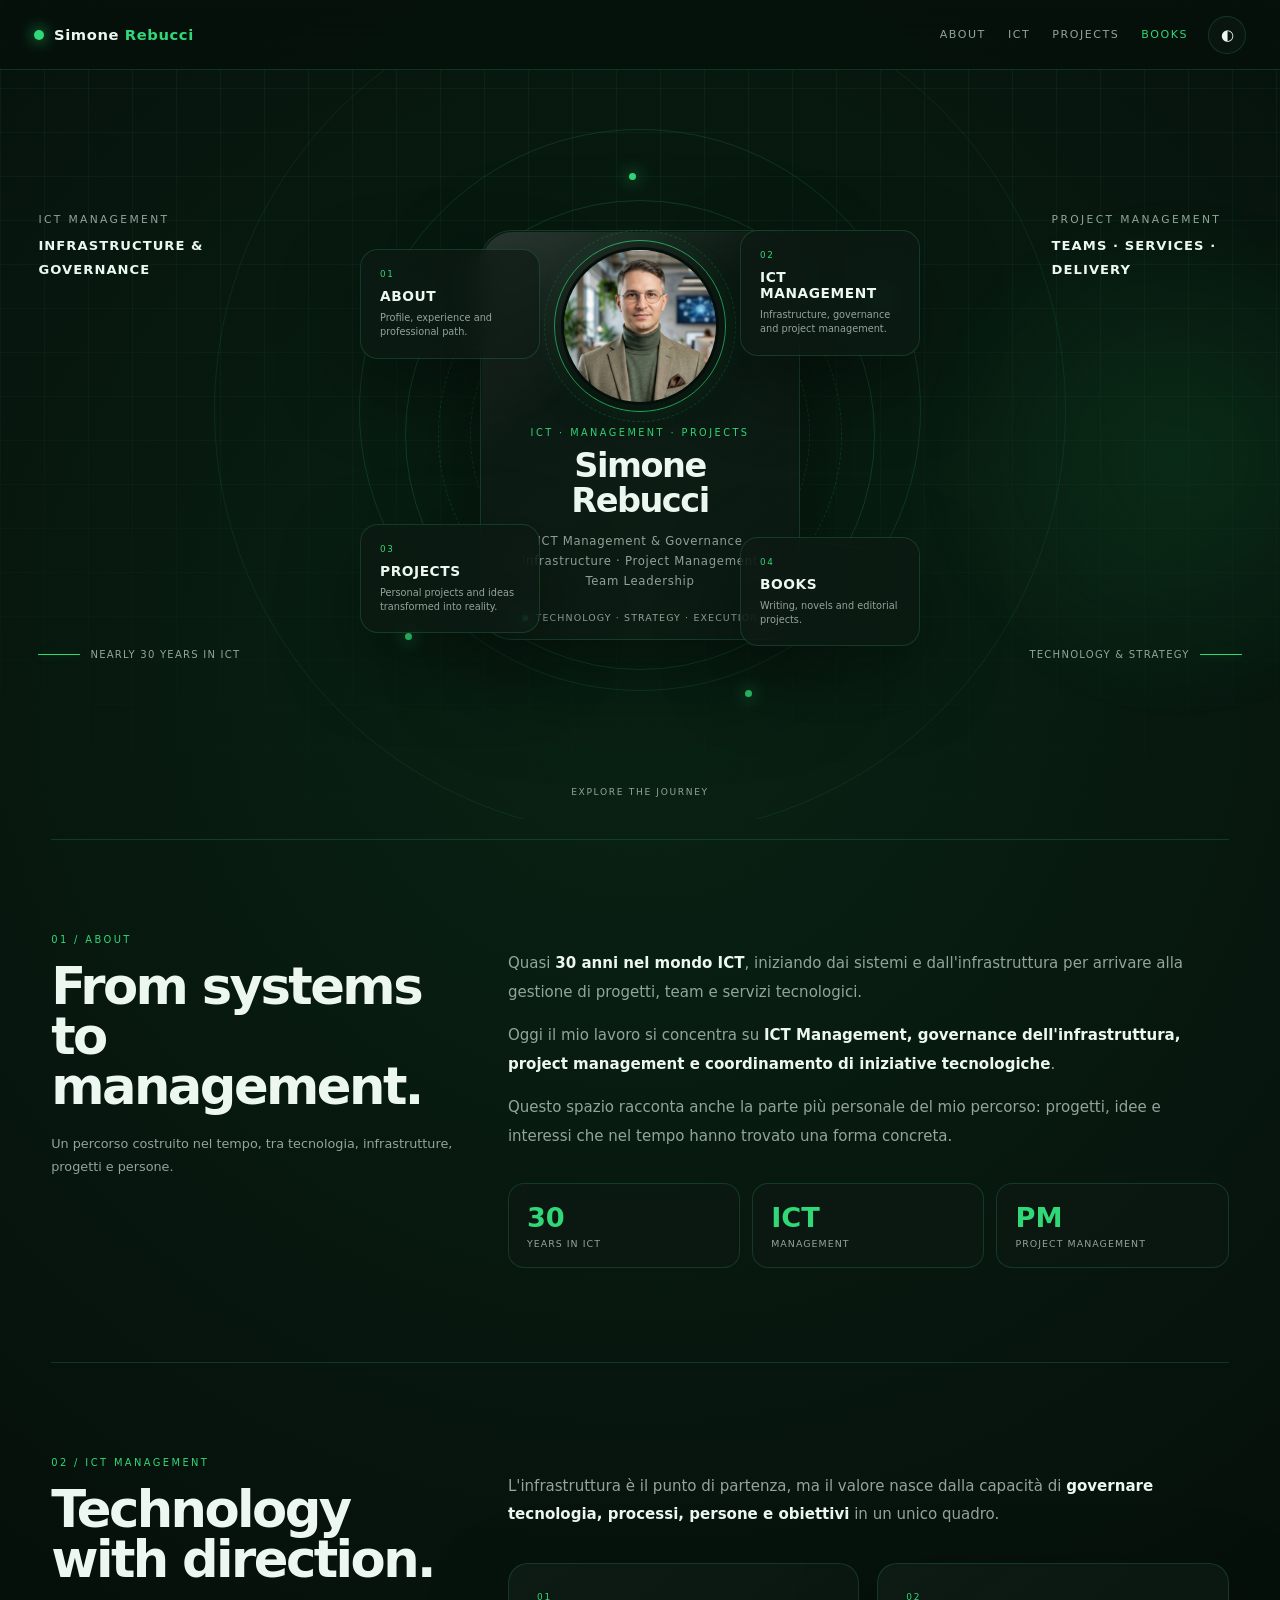
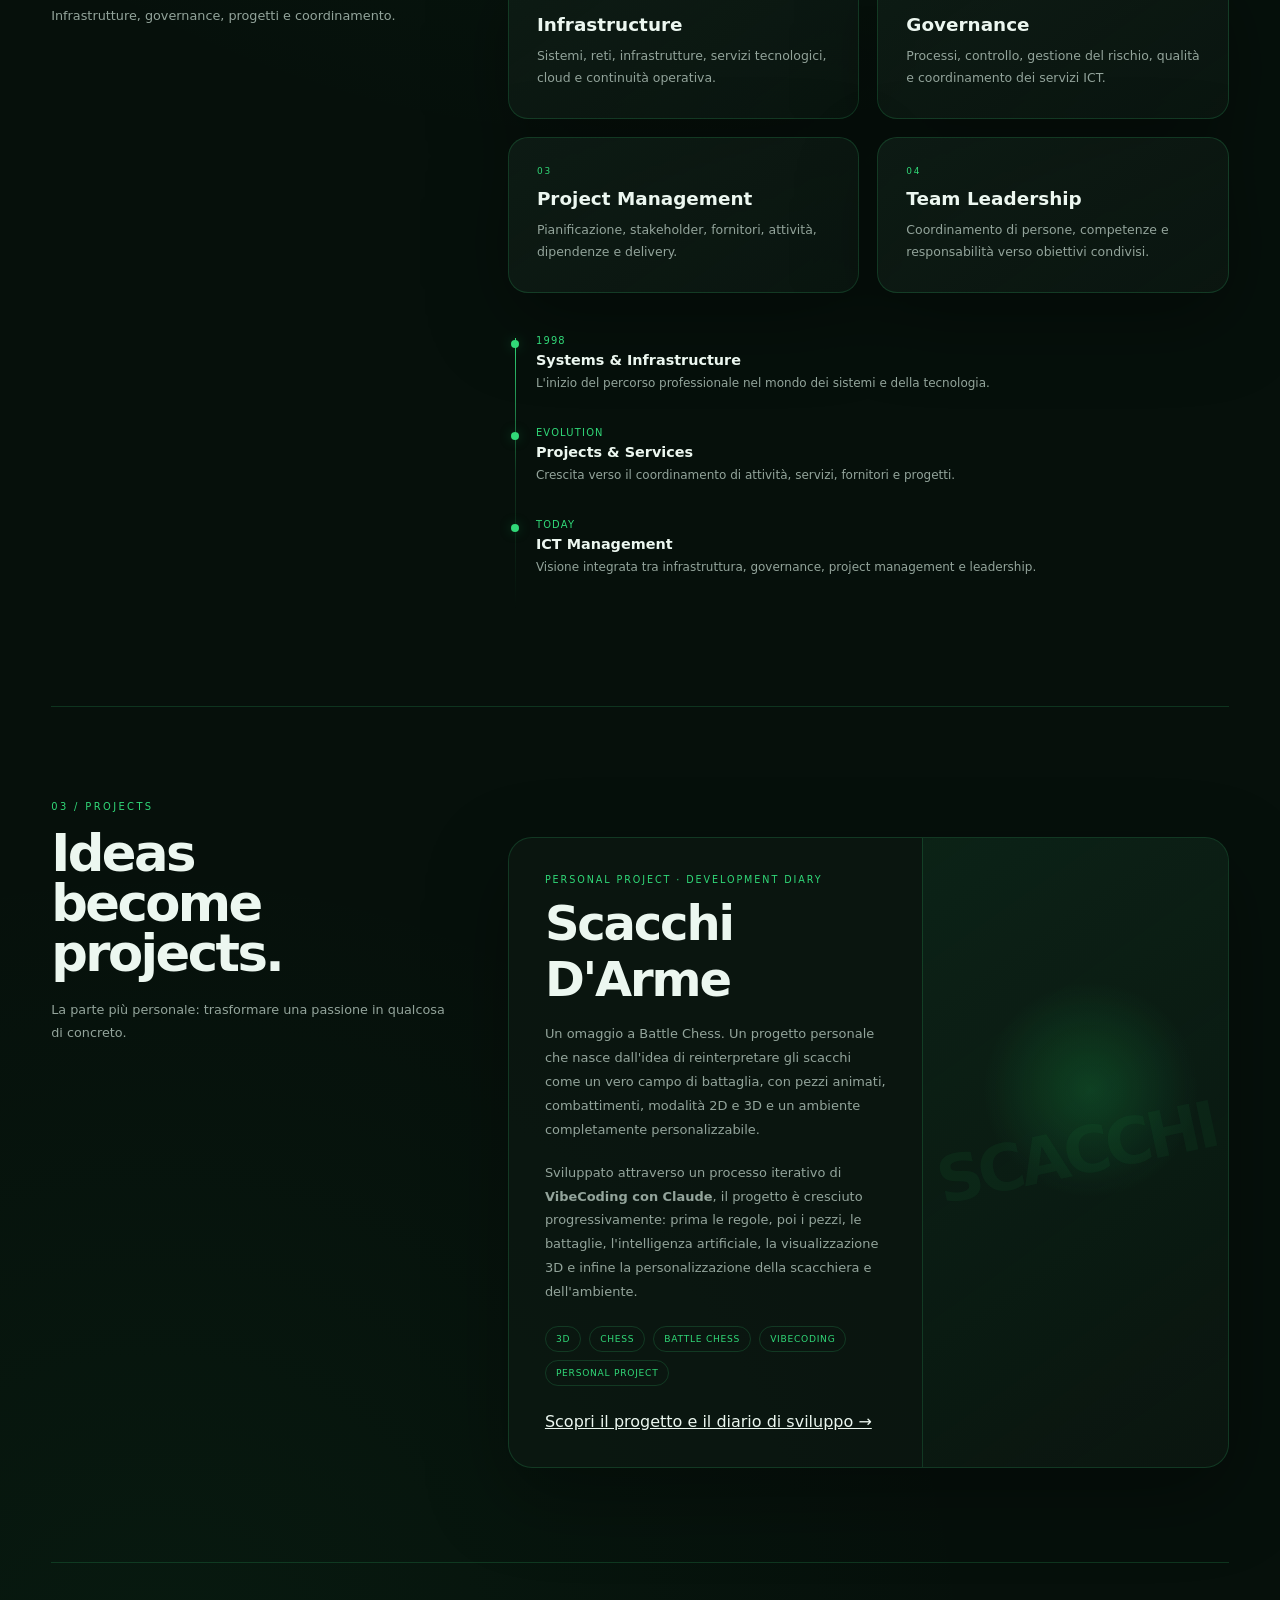
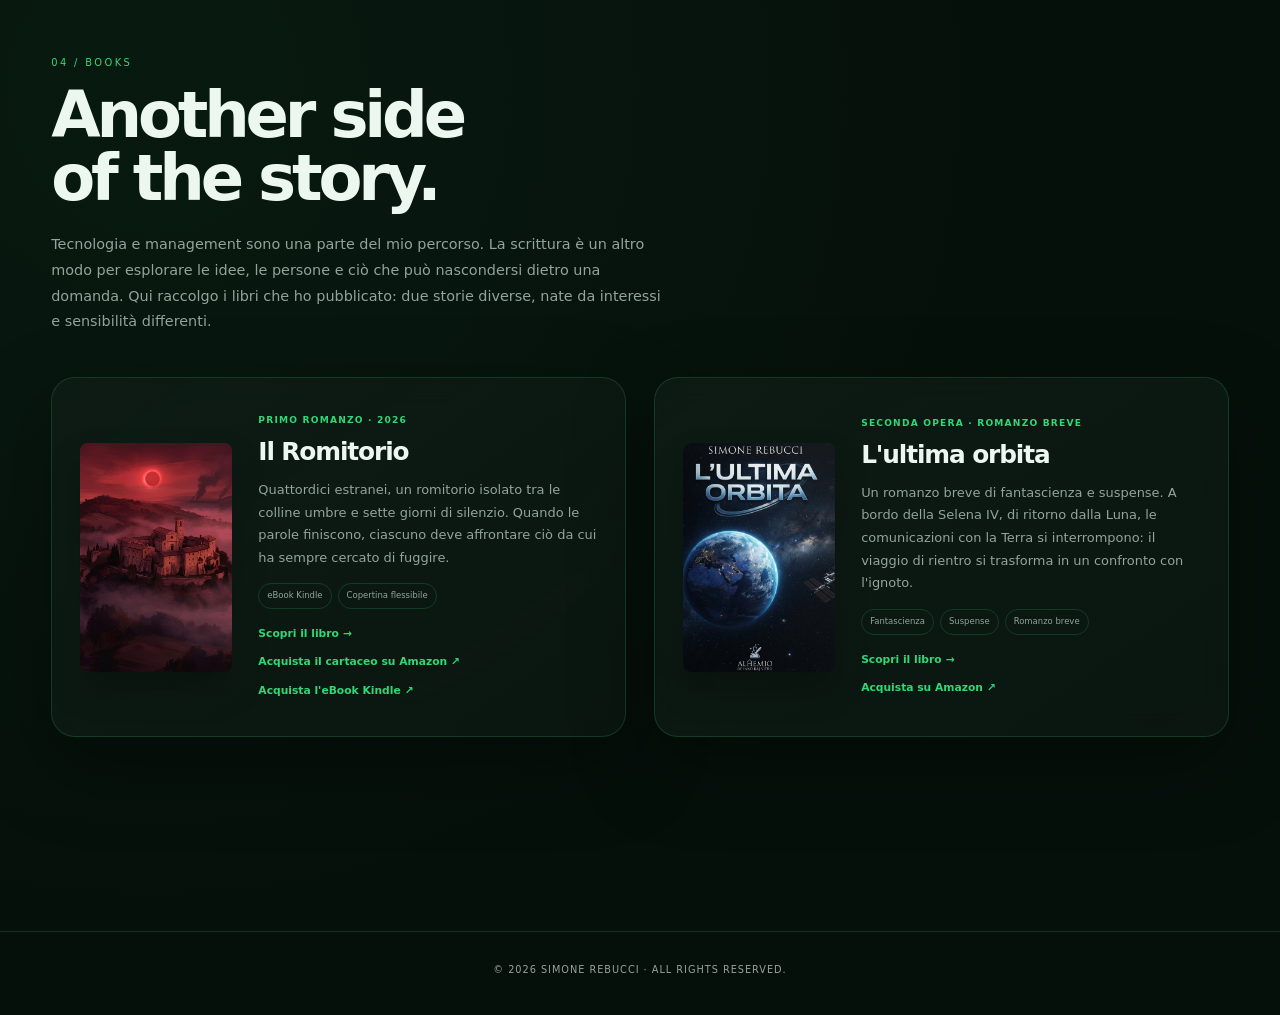
==== index.html @ fe566b76 "Sito Responsive" ====
<!DOCTYPE html>
<html lang="it">
<head>
<meta charset="UTF-8">
<meta name="viewport" content="width=device-width, initial-scale=1.0">

<title>Simone Rebucci | ICT Management · Infrastructure · Project Management</title>

<meta name="description"
      content="Simone Rebucci — ICT Management, Infrastructure, Project Management, Team Leadership e autore di Il Romitorio e L'ultima orbita.">

<style>

/* =========================================================
   ROOT
========================================================= */

:root {
    --bg: #edf3ef;
    --bg-deep: #e3ebe6;
    --surface: rgba(255,255,255,.68);
    --surface-strong: rgba(255,255,255,.88);

    --text: #15201b;
    --muted: #66736d;

    --accent: #19a052;
    --accent-bright: #31c86d;
    --accent-dark: #0d7037;

    --line: rgba(18,120,60,.16);

    --grid: rgba(21,120,66,.075);

    --shadow:
        0 28px 70px rgba(26,48,37,.12);

    --shadow-strong:
        0 35px 90px rgba(22,51,37,.18);
}

body.dark {

    --bg: #06100b;
    --bg-deep: #09150f;

    --surface: rgba(13,25,19,.65);
    --surface-strong: rgba(14,28,21,.90);

    --text: #ecf7f0;
    --muted: #93a49b;

    --accent: #31d878;
    --accent-bright: #55ee94;
    --accent-dark: #17a651;

    --line: rgba(59,217,122,.18);

    --grid: rgba(70,220,130,.065);

    --shadow:
        0 28px 80px rgba(0,0,0,.34);

    --shadow-strong:
        0 35px 100px rgba(0,0,0,.46);
}


/* =========================================================
   GLOBAL
========================================================= */

* {
    box-sizing: border-box;
}

html {
    scroll-behavior: smooth;
}

body {

    margin: 0;

    font-family:
        Inter,
        ui-sans-serif,
        system-ui,
        -apple-system,
        BlinkMacSystemFont,
        "Segoe UI",
        Arial,
        sans-serif;

    color: var(--text);

    background:
        radial-gradient(
            circle at 50% 16%,
            rgba(34,185,91,.11),
            transparent 30%
        ),
        radial-gradient(
            circle at 12% 78%,
            rgba(34,185,91,.06),
            transparent 24%
        ),
        var(--bg);

    transition:
        background .5s ease,
        color .5s ease;

    overflow-x: hidden;
}

body::before {

    content: "";

    position: fixed;

    inset: 0;

    z-index: -2;

    pointer-events: none;

    background-image:
        linear-gradient(
            var(--grid) 1px,
            transparent 1px
        ),
        linear-gradient(
            90deg,
            var(--grid) 1px,
            transparent 1px
        );

    background-size:
        44px 44px;

    mask-image:
        linear-gradient(
            to bottom,
            black 0%,
            rgba(0,0,0,.55) 48%,
            transparent 100%
        );
}

body::after {

    content: "";

    position: fixed;

    width: 520px;
    height: 520px;

    right: -160px;
    top: 22%;

    border-radius: 50%;

    background:
        radial-gradient(
            circle,
            rgba(31,194,93,.11),
            transparent 70%
        );

    filter: blur(12px);

    animation:
        ambientFloat 11s ease-in-out infinite alternate;

    z-index: -1;

    pointer-events: none;
}

@keyframes ambientFloat {

    from {
        transform:
            translate3d(0,0,0)
            scale(1);
    }

    to {
        transform:
            translate3d(-70px,40px,0)
            scale(1.12);
    }
}

a {
    color: inherit;
}


/* =========================================================
   TOP BAR
========================================================= */

.topbar {

    position: fixed;

    top: 0;
    left: 0;
    right: 0;

    z-index: 1000;

    height: 70px;

    display: flex;

    align-items: center;
    justify-content: space-between;

    padding:
        0 34px;

    background:
        color-mix(
            in srgb,
            var(--bg) 78%,
            transparent
        );

    backdrop-filter:
        blur(18px);

    border-bottom:
        1px solid var(--line);
}

.brand {

    display: flex;

    align-items: center;

    gap: 10px;

    font-size: .92rem;

    font-weight: 700;

    letter-spacing: .04em;
}

.brand-mark {

    width: 10px;
    height: 10px;

    border-radius: 50%;

    background:
        var(--accent);

    box-shadow:
        0 0 15px var(--accent);
}

.brand span {

    color:
        var(--accent);
}

.top-actions {

    display: flex;

    align-items: center;

    gap: 20px;
}

.top-nav {

    display: flex;

    gap: 22px;
}

.top-nav a {

    text-decoration: none;

    font-size: .69rem;

    letter-spacing: .14em;

    color: var(--muted);

    transition:
        color .2s ease;
}

.top-nav a:hover {

    color:
        var(--accent);
}

#themeToggle {

    width: 38px;
    height: 38px;

    border:
        1px solid var(--line);

    border-radius: 50%;

    background:
        var(--surface);

    color:
        var(--text);

    cursor: pointer;

    font-size: .95rem;

    transition:
        transform .25s ease,
        background .25s ease,
        border-color .25s ease;
}

#themeToggle:hover {

    transform:
        rotate(18deg);

    background:
        var(--surface-strong);

    border-color:
        var(--accent);
}


/* =========================================================
   HERO
========================================================= */

.hero {

    position: relative;

    min-height: 100vh;

    display: flex;

    align-items: center;

    justify-content: center;

    padding:
        120px 24px 80px;

    overflow: hidden;
}

.hero::before {

    content: "";

    position: absolute;

    width: 850px;
    height: 850px;

    border-radius: 50%;

    border:
        1px solid var(--line);

    top: 50%;
    left: 50%;

    transform:
        translate(-50%,-50%);

    pointer-events: none;

    opacity: .55;
}

.hero::after {

    content: "";

    position: absolute;

    width: 560px;
    height: 560px;

    border-radius: 50%;

    border:
        1px solid var(--line);

    top: 50%;
    left: 50%;

    transform:
        translate(-50%,-50%);

    pointer-events: none;

    opacity: .8;
}


/* =========================================================
   HERO LAYOUT
========================================================= */

.hero-layout {

    position: relative;

    width:
        min(1200px, 94vw);

    min-height: 680px;

    display: grid;

    grid-template-columns:
        1fr
        minmax(360px, 500px)
        1fr;

    align-items: center;

    gap: 30px;
}


/* =========================================================
   SIDE LABELS
========================================================= */

.hero-side {

    position: relative;

    height: 100%;

    display: flex;

    flex-direction: column;

    justify-content: space-between;

    padding:
        95px 0;
}

.hero-side.left {
    align-items: flex-start;
}

.hero-side.right {
    align-items: flex-end;
}

.side-title {

    max-width: 190px;

    font-size: .67rem;

    letter-spacing: .22em;

    color: var(--muted);

    line-height: 1.8;

    text-transform: uppercase;
}

.side-title strong {

    display: block;

    margin-top: 5px;

    color:
        var(--text);

    font-size: .82rem;

    letter-spacing: .08em;
}

.side-line {

    display: flex;

    align-items: center;

    gap: 10px;

    font-size: .63rem;

    color: var(--muted);

    letter-spacing: .12em;

    text-transform: uppercase;
}

.side-line::before {

    content: "";

    width: 42px;

    height: 1px;

    background:
        var(--accent);

    box-shadow:
        0 0 8px rgba(29,193,94,.35);
}

.hero-side.right .side-line::before {

    display: none;
}

.hero-side.right .side-line::after {

    content: "";

    width: 42px;

    height: 1px;

    background:
        var(--accent);

    box-shadow:
        0 0 8px rgba(29,193,94,.35);
}


/* =========================================================
   CENTRAL DISPLAY
========================================================= */

.centerpiece {

    position: relative;

    display: flex;

    align-items: center;

    justify-content: center;

    min-height: 600px;
}

.central-ring {

    position: absolute;

    width: 420px;
    height: 420px;

    border-radius: 50%;

    border:
        1px solid var(--line);

    animation:
        slowRotate 26s linear infinite;
}

.central-ring::before,
.central-ring::after {

    content: "";

    position: absolute;

    border-radius: 50%;

    border:
        1px dashed var(--line);
}

.central-ring::before {

    inset: 32px;
}

.central-ring::after {

    inset: 64px;
}

@keyframes slowRotate {

    to {
        transform:
            rotate(360deg);
    }
}


/* =========================================================
   ORBIT DOTS
========================================================= */

.orbit-dot {

    position: absolute;

    width: 7px;
    height: 7px;

    border-radius: 50%;

    background:
        var(--accent);

    box-shadow:
        0 0 16px var(--accent);
}

.dot-1 {
    top: 9%;
    left: 48%;
}

.dot-2 {
    top: 28%;
    right: 6%;
}

.dot-3 {
    bottom: 18%;
    left: 8%;
}

.dot-4 {
    bottom: 9%;
    right: 30%;
}


/* =========================================================
   PROFILE CARD
========================================================= */

.profile-card {

    position: relative;

    z-index: 10;

    width: 300px;
    height: 390px;

    padding: 28px;

    border-radius: 32px;

    display: flex;

    flex-direction: column;

    align-items: center;

    justify-content: center;

    text-align: center;

    background:
        linear-gradient(
            145deg,
            var(--surface-strong),
            var(--surface)
        );

    border:
        1px solid var(--line);

    backdrop-filter:
        blur(20px);

    box-shadow:
        var(--shadow-strong);
}

.profile-card::before {

    content: "";

    position: absolute;

    inset: 1px;

    border-radius: 31px;

    background:
        linear-gradient(
            145deg,
            rgba(255,255,255,.13),
            transparent 35%
        );

    pointer-events: none;
}


/* =========================================================
   PROFILE IMAGE
========================================================= */

.profile-photo-wrap {

    position: relative;

    width: 150px;
    height: 150px;

    margin-bottom: 22px;
}

.profile-photo-wrap::before {

    content: "";

    position: absolute;

    inset: -7px;

    border-radius: 50%;

    border:
        1px solid var(--accent);

    opacity: .7;

    box-shadow:
        0 0 26px rgba(29,193,94,.14);
}

.profile-photo-wrap::after {

    content: "";

    position: absolute;

    inset: -17px;

    border-radius: 50%;

    border:
        1px dashed var(--line);

    animation:
        slowRotate 18s linear infinite reverse;
}

.profile-photo {

    width: 150px;
    height: 150px;

    object-fit: cover;

    border-radius: 50%;

    display: block;

    border:
        3px solid var(--bg);

    box-shadow:
        0 14px 40px rgba(0,0,0,.16);
}


/* =========================================================
   PROFILE TEXT
========================================================= */

.profile-eyebrow {

    margin-bottom: 10px;

    font-size: .61rem;

    letter-spacing: .25em;

    text-transform: uppercase;

    color:
        var(--accent);
}

.profile-name {

    margin: 0;

    font-size: 2.1rem;

    letter-spacing: -.045em;

    line-height: 1.05;
}

.profile-role {

    margin-top: 14px;

    max-width: 250px;

    color: var(--muted);

    line-height: 1.7;

    font-size: .73rem;

    letter-spacing: .06em;
}

.profile-status {

    display: flex;

    align-items: center;

    gap: 8px;

    margin-top: 20px;

    font-size: .59rem;

    letter-spacing: .12em;

    color: var(--muted);

    text-transform: uppercase;
}

.status-dot {

    width: 6px;
    height: 6px;

    border-radius: 50%;

    background:
        var(--accent);

    box-shadow:
        0 0 12px var(--accent);
}


/* =========================================================
   NAVIGATION NODES
========================================================= */

.portal {

    position: absolute;

    z-index: 20;

    width: 165px;
    min-height: 98px;

    padding: 18px;

    text-decoration: none;

    background:
        var(--surface);

    border:
        1px solid var(--line);

    backdrop-filter:
        blur(14px);

    border-radius:
        18px;

    box-shadow:
        var(--shadow);

    transition:
        transform .3s ease,
        border-color .3s ease,
        box-shadow .3s ease,
        background .3s ease;
}

.portal:hover {

    transform:
        translateY(-7px);

    border-color:
        var(--accent);

    background:
        var(--surface-strong);

    box-shadow:
        0 24px 50px rgba(21,120,66,.14),
        0 0 0 1px rgba(25,160,82,.08);
}

.portal-number {

    display: block;

    font-size: .55rem;

    letter-spacing: .2em;

    color:
        var(--accent);

    margin-bottom: 9px;
}

.portal-title {

    display: block;

    font-size: .86rem;

    font-weight: 700;

    letter-spacing: .04em;
}

.portal-description {

    display: block;

    margin-top: 7px;

    font-size: .61rem;

    line-height: 1.4;

    color:
        var(--muted);
}

.portal.about {

    left: 0;
    top: 21%;
}

.portal.ict {

    right: 0;
    top: 18%;
}

.portal.projects {

    left: 0;
    bottom: 19%;
}

.portal.books {

    right: 0;
    bottom: 17%;
}


/* =========================================================
   CONNECTOR LINES
========================================================= */

.connector {

    position: absolute;

    z-index: 1;

    height: 1px;

    background:
        linear-gradient(
            90deg,
            transparent,
            var(--accent),
            transparent
        );

    opacity: .34;

    transform-origin: left center;

    pointer-events: none;
}

.connector.c1 {

    width: 180px;

    left: 11%;

    top: 35%;

    transform: rotate(9deg);
}

.connector.c2 {

    width: 175px;

    left: 69%;

    top: 34%;

    transform: rotate(-8deg);
}

.connector.c3 {

    width: 178px;

    left: 11%;

    top: 66%;

    transform: rotate(-9deg);
}

.connector.c4 {

    width: 172px;

    left: 69%;

    top: 65%;

    transform: rotate(8deg);
}


/* =========================================================
   HERO FOOTNOTE
========================================================= */

.hero-footnote {

    position: absolute;

    left: 50%;
    bottom: 22px;

    transform:
        translateX(-50%);

    font-size: .57rem;

    letter-spacing: .18em;

    text-transform: uppercase;

    color:
        var(--muted);

    white-space: nowrap;
}


/* =========================================================
   CONTENT
========================================================= */

.content {

    width:
        min(1120px, 92vw);

    margin:
        0 auto;

    padding:
        20px 0 100px;
}

.section {

    position: relative;

    padding:
        115px 0;

    border-top:
        1px solid var(--line);
}

.section-grid {

    display: grid;

    grid-template-columns:
        .72fr
        1.28fr;

    gap: 70px;

    align-items: start;
}

.section-index {

    font-size: .62rem;

    letter-spacing: .24em;

    color:
        var(--accent);

    margin-bottom: 16px;

    text-transform: uppercase;
}

.section h2 {

    margin: 0;

    font-size:
        clamp(2.2rem, 4vw, 3.7rem);

    line-height: .98;

    letter-spacing:
        -.05em;
}

.section-lead {

    margin-top: 20px;

    color:
        var(--muted);

    font-size:
        .8rem;

    line-height:
        1.8;
}

.section-copy {

    color:
        var(--muted);

    font-size:
        .94rem;

    line-height:
        1.9;
}

.section-copy strong {

    color:
        var(--text);
}


/* =========================================================
   METRICS
========================================================= */

.metrics {

    display:
        grid;

    grid-template-columns:
        repeat(3,1fr);

    gap: 12px;

    margin-top: 32px;
}

.metric {

    padding:
        18px;

    background:
        var(--surface);

    border:
        1px solid var(--line);

    border-radius:
        16px;
}

.metric-value {

    font-size:
        1.7rem;

    font-weight:
        800;

    color:
        var(--accent);
}

.metric-label {

    margin-top: 5px;

    font-size:
        .59rem;

    letter-spacing:
        .11em;

    text-transform:
        uppercase;

    color:
        var(--muted);
}


/* =========================================================
   CARDS
========================================================= */

.cards {

    display:
        grid;

    grid-template-columns:
        repeat(2, 1fr);

    gap: 18px;

    margin-top:
        34px;
}

.card {

    position: relative;

    padding:
        28px;

    border-radius:
        20px;

    background:
        linear-gradient(
            145deg,
            var(--surface-strong),
            var(--surface)
        );

    border:
        1px solid var(--line);

    box-shadow:
        var(--shadow);

    transition:
        transform .25s ease,
        border-color .25s ease,
        box-shadow .25s ease;
}

.card:hover {

    transform:
        translateY(-6px);

    border-color:
        var(--accent);

    box-shadow:
        var(--shadow-strong);
}

.card-number {

    font-size: .56rem;

    letter-spacing: .2em;

    color:
        var(--accent);
}

.card h3 {

    margin:
        12px 0 10px;

    font-size:
        1.15rem;
}

.card p {

    margin:
        0;

    color:
        var(--muted);

    font-size:
        .78rem;

    line-height:
        1.8;
}


/* =========================================================
   TIMELINE
========================================================= */

.timeline {

    position: relative;

    margin-top:
        42px;

    padding-left:
        28px;
}

.timeline::before {

    content: "";

    position: absolute;

    left: 7px;

    top: 3px;
    bottom: 3px;

    width: 1px;

    background:
        linear-gradient(
            to bottom,
            var(--accent),
            var(--line),
            transparent
        );
}

.timeline-item {

    position: relative;

    padding:
        0 0 34px;
}

.timeline-item::before {

    content: "";

    position: absolute;

    left: -25px;

    top: 5px;

    width: 8px;
    height: 8px;

    border-radius: 50%;

    background:
        var(--accent);

    box-shadow:
        0 0 12px rgba(25,160,82,.35);
}

.timeline-year {

    font-size:
        .62rem;

    letter-spacing:
        .12em;

    color:
        var(--accent);
}

.timeline-title {

    margin-top:
        6px;

    font-weight:
        700;

    font-size:
        .9rem;
}

.timeline-text {

    margin-top:
        5px;

    color:
        var(--muted);

    font-size:
        .75rem;

    line-height:
        1.7;
}


/* =========================================================
   PROJECT FEATURE
========================================================= */

.project-feature {

    margin-top:
        36px;

    display:
        grid;

    grid-template-columns:
        1.15fr
        .85fr;

    overflow:
        hidden;

    border-radius:
        24px;

    border:
        1px solid var(--line);

    background:
        var(--surface);

    box-shadow:
        var(--shadow);
}

.project-main {

    padding:
        36px;
}

.project-side {

    min-height:
        300px;

    position:
        relative;

    background:
        radial-gradient(
            circle at 55% 40%,
            rgba(24,174,83,.25),
            transparent 26%
        ),
        linear-gradient(
            145deg,
            rgba(20,80,45,.22),
            transparent
        );

    border-left:
        1px solid var(--line);
}

.project-side::before {

    content: "SCACCHI";

    position: absolute;

    left: 50%;
    top: 50%;

    transform:
        translate(-50%,-50%)
        rotate(-12deg);

    font-size:
        clamp(2.7rem,5vw,5rem);

    font-weight:
        900;

    letter-spacing:
        -.07em;

    color:
        rgba(25,160,82,.08);

    white-space:
        nowrap;
}

.project-kicker {

    font-size:
        .6rem;

    letter-spacing:
        .2em;

    text-transform:
        uppercase;

    color:
        var(--accent);
}

.project-main h3 {

    margin:
        10px 0 15px;

    font-size:
        clamp(1.8rem,4vw,3rem);

    letter-spacing:
        -.045em;
}

.project-main p {

    margin:
        0;

    color:
        var(--muted);

    line-height:
        1.85;

    font-size:
        .81rem;
}

.project-tags {

    display:
        flex;

    flex-wrap:
        wrap;

    gap:
        8px;

    margin-top:
        22px;
}

.project-tag {

    padding:
        7px 10px;

    border-radius:
        999px;

    border:
        1px solid var(--line);

    color:
        var(--accent);

    font-size:
        .57rem;

    letter-spacing:
        .08em;

    text-transform:
        uppercase;
}


/* =========================================================
   BOOK
========================================================= */

.book-card {

    position:
        relative;

    padding:
        36px;

    border:
        1px solid var(--line);

    border-radius:
        24px;

    background:
        linear-gradient(
            145deg,
            var(--surface-strong),
            var(--surface)
        );

    box-shadow:
        var(--shadow);

    overflow:
        hidden;
}

.book-card::after {

    content: "ROMANZO";

    position:
        absolute;

    right:
        -24px;

    bottom:
        18px;

    transform:
        rotate(-90deg);

    font-size:
        .52rem;

    letter-spacing:
        .25em;

    color:
        var(--accent);

    opacity:
        .65;
}

.book-kicker {

    font-size:
        .59rem;

    letter-spacing:
        .2em;

    text-transform:
        uppercase;

    color:
        var(--accent);
}

.book-title {

    margin:
        14px 0 10px;

    font-size:
        clamp(2rem,4vw,3.5rem);

    letter-spacing:
        -.055em;
}

.book-description {

    max-width:
        650px;

    color:
        var(--muted);

    font-size:
        .84rem;

    line-height:
        1.85;
}


/* =========================================================
   FOOTER
========================================================= */

footer {

    position:
        relative;

    padding:
        32px 24px 40px;

    border-top:
        1px solid var(--line);

    text-align:
        center;

    color:
        var(--muted);

    font-size:
        .61rem;

    letter-spacing:
        .1em;

    text-transform:
        uppercase;
}


/* =========================================================
   RESPONSIVE
========================================================= */

@media (max-width: 980px) {

    .top-nav {
        display:
            none;
    }

    .hero-layout {

        grid-template-columns:
            1fr;

        max-width:
            760px;
    }

    .hero-side {
        display:
            none;
    }

    .centerpiece {
        min-height:
            650px;
    }

    .portal.about {
        left:
            4%;
        top:
            18%;
    }

    .portal.ict {
        right:
            4%;
        top:
            15%;
    }

    .portal.projects {
        left:
            4%;
        bottom:
            15%;
    }

    .portal.books {
        right:
            4%;
        bottom:
            13%;
    }

    .connector {
        display:
            none;
    }

    .section-grid {

        grid-template-columns:
            1fr;

        gap:
            34px;
    }

    .project-feature {
        grid-template-columns:
            1fr;
    }

    .project-side {

        min-height:
            220px;

        border-left:
            0;

        border-top:
            1px solid var(--line);
    }
}


@media (max-width: 650px) {

    .topbar {

        height:
            62px;

        padding:
            0 18px;
    }

    .hero {

        padding:
            90px 14px 50px;
    }

    .hero-layout {

        width:
            100%;
    }

    .centerpiece {

        min-height:
            650px;
    }

    .central-ring {

        width:
            320px;

        height:
            320px;
    }

    .profile-card {

        width:
            255px;

        height:
            355px;
    }

    .profile-photo-wrap {

        width:
            120px;

        height:
            120px;
    }

    .profile-photo {

        width:
            120px;

        height:
            120px;
    }

    .profile-name {

        font-size:
            1.8rem;
    }

    .profile-role {

        font-size:
            .64rem;
    }

    .portal {

        width:
            135px;

        min-height:
            86px;

        padding:
            14px;
    }

    .portal-title {

        font-size:
            .72rem;
    }

    .portal-description {

        font-size:
            .56rem;
    }

    .portal.about {

        left:
            0;

        top:
            14%;
    }

    .portal.ict {

        right:
            0;

        top:
            11%;
    }

    .portal.projects {

        left:
            0;

        bottom:
            12%;
    }

    .portal.books {

        right:
            0;

        bottom:
            10%;
    }

    .hero-footnote {

        bottom:
            6px;

        font-size:
            .45rem;
    }

    .cards {

        grid-template-columns:
            1fr;
    }

    .metrics {

        grid-template-columns:
            1fr;
    }

    .section {

        padding:
            82px 0;
    }

    .section h2 {

        font-size:
            2.5rem;
    }

    .project-main,
    .book-card {

        padding:
            26px;
    }

    body::before {
        background-size:
            34px 34px;
    }
}



/* =========================================================
   BOOKS SHOWCASE — catalogo editoriale in crescita
========================================================= */
.books-showcase {
    padding: 115px 0 118px;
}
.books-showcase .books-wrap {
    width: 100%;
    margin: 0 auto;
}
.books-showcase .books-head {
    max-width: 720px;
    margin-bottom: 42px;
}
.books-showcase .books-head h2 {
    margin: 0;
    font-size: clamp(2.5rem, 5vw, 4.7rem);
    line-height: .98;
    letter-spacing: -.065em;
    font-weight: 650;
}
.books-showcase .books-intro {
    margin: 22px 0 0;
    max-width: 620px;
    color: var(--muted);
    line-height: 1.8;
    font-size: .9rem;
}
.books-showcase .books-grid {
    display: grid;
    grid-template-columns: repeat(2, minmax(0, 1fr));
    gap: 22px;
}
.books-showcase .book-card {
    min-width: 0;
    display: grid;
    grid-template-columns: minmax(105px, .68fr) minmax(0, 1.32fr);
    gap: 22px;
    align-items: center;
    padding: 24px;
    border: 1px solid var(--line);
    border-radius: 24px;
    background: linear-gradient(145deg, var(--surface-strong), var(--surface));
    box-shadow: var(--shadow);
    backdrop-filter: blur(14px);
    transition: transform .25s ease, border-color .25s ease, box-shadow .25s ease;
}
.books-showcase .book-card::after {
    content: none;
}
.books-showcase .book-card:hover {
    transform: translateY(-4px);
    border-color: var(--accent);
    box-shadow: var(--shadow-strong);
}
.books-showcase .book-cover {
    display: block;
    position: relative;
    overflow: hidden;
    aspect-ratio: 2 / 3;
    min-width: 0;
    border-radius: 8px;
    background: linear-gradient(145deg, #26372e, #0d1711);
    box-shadow: 0 18px 35px rgba(0,0,0,.2);
    text-decoration: none;
}
.books-showcase .book-cover img {
    position: absolute;
    inset: 0;
    display: block;
    width: 100%;
    height: 100%;
    object-fit: cover;
}
.books-showcase .cover-fallback {
    position: absolute;
    inset: 0;
    display: flex;
    flex-direction: column;
    justify-content: flex-end;
    padding: 14px;
    color: #f2f6f1;
    background:
        radial-gradient(circle at 70% 20%, rgba(104,180,128,.34), transparent 36%),
        linear-gradient(155deg, #293c31, #0a120d 76%);
}
.books-showcase .cover-fallback .cover-small {
    font-size: .48rem;
    letter-spacing: .15em;
    text-transform: uppercase;
    opacity: .72;
    margin-bottom: 9px;
}
.books-showcase .cover-fallback strong {
    font-family: Georgia, serif;
    font-size: clamp(.95rem, 1.6vw, 1.4rem);
    line-height: .98;
    overflow-wrap: anywhere;
}
.books-showcase .book-kicker {
    color: var(--accent);
    font-size: .57rem;
    font-weight: 700;
    letter-spacing: .13em;
    text-transform: uppercase;
    line-height: 1.6;
    margin-bottom: 11px;
}
.books-showcase .book-copy h3 {
    margin: 0;
    font-size: clamp(1.35rem, 2vw, 1.85rem);
    line-height: 1.05;
    letter-spacing: -.045em;
}
.books-showcase .book-copy p {
    color: var(--muted);
    font-size: .76rem;
    line-height: 1.75;
    margin: 14px 0;
}
.books-showcase .format-tags {
    display: flex;
    flex-wrap: wrap;
    gap: 6px;
    margin: 0 0 17px;
}
.books-showcase .format-tag {
    padding: 6px 8px;
    border: 1px solid var(--line);
    border-radius: 999px;
    font-size: .53rem;
    line-height: 1.4;
    color: var(--muted);
}
.books-showcase .book-links {
    display: flex;
    flex-direction: column;
    align-items: flex-start;
    gap: 9px;
}
.books-showcase .book-link {
    display: inline-block;
    color: var(--accent);
    font-size: .67rem;
    line-height: 1.5;
    font-weight: 750;
    text-decoration: none;
    border-bottom: 1px solid transparent;
    padding-bottom: 2px;
}
.books-showcase .book-link:hover {
    border-bottom-color: currentColor;
}







@media (max-width: 980px) {
    .books-showcase .books-grid {
        grid-template-columns: 1fr;
    }
    .books-showcase .book-card {
        grid-template-columns: minmax(140px, .38fr) minmax(0, 1fr);
    }
    .books-showcase .cover-fallback strong {
        font-size: clamp(1.1rem, 3vw, 1.75rem);
    }
}
@media (max-width: 650px) {
    .books-showcase {
        padding: 82px 0 88px;
    }
    .books-showcase .books-head {
        margin-bottom: 28px;
    }
    .books-showcase .book-card {
        grid-template-columns: 105px minmax(0, 1fr);
        gap: 16px;
        padding: 16px;
        border-radius: 18px;
    }
    .books-showcase .book-copy p {
        font-size: .73rem;
        margin: 11px 0;
    }
    .books-showcase .cover-fallback {
        padding: 10px;
    }
    .books-showcase .cover-fallback .cover-small {
        font-size: .39rem;
        letter-spacing: .09em;
    }
    .books-showcase .cover-fallback strong {
        font-size: 1rem;
    }
}



/* =========================================================
   RESPONSIVE REFINEMENTS — desktop composition and book catalog
========================================================= */
@media (min-width: 1200px) {
    .hero {
        min-height: 91vh;
        padding: 105px clamp(32px, 3vw, 64px) 54px;
    }
    .hero-layout {
        width: min(1540px, 96vw);
        min-height: 640px;
        grid-template-columns: minmax(250px, 1fr) minmax(450px, 560px) minmax(250px, 1fr);
        gap: clamp(30px, 3vw, 52px);
    }
    .centerpiece { min-height: 640px; }
    .central-ring { width: 470px; height: 470px; }
    .profile-card { width: 320px; height: 410px; }
    .profile-photo-wrap { width: 158px; height: 158px; }
    .profile-photo { width: 158px; height: 158px; }
    .portal { width: 180px; min-height: 104px; padding: 19px; }
    .content { width: min(1360px, 92vw); }
    .section { padding: 94px 0; }
    .section-grid {
        grid-template-columns: minmax(280px, .72fr) minmax(0, 1.28fr);
        gap: clamp(48px, 4vw, 76px);
    }
    .project-feature { grid-template-columns: minmax(0, 1.15fr) minmax(300px, .85fr); }
    .books-showcase .books-grid { grid-template-columns: repeat(2, minmax(0, 1fr)); gap: 28px; }
    .books-showcase .book-card {
        grid-template-columns: minmax(150px, .62fr) minmax(0, 1.38fr);
        gap: 26px;
        padding: 28px;
        min-height: 360px;
    }
    .books-showcase .book-copy p { font-size: .81rem; }
    .books-showcase .book-copy h3 { font-size: clamp(1.55rem, 1.7vw, 2rem); }
}

@media (min-width: 1600px) {
    .hero-layout { width: min(1660px, 96vw); }
    .content { width: min(1450px, 92vw); }
    .section { padding: 102px 0; }
    .books-showcase .book-card { grid-template-columns: minmax(170px, .65fr) minmax(0, 1.35fr); }
}

@media (min-width: 651px) and (max-width: 1199px) {
    .content { width: min(1120px, 92vw); }
    .section { padding: 90px 0; }
    .section-grid { gap: 44px; }
}

@media (max-width: 650px) {
    .books-showcase .books-wrap { width: 100%; }
    .books-showcase .books-grid { gap: 16px; }
    .books-showcase .book-card {
        grid-template-columns: 100px minmax(0, 1fr);
        gap: 15px;
        padding: 15px;
    }
    .books-showcase .book-copy h3 { font-size: 1.2rem; }
    .books-showcase .book-links { gap: 8px; }
    .books-showcase .book-link { font-size: .65rem; }
}

</style>
</head>


<body>


<!-- =========================================================
     TOP BAR
========================================================== -->

<header class="topbar">

    <div class="brand">

        <div class="brand-mark"></div>

        <div>
            Simone <span>Rebucci</span>
        </div>

    </div>


    <div class="top-actions">

        <nav class="top-nav">

            <a href="#about">ABOUT</a>
            <a href="#ict">ICT</a>
            <a href="#projects">PROJECTS</a>
            <a href="#books">BOOKS</a>

        </nav>


        <button
            id="themeToggle"
            aria-label="Cambia tema">

            ◐

        </button>

    </div>

</header>



<!-- =========================================================
     HERO
========================================================== -->

<main>


<section class="hero">


    <div class="hero-layout">


        <!-- =================================================
             LEFT
        ================================================== -->

        <div class="hero-side left">

            <div class="side-title">

                ICT MANAGEMENT

                <strong>
                    Infrastructure & Governance
                </strong>

            </div>


            <div class="side-line">

                Nearly 30 years in ICT

            </div>

        </div>



        <!-- =================================================
             CENTER
        ================================================== -->

        <div class="centerpiece">


            <div class="central-ring"></div>


            <div class="orbit-dot dot-1"></div>
            <div class="orbit-dot dot-2"></div>
            <div class="orbit-dot dot-3"></div>
            <div class="orbit-dot dot-4"></div>



            <!-- CONNECTORS -->

            <div class="connector c1"></div>
            <div class="connector c2"></div>
            <div class="connector c3"></div>
            <div class="connector c4"></div>



            <!-- PROFILE -->

            <div class="profile-card">


                <div class="profile-photo-wrap">

                    <img
                        src="images/profile.jpg"
                        alt="Simone Rebucci"
                        class="profile-photo">

                </div>


                <div class="profile-eyebrow">

                    ICT · MANAGEMENT · PROJECTS

                </div>


                <h1 class="profile-name">

                    Simone Rebucci

                </h1>


                <div class="profile-role">

                    ICT Management & Governance<br>

                    Infrastructure · Project Management<br>

                    Team Leadership

                </div>


                <div class="profile-status">

                    <span class="status-dot"></span>

                    Technology · Strategy · Execution

                </div>

            </div>



            <!-- =================================================
                 PORTALS
            ================================================== -->

            <a
                href="#about"
                class="portal about">

                <span class="portal-number">
                    01
                </span>

                <span class="portal-title">
                    ABOUT
                </span>

                <span class="portal-description">
                    Profile, experience and professional path.
                </span>

            </a>



            <a
                href="#ict"
                class="portal ict">

                <span class="portal-number">
                    02
                </span>

                <span class="portal-title">
                    ICT MANAGEMENT
                </span>

                <span class="portal-description">
                    Infrastructure, governance and project management.
                </span>

            </a>



            <a
                href="#projects"
                class="portal projects">

                <span class="portal-number">
                    03
                </span>

                <span class="portal-title">
                    PROJECTS
                </span>

                <span class="portal-description">
                    Personal projects and ideas transformed into reality.
                </span>

            </a>



            <a
                href="#books"
                class="portal books">

                <span class="portal-number">
                    04
                </span>

                <span class="portal-title">
                    BOOKS
                </span>

                <span class="portal-description">
                    Writing, novels and editorial projects.
                </span>

            </a>


        </div>



        <!-- =================================================
             RIGHT
        ================================================== -->

        <div class="hero-side right">

            <div class="side-title">

                PROJECT MANAGEMENT

                <strong>
                    Teams · Services · Delivery
                </strong>

            </div>


            <div class="side-line">

                Technology & strategy

            </div>

        </div>


    </div>


    <div class="hero-footnote">

        Explore the journey

    </div>


</section>



<!-- =========================================================
     CONTENT
========================================================== -->

<div class="content">


    <!-- =====================================================
         ABOUT
    ====================================================== -->

    <section
        class="section"
        id="about">


        <div class="section-grid">


            <div>

                <div class="section-index">
                    01 / ABOUT
                </div>

                <h2>
                    From systems<br>
                    to management.
                </h2>

                <p class="section-lead">
                    Un percorso costruito nel tempo,
                    tra tecnologia, infrastrutture,
                    progetti e persone.
                </p>

            </div>


            <div>


                <p class="section-copy">

                    Quasi <strong>30 anni nel mondo ICT</strong>,
                    iniziando dai sistemi e dall'infrastruttura
                    per arrivare alla gestione di progetti,
                    team e servizi tecnologici.

                </p>


                <p class="section-copy">

                    Oggi il mio lavoro si concentra su
                    <strong>ICT Management, governance
                    dell'infrastruttura, project management
                    e coordinamento di iniziative
                    tecnologiche</strong>.

                </p>


                <p class="section-copy">

                    Questo spazio racconta anche la parte
                    più personale del mio percorso:
                    progetti, idee e interessi che nel tempo
                    hanno trovato una forma concreta.

                </p>


                <div class="metrics">


                    <div class="metric">

                        <div class="metric-value">
                            30
                        </div>

                        <div class="metric-label">
                            Years in ICT
                        </div>

                    </div>


                    <div class="metric">

                        <div class="metric-value">
                            ICT
                        </div>

                        <div class="metric-label">
                            Management
                        </div>

                    </div>


                    <div class="metric">

                        <div class="metric-value">
                            PM
                        </div>

                        <div class="metric-label">
                            Project Management
                        </div>

                    </div>


                </div>

            </div>

        </div>


    </section>



    <!-- =====================================================
         ICT MANAGEMENT
    ====================================================== -->

    <section
        class="section"
        id="ict">


        <div class="section-grid">


            <div>

                <div class="section-index">
                    02 / ICT MANAGEMENT
                </div>

                <h2>
                    Technology<br>
                    with direction.
                </h2>

                <p class="section-lead">
                    Infrastrutture, governance,
                    progetti e coordinamento.
                </p>

            </div>


            <div>


                <p class="section-copy">

                    L'infrastruttura è il punto di partenza,
                    ma il valore nasce dalla capacità di
                    <strong>governare tecnologia, processi,
                    persone e obiettivi</strong> in un unico
                    quadro.

                </p>


                <div class="cards">


                    <div class="card">

                        <div class="card-number">
                            01
                        </div>

                        <h3>
                            Infrastructure
                        </h3>

                        <p>

                            Sistemi, reti, infrastrutture,
                            servizi tecnologici, cloud e
                            continuità operativa.

                        </p>

                    </div>


                    <div class="card">

                        <div class="card-number">
                            02
                        </div>

                        <h3>
                            Governance
                        </h3>

                        <p>

                            Processi, controllo, gestione
                            del rischio, qualità e
                            coordinamento dei servizi ICT.

                        </p>

                    </div>


                    <div class="card">

                        <div class="card-number">
                            03
                        </div>

                        <h3>
                            Project Management
                        </h3>

                        <p>

                            Pianificazione, stakeholder,
                            fornitori, attività, dipendenze
                            e delivery.

                        </p>

                    </div>


                    <div class="card">

                        <div class="card-number">
                            04
                        </div>

                        <h3>
                            Team Leadership
                        </h3>

                        <p>

                            Coordinamento di persone,
                            competenze e responsabilità
                            verso obiettivi condivisi.

                        </p>

                    </div>


                </div>


                <div class="timeline">


                    <div class="timeline-item">

                        <div class="timeline-year">
                            1998
                        </div>

                        <div class="timeline-title">
                            Systems & Infrastructure
                        </div>

                        <div class="timeline-text">

                            L'inizio del percorso professionale
                            nel mondo dei sistemi e della
                            tecnologia.

                        </div>

                    </div>


                    <div class="timeline-item">

                        <div class="timeline-year">
                            EVOLUTION
                        </div>

                        <div class="timeline-title">
                            Projects & Services
                        </div>

                        <div class="timeline-text">

                            Crescita verso il coordinamento
                            di attività, servizi, fornitori
                            e progetti.

                        </div>

                    </div>


                    <div class="timeline-item">

                        <div class="timeline-year">
                            TODAY
                        </div>

                        <div class="timeline-title">
                            ICT Management
                        </div>

                        <div class="timeline-text">

                            Visione integrata tra infrastruttura,
                            governance, project management
                            e leadership.

                        </div>

                    </div>


                </div>

            </div>

        </div>


    </section>



   <!-- =====================================================
     PROJECTS
====================================================== -->

<section
    class="section"
    id="projects">

    <div class="section-grid">

        <div>

            <div class="section-index">
                03 / PROJECTS
            </div>

            <h2>
                Ideas<br>
                become projects.
            </h2>

            <p class="section-lead">
                La parte più personale:
                trasformare una passione in qualcosa
                di concreto.
            </p>

        </div>


        <div>

            <div class="project-feature">


                <div class="project-main">

                    <div class="project-kicker">
                        Personal Project · Development Diary
                    </div>


                    <h3>
                        Scacchi D'Arme
                    </h3>


                    <p>

                        Un omaggio a Battle Chess.

                        Un progetto personale che nasce
                        dall'idea di reinterpretare gli
                        scacchi come un vero campo di battaglia,
                        con pezzi animati, combattimenti,
                        modalità 2D e 3D e un ambiente
                        completamente personalizzabile.

                    </p>


                    <br>


                    <p>

                        Sviluppato attraverso un processo
                        iterativo di <strong>VibeCoding con Claude</strong>,
                        il progetto è cresciuto progressivamente:
                        prima le regole, poi i pezzi, le battaglie,
                        l'intelligenza artificiale, la visualizzazione
                        3D e infine la personalizzazione della
                        scacchiera e dell'ambiente.

                    </p>


                    <div class="project-tags">

                        <span class="project-tag">
                            3D
                        </span>

                        <span class="project-tag">
                            Chess
                        </span>

                        <span class="project-tag">
                            Battle Chess
                        </span>

                        <span class="project-tag">
                            VibeCoding
                        </span>

                        <span class="project-tag">
                            Personal Project
                        </span>

                    </div>


                    <a
                        href="scacchi-darme.html"
                        class="card-link"
                        style="display:inline-block;
                               margin-top:26px;">

                        Scopri il progetto e il diario di sviluppo →

                    </a>

                </div>


                <div class="project-side"></div>


            </div>

        </div>

    </div>

</section>


    <!-- =====================================================
     BOOKS — Il Romitorio e L'ultima orbita
====================================================== -->
<section class="section books-showcase" id="books">
    <div class="books-wrap">
        <div class="books-head">
            <div class="section-index">04 / BOOKS</div>
            <h2>Another side<br>of the story.</h2>
            <p class="books-intro">
                Tecnologia e management sono una parte del mio percorso.
                La scrittura è un altro modo per esplorare le idee, le persone
                e ciò che può nascondersi dietro una domanda.
                Qui raccolgo i libri che ho pubblicato: due storie diverse,
                nate da interessi e sensibilità differenti.
            </p>
        </div>

        <div class="books-grid">
            <article class="book-card">
                <a class="book-cover" href="romitorio.html" aria-label="Scopri Il Romitorio">
                    <img src="romitorio-cover.jpg" alt="Copertina de Il Romitorio di Simone Rebucci"
                         onerror="this.style.display='none'; this.nextElementSibling.style.display='flex';">
                    <span class="cover-fallback" style="display:none;">
                        <span class="cover-small">Simone Rebucci</span>
                        <strong>Il<br>Romitorio</strong>
                    </span>
                </a>
                <div class="book-copy">
                    <div class="book-kicker">Primo romanzo · 2026</div>
                    <h3>Il Romitorio</h3>
                    <p>
                        Quattordici estranei, un romitorio isolato tra le colline umbre
                        e sette giorni di silenzio. Quando le parole finiscono, ciascuno
                        deve affrontare ciò da cui ha sempre cercato di fuggire.
                    </p>
                    <div class="format-tags">
                        <span class="format-tag">eBook Kindle</span>
                        <span class="format-tag">Copertina flessibile</span>
                    </div>
                    <div class="book-links">
                        <a class="book-link" href="romitorio.html">Scopri il libro →</a>
                        <a class="book-link" href="https://www.amazon.it/dp/B0HN1KLKY4/ref=tmm_pap_swatch_0"
                           target="_blank" rel="noopener noreferrer">Acquista il cartaceo su Amazon ↗</a>
                        <a class="book-link" href="https://www.amazon.it/Romitorio-Simone-Rebucci-ebook/dp/B0H6LN3X8B"
                           target="_blank" rel="noopener noreferrer">Acquista l'eBook Kindle ↗</a>
                    </div>
                </div>
            </article>

            <article class="book-card">
                <a class="book-cover" href="ultima-orbita.html" aria-label="Scopri L'ultima orbita">
                    <img src="ultima-orbita-cover.jpg" alt="Copertina de L'ultima orbita di Simone Rebucci"
                         onerror="this.style.display='none'; this.nextElementSibling.style.display='flex';">
                    <span class="cover-fallback" style="display:none;">
                        <span class="cover-small">Simone Rebucci</span>
                        <strong>L'ultima<br>orbita</strong>
                    </span>
                </a>
                <div class="book-copy">
                    <div class="book-kicker">Seconda opera · Romanzo breve</div>
                    <h3>L'ultima orbita</h3>
                    <p>
                        Un romanzo breve di fantascienza e suspense. A bordo della Selena IV,
                        di ritorno dalla Luna, le comunicazioni con la Terra si interrompono:
                        il viaggio di rientro si trasforma in un confronto con l'ignoto.
                    </p>
                    <div class="format-tags">
                        <span class="format-tag">Fantascienza</span>
                        <span class="format-tag">Suspense</span>
                        <span class="format-tag">Romanzo breve</span>
                    </div>
                    <div class="book-links">
                        <a class="book-link" href="ultima-orbita.html">Scopri il libro →</a>
                        <a class="book-link" href="https://www.amazon.it/Lultima-orbita-Simone-Rebucci/dp/B0HLY843RQ"
                           target="_blank" rel="noopener noreferrer">Acquista su Amazon ↗</a>
                    </div>
                </div>
            </article>
        </div>
    </div>
</section>
</div>


</main>



<!-- =========================================================
     FOOTER
========================================================== -->

<footer>

    © 2026 Simone Rebucci · All rights reserved.

</footer>



<script>

/* =========================================================
   THEME
========================================================= */

const themeToggle =
    document.getElementById("themeToggle");


function applyAutomaticTheme() {

    const hour =
        new Date().getHours();

    if (hour >= 7 && hour < 19) {

        document.body.classList.remove("dark");

    } else {

        document.body.classList.add("dark");

    }
}


const savedTheme =
    localStorage.getItem("theme");


if (savedTheme === "dark") {

    document.body.classList.add("dark");

} else if (savedTheme === "light") {

    document.body.classList.remove("dark");

} else {

    applyAutomaticTheme();

}


themeToggle.addEventListener("click", () => {

    document.body.classList.toggle("dark");

    const dark =
        document.body.classList.contains("dark");

    localStorage.setItem(
        "theme",
        dark ? "dark" : "light"
    );

});


/* =========================================================
   SUBTLE MOUSE MOVEMENT
========================================================= */

const centerpiece =
    document.querySelector(".centerpiece");

document.addEventListener("mousemove", (event) => {

    if (window.innerWidth < 1000) {
        return;
    }

    const x =
        (event.clientX / window.innerWidth - .5);

    const y =
        (event.clientY / window.innerHeight - .5);

    centerpiece.style.transform =
        `translate(${x * 5}px, ${y * 5}px)`;

});


/* =========================================================
   ACTIVE NAV
========================================================= */

const sections =
    document.querySelectorAll(".section");

const navLinks =
    document.querySelectorAll(".top-nav a");


const observer =
    new IntersectionObserver(
        entries => {

            entries.forEach(entry => {

                if (!entry.isIntersecting) {
                    return;
                }

                navLinks.forEach(link => {

                    link.style.color =
                        "var(--muted)";

                });

                const active =
                    document.querySelector(
                        `.top-nav a[href="#${entry.target.id}"]`
                    );

                if (active) {

                    active.style.color =
                        "var(--accent)";

                }

            });

        },
        {
            threshold: .3
        }
    );


sections.forEach(section => {

    observer.observe(section);

});

</script>


</body>
</html>
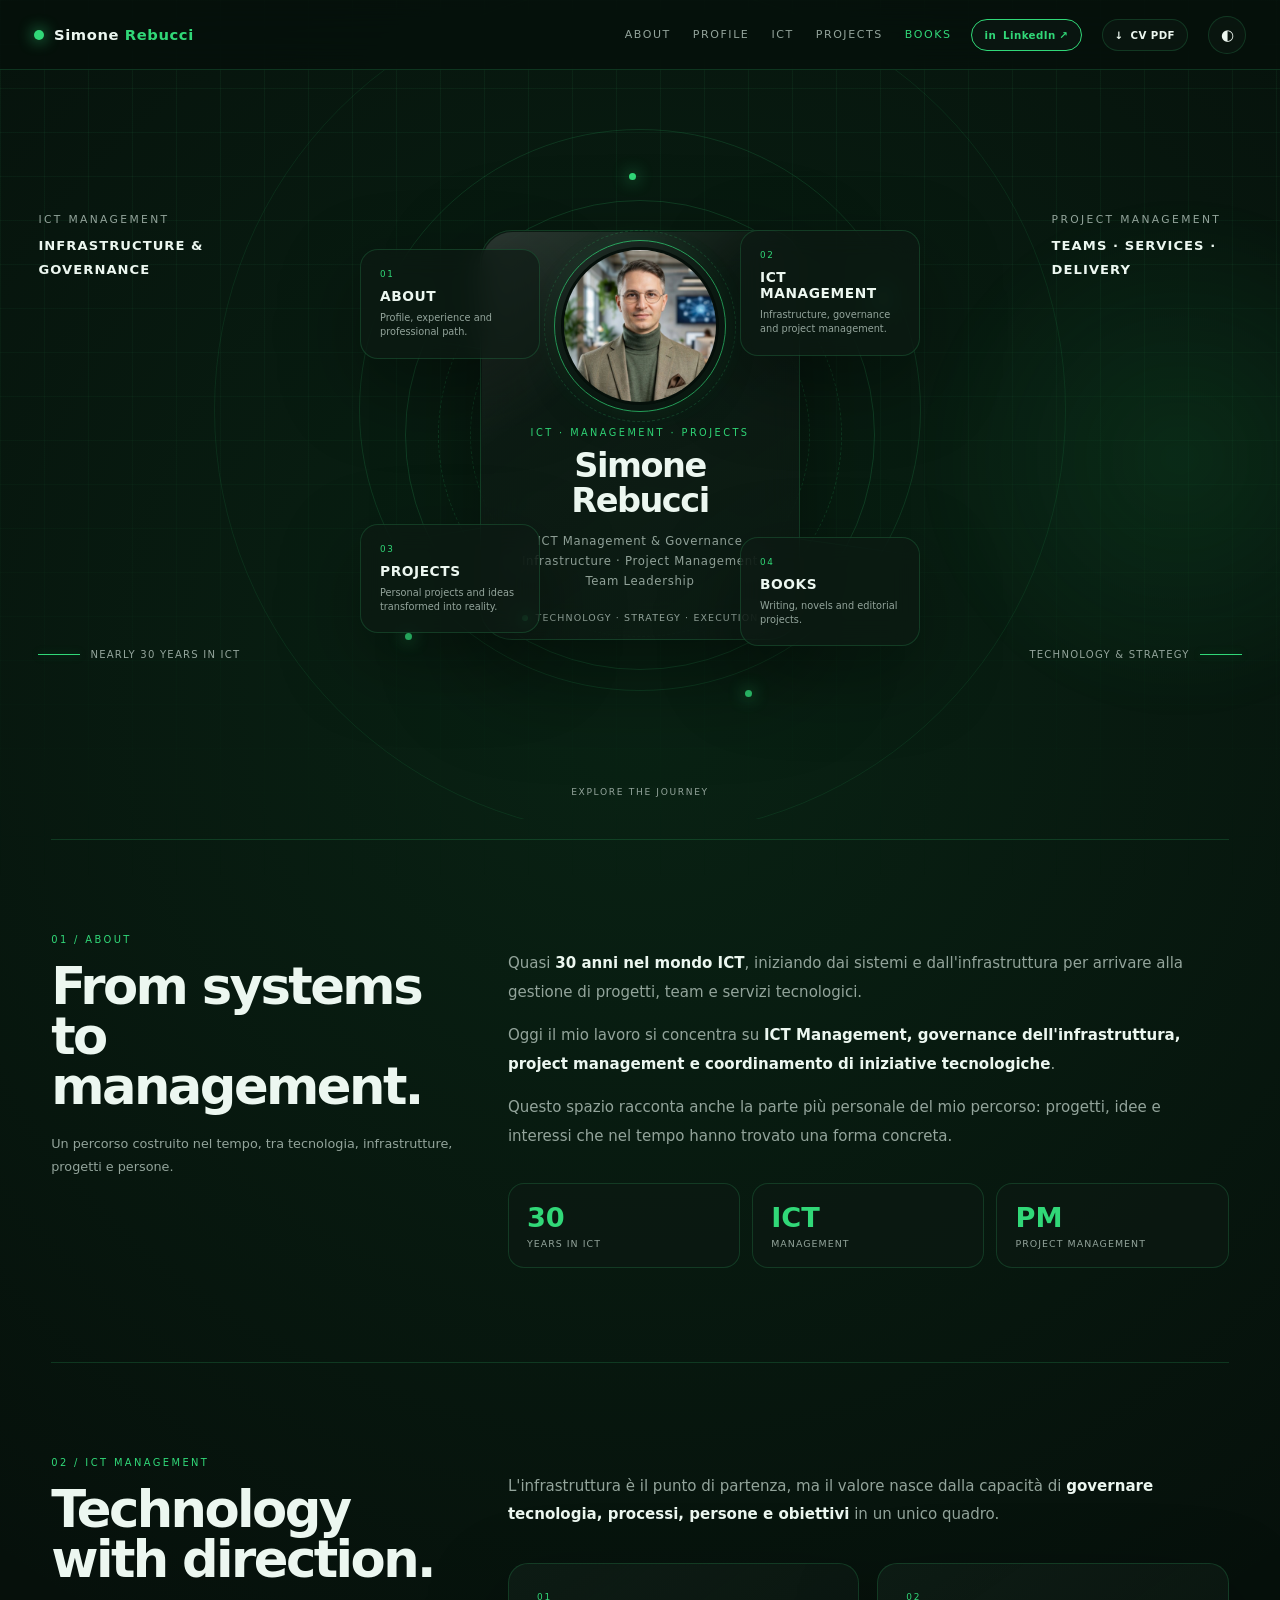
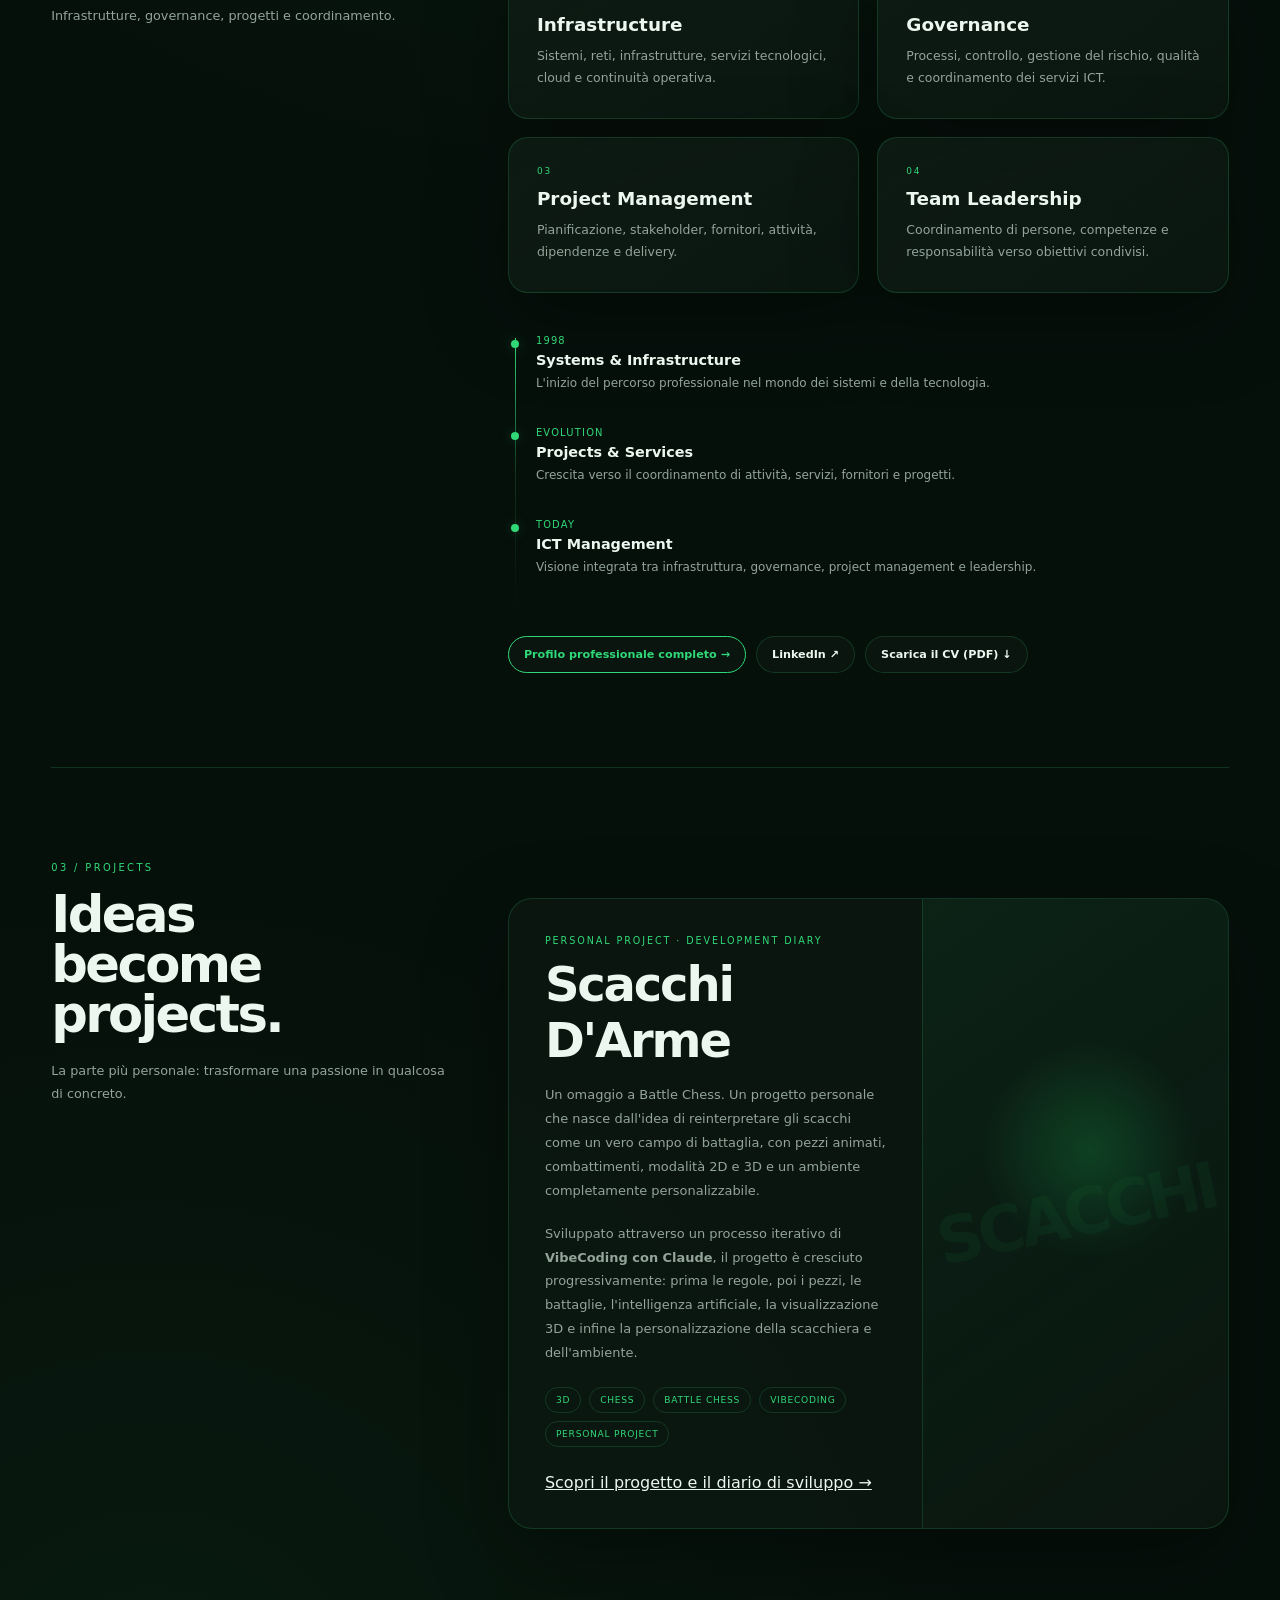
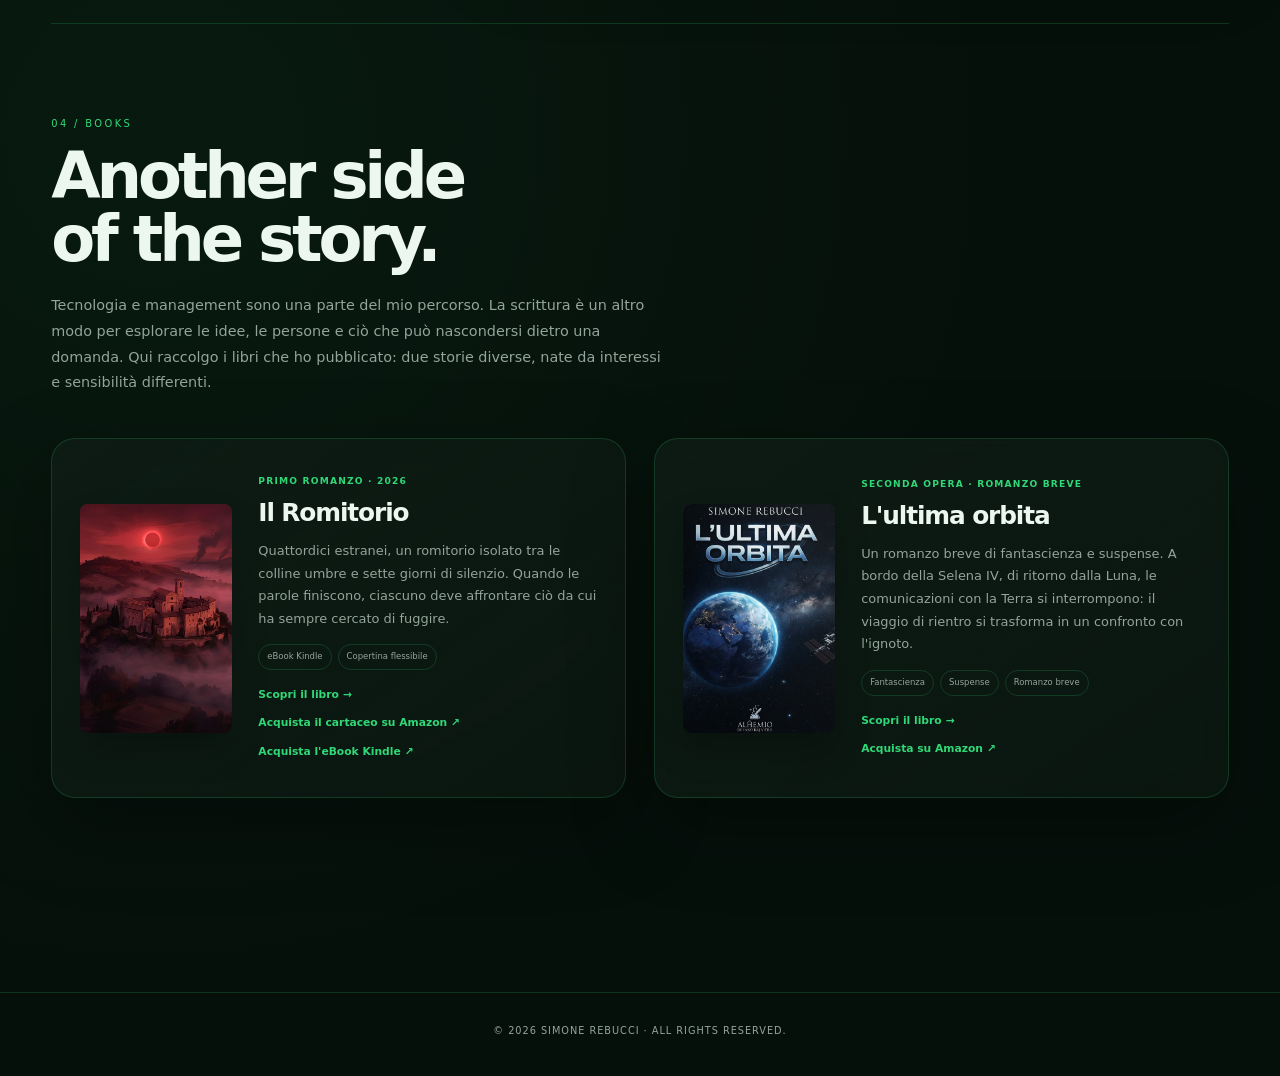
==== commit a935375d: "Riveduta la parte professionale" ====
--- a/index.html
+++ b/index.html
@@ -309,6 +309,90 @@
         var(--accent);
 }
 
+.linkedin-button {
+    display: inline-flex;
+    align-items: center;
+    justify-content: center;
+    gap: 7px;
+    padding: 9px 12px;
+    border: 1px solid var(--accent);
+    border-radius: 999px;
+    background: var(--surface);
+    color: var(--accent);
+    text-decoration: none;
+    font-size: .64rem;
+    font-weight: 800;
+    letter-spacing: .04em;
+    white-space: nowrap;
+    transition: background .2s ease, color .2s ease, transform .2s ease;
+}
+
+.linkedin-button > :first-child,
+.linkedin-button:not(span) {
+    font-weight: 800;
+}
+
+.linkedin-button:hover {
+    background: var(--accent);
+    color: #fff;
+    transform: translateY(-1px);
+}
+
+.cv-button {
+    display: inline-flex;
+    align-items: center;
+    justify-content: center;
+    gap: 7px;
+    padding: 9px 12px;
+    border: 1px solid var(--line);
+    border-radius: 999px;
+    background: var(--surface);
+    color: var(--text);
+    text-decoration: none;
+    font-size: .64rem;
+    font-weight: 800;
+    letter-spacing: .04em;
+    white-space: nowrap;
+    transition: background .2s ease, color .2s ease, transform .2s ease, border-color .2s ease;
+}
+.cv-button:hover {
+    border-color: var(--accent);
+    color: var(--accent);
+    transform: translateY(-1px);
+}
+
+.profile-links {
+    display: flex;
+    flex-wrap: wrap;
+    gap: 10px;
+    margin-top: 24px;
+}
+
+.profile-links a {
+    display: inline-flex;
+    align-items: center;
+    gap: 8px;
+    padding: 11px 15px;
+    border: 1px solid var(--line);
+    border-radius: 999px;
+    text-decoration: none;
+    font-size: .7rem;
+    font-weight: 750;
+    color: var(--text);
+    background: var(--surface);
+    transition: border-color .2s ease, transform .2s ease;
+}
+
+.profile-links a:hover {
+    border-color: var(--accent);
+    transform: translateY(-2px);
+}
+
+.profile-links a.primary {
+    border-color: var(--accent);
+    color: var(--accent);
+}
+
 #themeToggle {
 
     width: 38px;
@@ -1865,6 +1949,26 @@
 
         padding:
             0 18px;
+    }
+
+    .linkedin-button {
+        padding: 8px 9px;
+        font-size: .57rem;
+        gap: 5px;
+    }
+
+    .cv-button {
+        padding: 8px 9px;
+        font-size: .57rem;
+        gap: 5px;
+    }
+
+    @media (max-width: 380px) {
+        .topbar { padding: 0 12px; }
+        .top-actions { gap: 6px; }
+        .brand { font-size: .71rem; gap: 6px; }
+        .linkedin-button span { display: none; }
+        .linkedin-button, .cv-button { padding: 8px 9px; }
     }
 
     .hero {
@@ -2336,12 +2440,16 @@
         <nav class="top-nav">
 
             <a href="#about">ABOUT</a>
+            <a href="profilo-professionale.html">PROFILE</a>
             <a href="#ict">ICT</a>
             <a href="#projects">PROJECTS</a>
             <a href="#books">BOOKS</a>
 
         </nav>
 
+        <a class="linkedin-button" href="https://www.linkedin.com/in/simonerebucci/" target="_blank" rel="noopener noreferrer" aria-label="Apri il profilo LinkedIn di Simone Rebucci">in <span>LinkedIn ↗</span></a>
+
+        <a class="cv-button" href="CV_Simone_Rebucci.pdf" download aria-label="Scarica il curriculum di Simone Rebucci in PDF">↓ <span>CV PDF</span></a>
 
         <button
             id="themeToggle"
@@ -2929,6 +3037,12 @@
                     </div>
 
 
+                </div>
+
+                <div class="profile-links">
+                    <a class="primary" href="profilo-professionale.html">Profilo professionale completo →</a>
+                    <a href="https://www.linkedin.com/in/simonerebucci/" target="_blank" rel="noopener noreferrer">LinkedIn ↗</a>
+                    <a href="CV_Simone_Rebucci.pdf" download>Scarica il CV (PDF) ↓</a>
                 </div>
 
             </div>
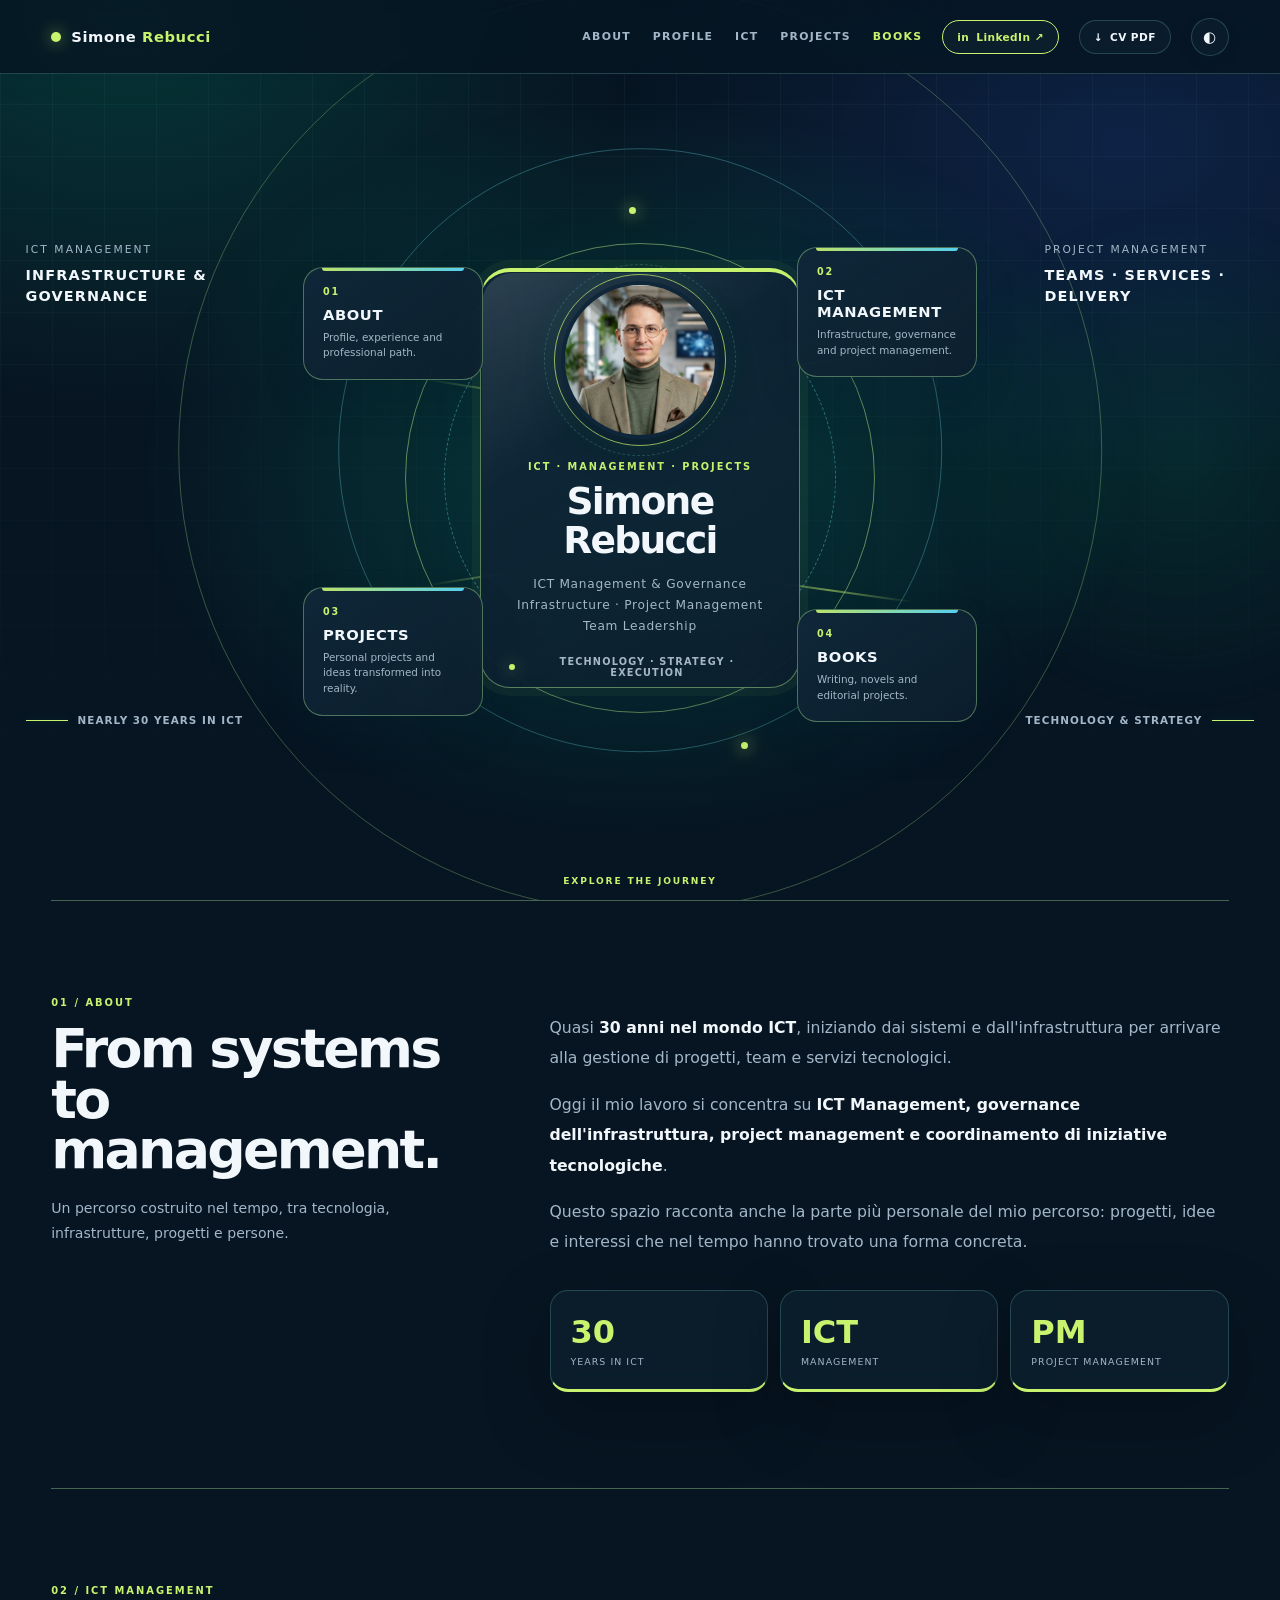
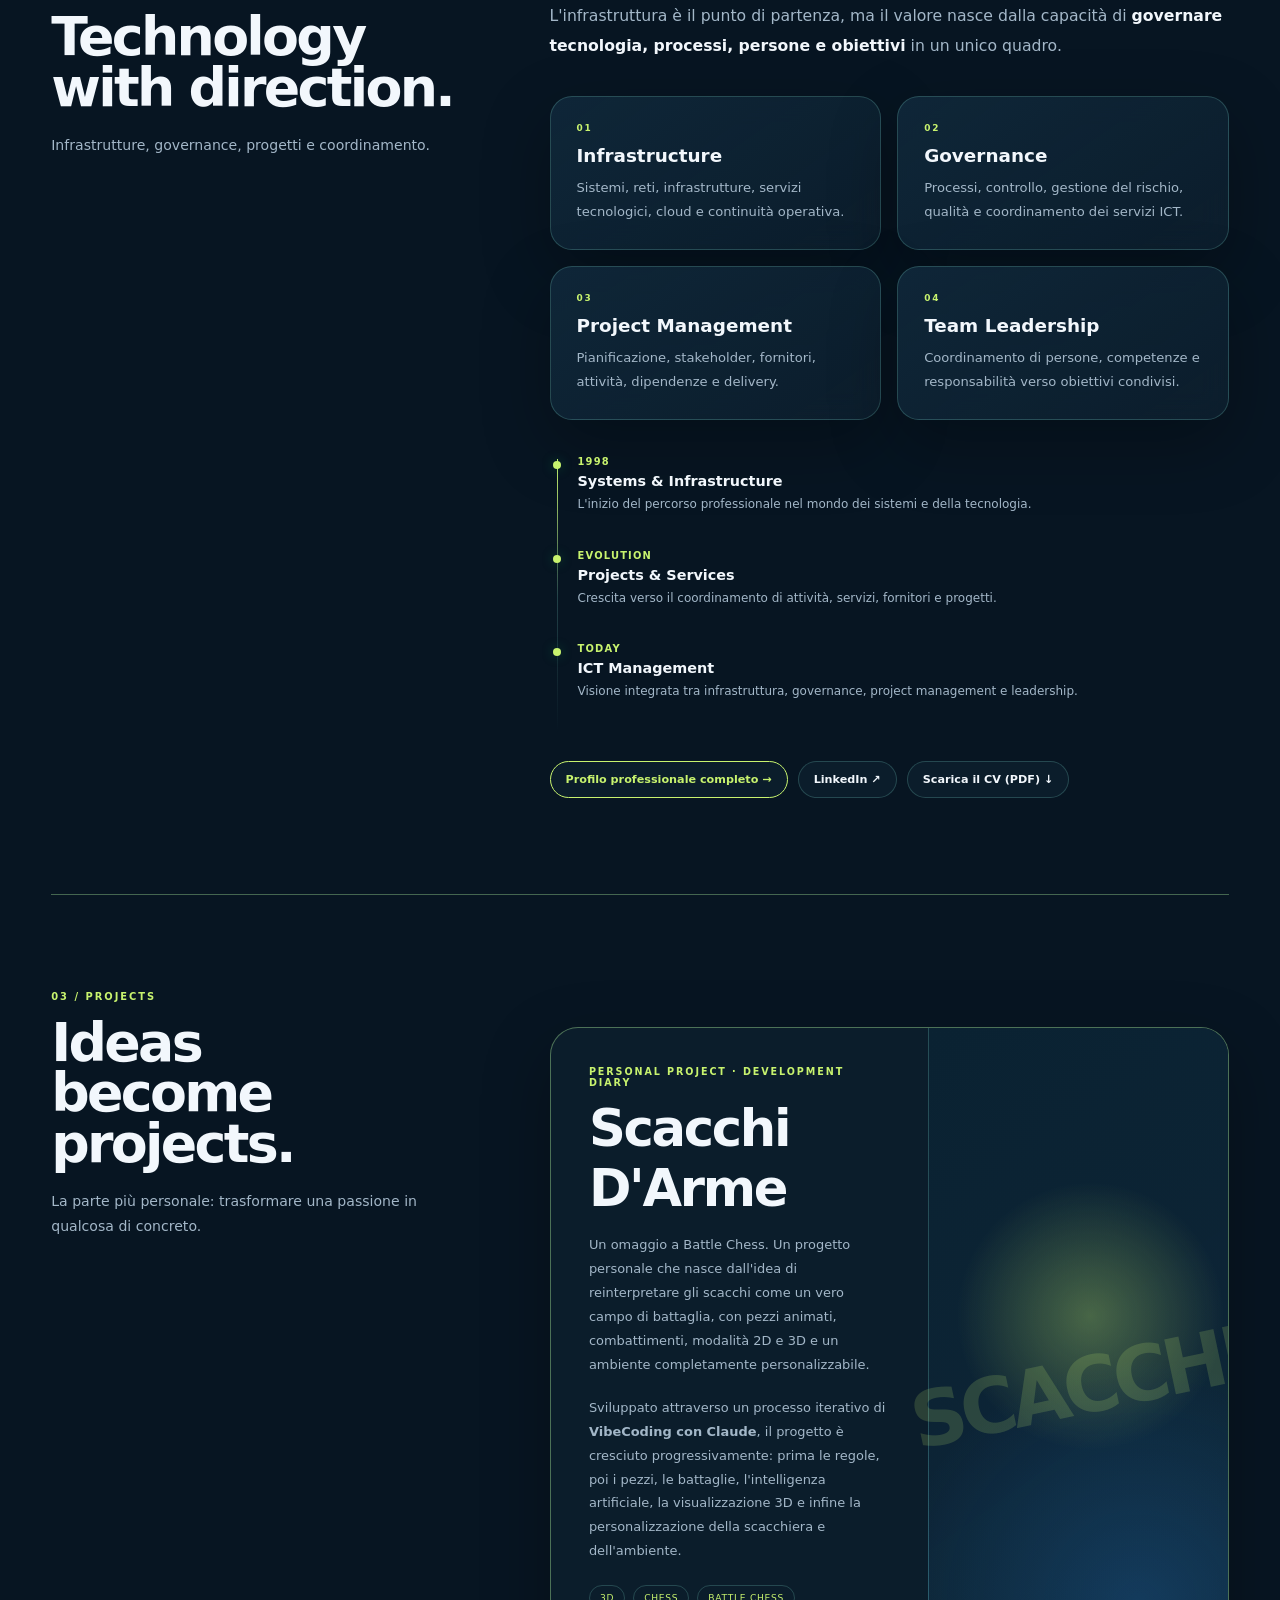
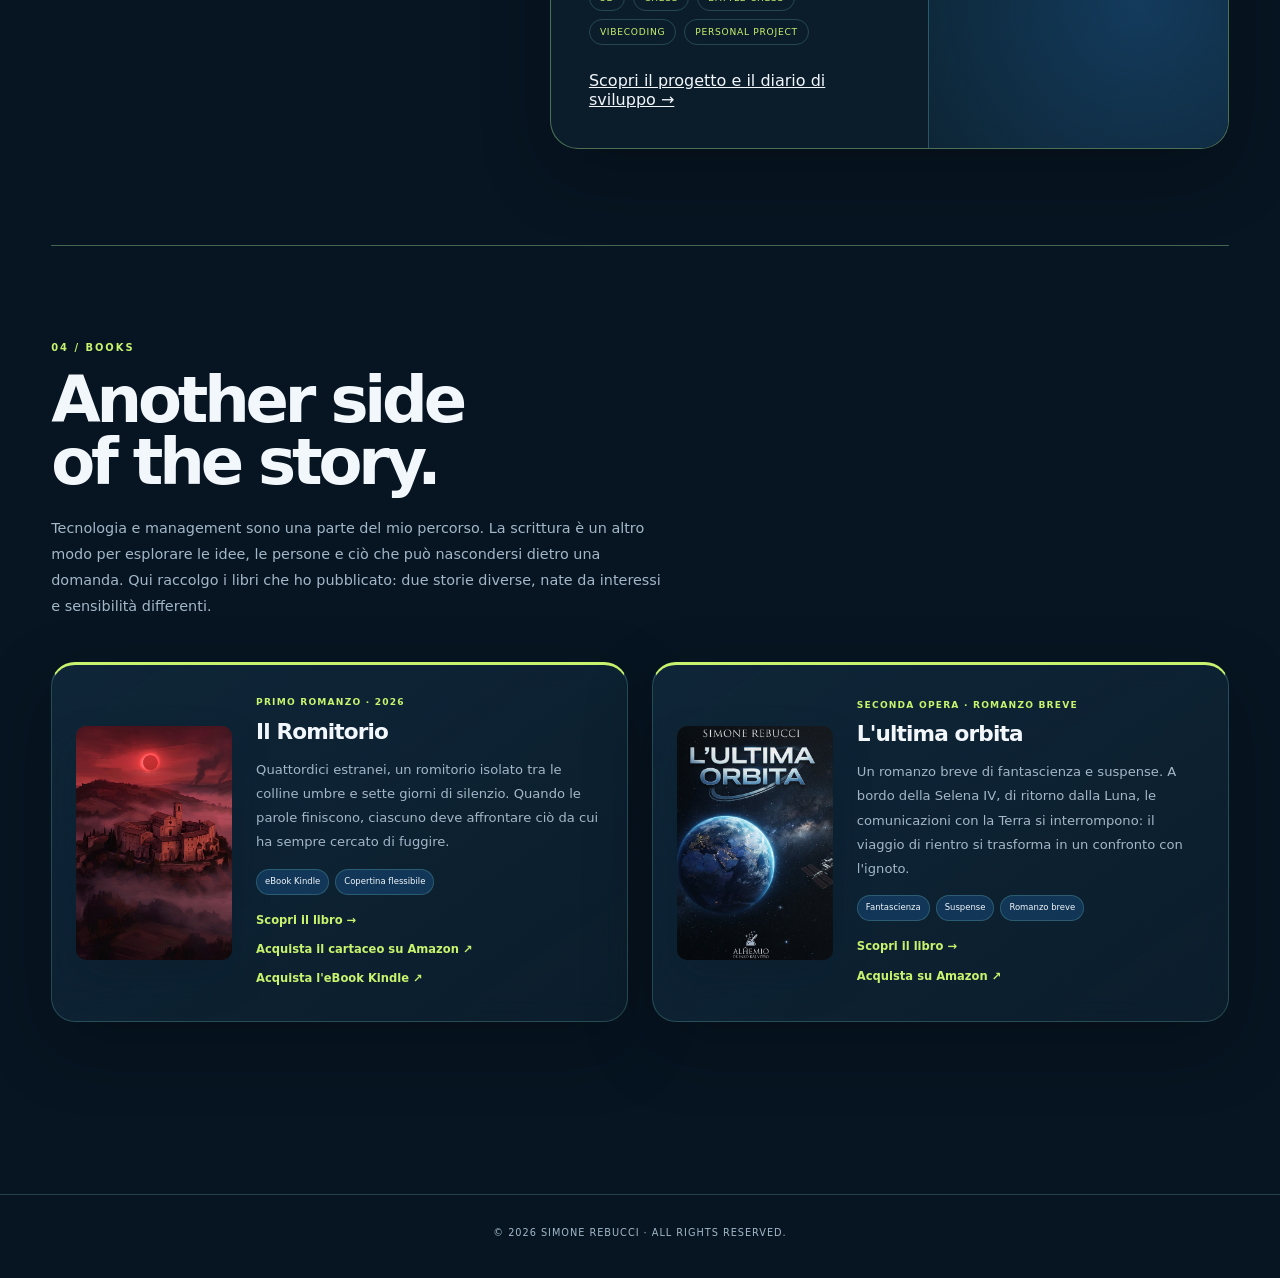
==== commit 684e98d8: "AGGIORNAMENTO STILE SIGNAL / EDITORIAL TECH Contenuto: - index.html: homepage con contrasto maggior" ====
--- a/index.html
+++ b/index.html
@@ -2412,6 +2412,199 @@
 }
 
 </style>
+<style id="signal-design-refresh">
+/* SIGNAL / EDITORIAL TECH: higher contrast, clearer hierarchy, richer color */
+:root {
+  --bg:#f3f6fb; --bg-deep:#e7eef7;
+  --surface:rgba(255,255,255,.84); --surface-strong:rgba(255,255,255,.97);
+  --text:#102033; --muted:#53677b;
+  --accent:#00875f; --accent-bright:#10b981; --accent-dark:#00684a;
+  --line:rgba(0,112,82,.22); --grid:rgba(21,77,118,.075);
+  --shadow:0 22px 60px rgba(15,35,57,.11); --shadow-strong:0 30px 85px rgba(7,27,47,.19);
+  --accent-soft:rgba(0,168,112,.19); --secondary:#356dff; --secondary-soft:rgba(53,109,255,.14);
+}
+body.dark {
+  --bg:#071522; --bg-deep:#0a2232;
+  --surface:rgba(13,31,46,.84); --surface-strong:rgba(15,39,57,.97);
+  --text:#f2f7fc; --muted:#a3b7c8;
+  --accent:#c8f36e; --accent-bright:#e2ff9b; --accent-dark:#91bd42;
+  --line:rgba(133,225,210,.22); --grid:rgba(140,226,224,.07);
+  --shadow:0 24px 68px rgba(0,0,0,.28); --shadow-strong:0 32px 90px rgba(0,0,0,.45);
+  --accent-soft:rgba(0,221,165,.20); --secondary:#5cdeff; --secondary-soft:rgba(44,150,255,.19);
+}
+html { scroll-padding-top:88px; }
+body {
+  background:
+    radial-gradient(ellipse at 12% 3%,var(--accent-soft),transparent 34%),
+    radial-gradient(ellipse at 91% 17%,var(--secondary-soft),transparent 30%),
+    var(--bg);
+  background-attachment:fixed;
+}
+body.dark {
+  background:
+    radial-gradient(ellipse at 10% 2%,rgba(0,218,157,.17),transparent 31%),
+    radial-gradient(ellipse at 88% 16%,rgba(48,105,255,.16),transparent 32%),
+    var(--bg);
+  background-attachment:fixed;
+}
+body::before { background-size:52px 52px; opacity:.72; }
+body::after { background:radial-gradient(circle,rgba(0,168,112,.14),transparent 68%); }
+.topbar {
+  border-bottom:1px solid var(--line);
+  background:color-mix(in srgb,var(--bg) 82%,transparent);
+  backdrop-filter:blur(22px) saturate(1.35);
+  box-shadow:0 8px 30px rgba(7,27,47,.045);
+}
+.brand-dot,.brand-mark,.status-dot { background:var(--accent); box-shadow:0 0 16px color-mix(in srgb,var(--accent) 65%,transparent); }
+.brand span { color:var(--accent); }
+.top-nav a { font-weight:800; transition:color .2s ease,transform .2s ease; }
+.top-nav a:hover { color:var(--accent); transform:translateY(-1px); }
+#themeToggle { border:1px solid var(--line); box-shadow:0 5px 16px rgba(6,25,45,.07); }
+#themeToggle:hover { border-color:var(--accent); color:var(--accent); }
+:where(a,button):focus-visible { outline:3px solid var(--secondary); outline-offset:4px; }
+:where(.card,.metric,.book-card,.hero-panel,.intro-card,.notice,.edition-box,.author-box,.meta,.highlight,.training-box,.footer-cta,.synopsis-panel,.project-feature,.milestone,.roadmap-card) {
+  border-color:var(--line);
+  box-shadow:var(--shadow);
+}
+.card,.metric,.training-box,.meta,.edition-box,.author-box,.highlight,.footer-cta,.synopsis-panel,.intro-card,.hero-panel,.notice,.milestone,.roadmap-card {
+  backdrop-filter:blur(14px);
+}
+.card,.training-box,.meta,.edition-box,.author-box,.highlight,.footer-cta,.synopsis-panel,.intro-card,.hero-panel,.notice,.milestone,.roadmap-card {
+  background:linear-gradient(145deg,var(--surface-strong),var(--surface));
+}
+.card,.training-box,.book-card,.meta,.roadmap-card,.milestone { transition:transform .24s ease,border-color .24s ease,box-shadow .24s ease; }
+.card:hover,.training-box:hover,.book-card:hover,.roadmap-card:hover { transform:translateY(-4px); border-color:var(--accent); box-shadow:var(--shadow-strong); }
+.section-index,.eyebrow,.panel-label,.project-kicker,.book-kicker,.date,.timeline-date,.timeline-year,.card-number {
+  color:var(--accent); font-weight:800;
+}
+.section-index { letter-spacing:.2em; }
+.section h2,h1,h2,h3 { text-wrap:balance; }
+.button,.linkedin-button,.cv-button { transition:transform .2s ease,box-shadow .2s ease,background .2s ease,border-color .2s ease; }
+.button:hover,.linkedin-button:hover,.cv-button:hover { box-shadow:0 10px 24px rgba(0,100,80,.14); }
+.button.primary { background:linear-gradient(115deg,var(--accent),var(--accent-bright)); border-color:transparent; color:#061b20 !important; box-shadow:0 10px 26px color-mix(in srgb,var(--accent) 25%,transparent); }
+.button.primary:hover { filter:saturate(1.12); transform:translateY(-2px); }
+footer { border-color:var(--line); }
+@media (prefers-reduced-motion:reduce) { *,*::before,*::after { animation:none !important; transition:none !important; } }
+</style>
+<style id="signal-home-refresh">
+/* HOME: more purposeful composition on wide screens, orderly cards on phones */
+.topbar { min-height:74px; padding-left:clamp(18px,4vw,58px); padding-right:clamp(18px,4vw,58px); }
+.top-nav { gap:clamp(14px,1.7vw,26px); }
+.top-nav a { font-size:.68rem; letter-spacing:.12em; }
+.linkedin-button,.cv-button { padding:10px 14px !important; border-radius:999px; font-size:.66rem !important; }
+.hero { min-height:min(960px,100svh); padding:104px 24px 48px; background:radial-gradient(ellipse at 50% 52%,var(--accent-soft),transparent 56%); }
+.hero::before { width:min(72vw,1000px); height:min(72vw,1000px); border-color:color-mix(in srgb,var(--accent) 28%,var(--line)); opacity:.68; }
+.hero::after { width:min(47vw,650px); height:min(47vw,650px); border-color:color-mix(in srgb,var(--secondary) 22%,var(--line)); opacity:.8; }
+.hero-layout { width:min(1360px,96vw); min-height:660px; grid-template-columns:minmax(150px,1fr) minmax(420px,540px) minmax(150px,1fr); gap:clamp(18px,2.1vw,38px); }
+.hero-side { padding:92px 0 82px; }
+.side-title { max-width:210px; line-height:1.85; letter-spacing:.19em; }
+.side-title strong { font-size:.9rem; line-height:1.5; }
+.side-line { font-size:.65rem; font-weight:800; letter-spacing:.1em; }
+.centerpiece { min-height:660px; }
+.central-ring { width:470px; height:470px; border-color:color-mix(in srgb,var(--accent) 36%,var(--line)); }
+.central-ring::before { inset:38px; border-color:color-mix(in srgb,var(--secondary) 25%,var(--line)); }
+.central-ring::after { inset:80px; border-color:var(--line); }
+.profile-card { width:320px; height:420px; border-radius:30px; border:1px solid color-mix(in srgb,var(--accent) 32%,var(--line)); border-top:4px solid var(--accent); background:linear-gradient(150deg,var(--surface-strong),var(--surface)); box-shadow:0 28px 80px rgba(8,30,50,.18),0 0 0 8px color-mix(in srgb,var(--accent) 5%,transparent); }
+.profile-photo-wrap { width:158px; height:158px; margin-bottom:22px; }
+.profile-photo { width:158px; height:158px; border:4px solid var(--surface-strong); }
+.profile-initials { display:grid; place-items:center; width:158px; height:158px; border-radius:50%; color:var(--accent); font-size:3rem; font-weight:950; letter-spacing:-.08em; background:radial-gradient(circle at 32% 25%,var(--secondary-soft),transparent 44%),linear-gradient(145deg,var(--surface-strong),var(--bg-deep)); border:4px solid var(--surface-strong); box-shadow:0 14px 40px rgba(0,0,0,.16); }
+.profile-eyebrow { font-weight:850; letter-spacing:.2em; }
+.profile-name { font-size:2.35rem; }
+.profile-role { font-size:.76rem; }
+.profile-status { font-size:.61rem; font-weight:800; }
+.portal { width:180px; min-height:110px; padding:18px 19px; border-radius:20px; border-color:color-mix(in srgb,var(--accent) 24%,var(--line)); background:linear-gradient(145deg,var(--surface-strong),var(--surface)); box-shadow:0 20px 44px rgba(9,28,48,.12); }
+.portal::before { content:""; position:absolute; left:18px; right:18px; top:0; height:3px; border-radius:0 0 4px 4px; background:linear-gradient(90deg,var(--accent),var(--secondary)); opacity:.92; }
+.portal:hover { border-color:var(--accent); box-shadow:0 25px 55px color-mix(in srgb,var(--accent) 18%,transparent); }
+.portal-number { font-size:.6rem; font-weight:900; }
+.portal-title { font-size:.92rem; }
+.portal-description { font-size:.65rem; line-height:1.5; }
+.portal.about { left:-67px; top:18%; }
+.portal.ict { right:-67px; top:15%; }
+.portal.projects { left:-67px; bottom:14%; }
+.portal.books { right:-67px; bottom:13%; }
+.connector { opacity:.55; height:2px; }
+.hero-footnote { font-weight:800; color:var(--accent); letter-spacing:.2em; bottom:14px; }
+.content { width:min(1240px,92vw); padding:0 0 76px; }
+.section { padding:clamp(78px,7.5vw,108px) 0; border-top-color:color-mix(in srgb,var(--accent) 20%,var(--line)); }
+.section-grid { grid-template-columns:minmax(280px,.78fr) minmax(0,1.22fr); gap:clamp(42px,5vw,82px); }
+.section h2 { font-size:clamp(2.6rem,4.2vw,4.2rem); line-height:.94; }
+.section-lead { font-size:.88rem; max-width:380px; }
+.section-copy { font-size:.98rem; line-height:1.95; }
+.metric { padding:22px 20px; border-radius:18px; border-bottom:3px solid var(--accent); }
+.metric-value { font-size:2rem; }
+.cards { gap:16px; }
+.card { padding:26px; border-radius:22px; }
+.card h3 { font-size:1.15rem; }
+.card p { font-size:.82rem; }
+.timeline { margin-top:36px; }
+.timeline-item { padding-bottom:35px; }
+.project-feature { border-radius:28px; border-color:color-mix(in srgb,var(--accent) 24%,var(--line)); }
+.project-main { padding:clamp(28px,3vw,42px); }
+.project-main h3 { font-size:clamp(2.2rem,4vw,3.5rem); }
+.project-side { background:radial-gradient(circle at 54% 40%,color-mix(in srgb,var(--accent) 32%,transparent),transparent 29%),radial-gradient(circle at 70% 80%,var(--secondary-soft),transparent 40%),linear-gradient(145deg,var(--bg-deep),var(--surface-strong)); }
+.project-side::before { color:color-mix(in srgb,var(--accent) 17%,transparent); font-size:clamp(3.5rem,6vw,6rem); }
+.books-showcase .books-grid { gap:24px; }
+.books-showcase .book-card { border-radius:24px; padding:24px; gap:24px; border-top:3px solid var(--accent); background:linear-gradient(145deg,var(--surface-strong),var(--surface)); }
+.books-showcase .book-cover { border-radius:10px; box-shadow:0 18px 38px rgba(7,25,42,.23); overflow:hidden; }
+.books-showcase .book-copy h3 { font-size:1.35rem; letter-spacing:-.04em; }
+.books-showcase .book-description,.books-showcase .book-copy p { font-size:.82rem; line-height:1.85; }
+.books-showcase .book-link { font-size:.72rem; font-weight:850; }
+.books-showcase .format-tag { background:var(--secondary-soft); color:var(--text); border-color:var(--line); }
+@media (max-width:1100px) and (min-width:981px) {
+ .hero-layout { grid-template-columns:minmax(100px,.7fr) minmax(420px,520px) minmax(100px,.7fr); gap:12px; }
+ .hero-side { opacity:.86; }
+ .portal { width:165px; }
+ .portal.about,.portal.projects { left:-42px; }
+ .portal.ict,.portal.books { right:-42px; }
+}
+@media (max-width:980px) and (min-width:651px) {
+ .hero { min-height:auto; padding:110px 24px 56px; }
+ .hero-layout { width:min(840px,96vw); min-height:auto; grid-template-columns:1fr; }
+ .hero-side { display:none; }
+ .centerpiece { min-height:700px; }
+ .portal.about { left:2%; top:12%; }
+ .portal.ict { right:2%; top:12%; }
+ .portal.projects { left:2%; bottom:11%; }
+ .portal.books { right:2%; bottom:11%; }
+ .content { width:min(850px,90vw); }
+ .section-grid { grid-template-columns:1fr; gap:30px; }
+}
+@media (max-width:650px) {
+ .topbar { min-height:62px; padding:9px 14px; }
+ .top-actions { gap:8px; }
+ .top-nav { display:none; }
+ .linkedin-button,.cv-button { padding:8px 9px !important; font-size:.58rem !important; }
+ .hero { display:block; min-height:auto; padding:84px 16px 30px; }
+ .hero-layout { width:100%; min-height:auto; grid-template-columns:1fr; gap:0; }
+ .hero-side { display:none; }
+ .centerpiece { display:grid; grid-template-columns:repeat(2,minmax(0,1fr)); gap:12px; min-height:0; padding:24px 0 14px; }
+ .central-ring,.orbit-dot,.connector { display:none; }
+ .profile-card { position:relative; grid-column:1 / -1; width:min(315px,100%); height:auto; min-height:390px; padding:27px 20px; margin:0 auto 12px; }
+ .profile-photo-wrap,.profile-photo,.profile-initials { width:138px; height:138px; }
+ .profile-name { font-size:2.15rem; }
+ .portal { position:relative !important; inset:auto !important; transform:none !important; width:100%; min-height:102px; padding:16px 13px; border-radius:16px; }
+ .portal::before { left:13px; right:13px; }
+ .portal-title { font-size:.78rem; line-height:1.25; }
+ .portal-description { font-size:.6rem; }
+ .hero-footnote { display:block; position:relative; left:auto; bottom:auto; transform:none; margin:18px auto 0; white-space:normal; text-align:center; font-size:.52rem; }
+ .content { width:calc(100% - 40px); }
+ .section { padding:72px 0; }
+ .section-grid { grid-template-columns:1fr; gap:25px; }
+ .section h2 { font-size:clamp(2.35rem,10vw,3rem); }
+ .metrics { grid-template-columns:repeat(3,minmax(0,1fr)); gap:8px; }
+ .metric { padding:14px 10px; }
+ .metric-value { font-size:1.4rem; }
+ .metric-label { font-size:.5rem; line-height:1.45; }
+ .cards { grid-template-columns:1fr; }
+ .project-main { padding:24px; }
+ .project-side { min-height:190px; }
+ .books-showcase .books-grid { grid-template-columns:1fr; }
+ .books-showcase .book-card { grid-template-columns:105px minmax(0,1fr) !important; padding:16px; gap:16px; }
+ .books-showcase .book-copy h3 { font-size:1.05rem; }
+ .books-showcase .book-copy p { font-size:.74rem; }
+ .books-showcase .book-links { gap:8px; }
+}
+</style>
 </head>
 
 
@@ -2541,7 +2734,7 @@
                     <img
                         src="images/profile.jpg"
                         alt="Simone Rebucci"
-                        class="profile-photo">
+                        class="profile-photo" onerror="this.style.display='none'; const fallback=document.createElement('span'); fallback.className='profile-initials'; fallback.textContent='SR'; this.parentElement.appendChild(fallback);">
 
                 </div>
 
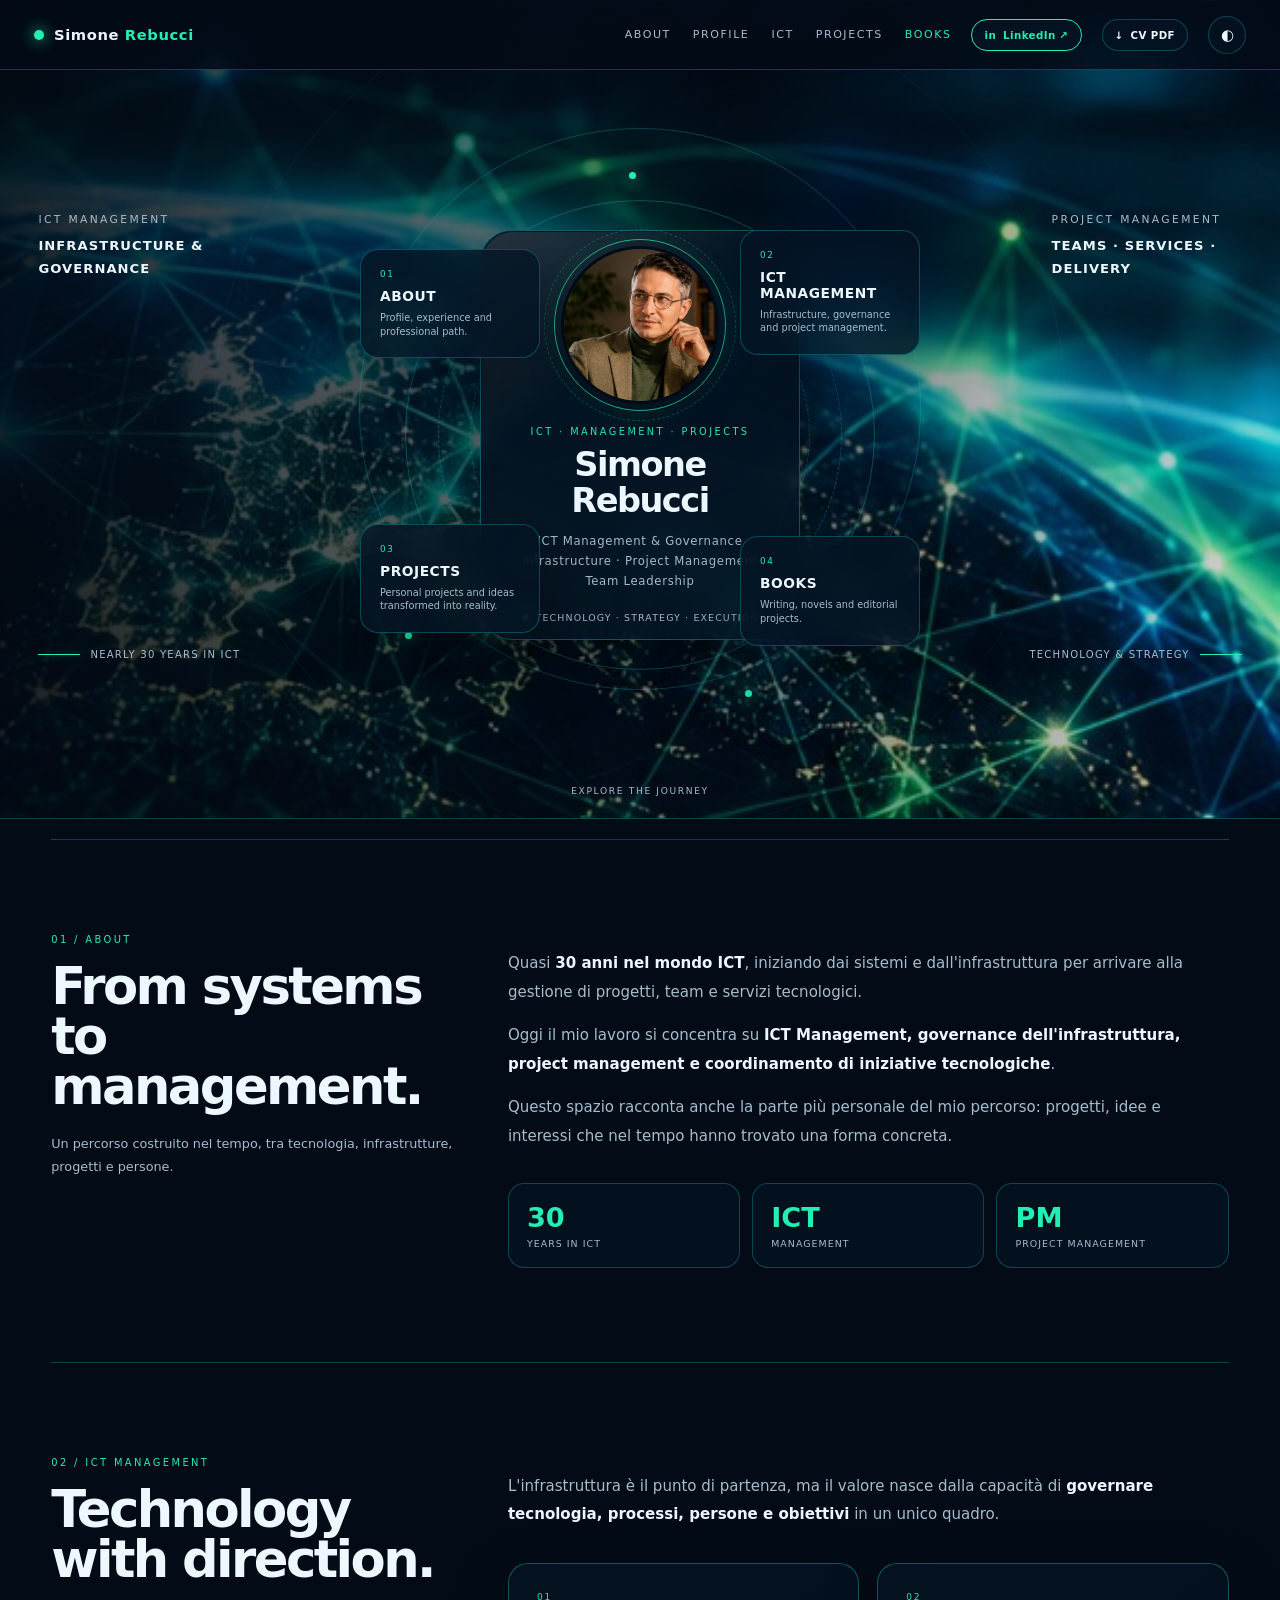
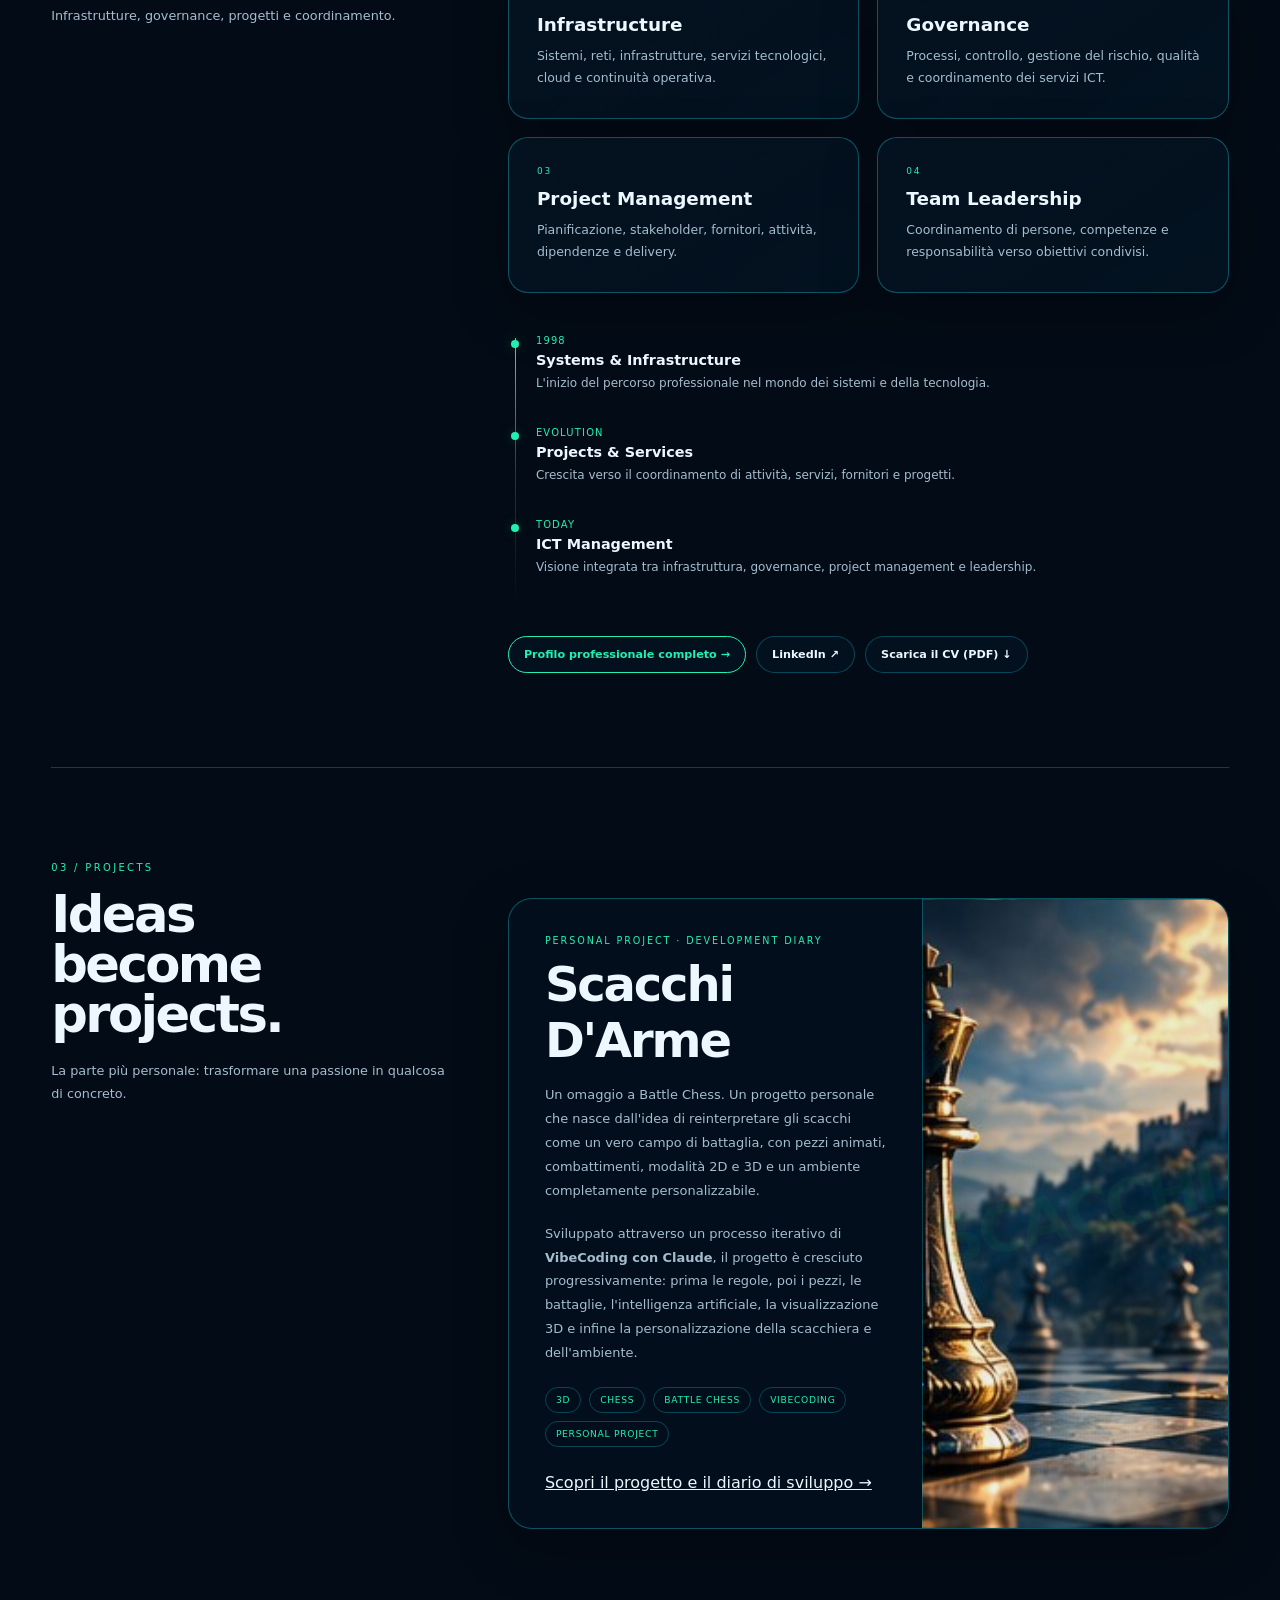
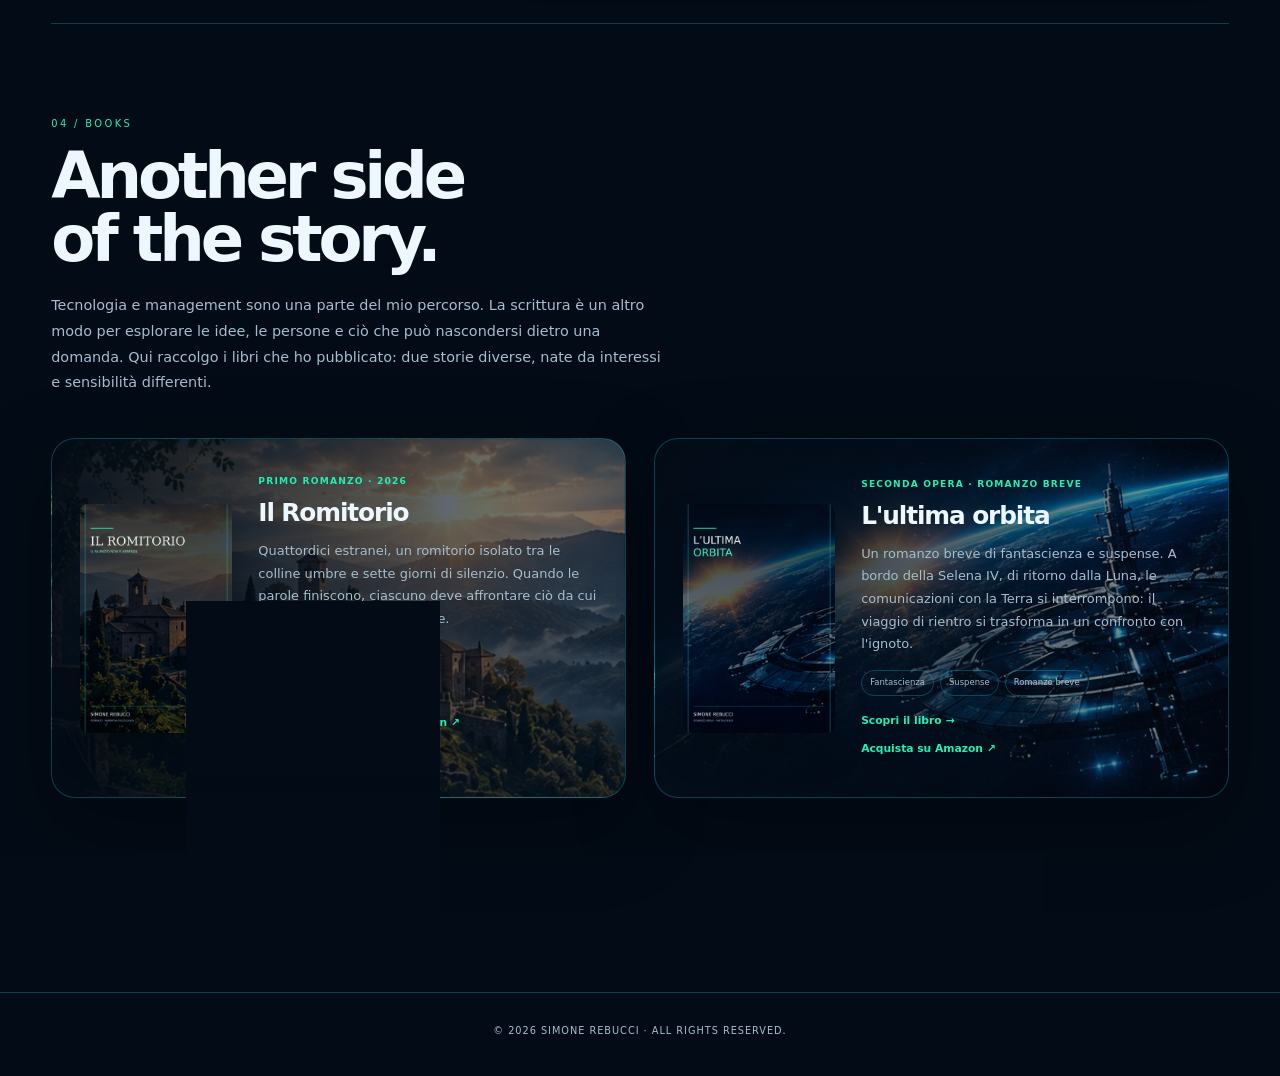
==== commit 3171e812: "Cinematic Edition 20261017 REBUCCI.IT — CINEMATIC EDITION  Contenuto del pacchetto: - index.html: ho" ====
--- a/index.html
+++ b/index.html
@@ -2411,199 +2411,24 @@
     .books-showcase .book-link { font-size: .65rem; }
 }
 
-</style>
-<style id="signal-design-refresh">
-/* SIGNAL / EDITORIAL TECH: higher contrast, clearer hierarchy, richer color */
-:root {
-  --bg:#f3f6fb; --bg-deep:#e7eef7;
-  --surface:rgba(255,255,255,.84); --surface-strong:rgba(255,255,255,.97);
-  --text:#102033; --muted:#53677b;
-  --accent:#00875f; --accent-bright:#10b981; --accent-dark:#00684a;
-  --line:rgba(0,112,82,.22); --grid:rgba(21,77,118,.075);
-  --shadow:0 22px 60px rgba(15,35,57,.11); --shadow-strong:0 30px 85px rgba(7,27,47,.19);
-  --accent-soft:rgba(0,168,112,.19); --secondary:#356dff; --secondary-soft:rgba(53,109,255,.14);
-}
-body.dark {
-  --bg:#071522; --bg-deep:#0a2232;
-  --surface:rgba(13,31,46,.84); --surface-strong:rgba(15,39,57,.97);
-  --text:#f2f7fc; --muted:#a3b7c8;
-  --accent:#c8f36e; --accent-bright:#e2ff9b; --accent-dark:#91bd42;
-  --line:rgba(133,225,210,.22); --grid:rgba(140,226,224,.07);
-  --shadow:0 24px 68px rgba(0,0,0,.28); --shadow-strong:0 32px 90px rgba(0,0,0,.45);
-  --accent-soft:rgba(0,221,165,.20); --secondary:#5cdeff; --secondary-soft:rgba(44,150,255,.19);
-}
-html { scroll-padding-top:88px; }
-body {
-  background:
-    radial-gradient(ellipse at 12% 3%,var(--accent-soft),transparent 34%),
-    radial-gradient(ellipse at 91% 17%,var(--secondary-soft),transparent 30%),
-    var(--bg);
-  background-attachment:fixed;
-}
-body.dark {
-  background:
-    radial-gradient(ellipse at 10% 2%,rgba(0,218,157,.17),transparent 31%),
-    radial-gradient(ellipse at 88% 16%,rgba(48,105,255,.16),transparent 32%),
-    var(--bg);
-  background-attachment:fixed;
-}
-body::before { background-size:52px 52px; opacity:.72; }
-body::after { background:radial-gradient(circle,rgba(0,168,112,.14),transparent 68%); }
-.topbar {
-  border-bottom:1px solid var(--line);
-  background:color-mix(in srgb,var(--bg) 82%,transparent);
-  backdrop-filter:blur(22px) saturate(1.35);
-  box-shadow:0 8px 30px rgba(7,27,47,.045);
-}
-.brand-dot,.brand-mark,.status-dot { background:var(--accent); box-shadow:0 0 16px color-mix(in srgb,var(--accent) 65%,transparent); }
-.brand span { color:var(--accent); }
-.top-nav a { font-weight:800; transition:color .2s ease,transform .2s ease; }
-.top-nav a:hover { color:var(--accent); transform:translateY(-1px); }
-#themeToggle { border:1px solid var(--line); box-shadow:0 5px 16px rgba(6,25,45,.07); }
-#themeToggle:hover { border-color:var(--accent); color:var(--accent); }
-:where(a,button):focus-visible { outline:3px solid var(--secondary); outline-offset:4px; }
-:where(.card,.metric,.book-card,.hero-panel,.intro-card,.notice,.edition-box,.author-box,.meta,.highlight,.training-box,.footer-cta,.synopsis-panel,.project-feature,.milestone,.roadmap-card) {
-  border-color:var(--line);
-  box-shadow:var(--shadow);
-}
-.card,.metric,.training-box,.meta,.edition-box,.author-box,.highlight,.footer-cta,.synopsis-panel,.intro-card,.hero-panel,.notice,.milestone,.roadmap-card {
-  backdrop-filter:blur(14px);
-}
-.card,.training-box,.meta,.edition-box,.author-box,.highlight,.footer-cta,.synopsis-panel,.intro-card,.hero-panel,.notice,.milestone,.roadmap-card {
-  background:linear-gradient(145deg,var(--surface-strong),var(--surface));
-}
-.card,.training-box,.book-card,.meta,.roadmap-card,.milestone { transition:transform .24s ease,border-color .24s ease,box-shadow .24s ease; }
-.card:hover,.training-box:hover,.book-card:hover,.roadmap-card:hover { transform:translateY(-4px); border-color:var(--accent); box-shadow:var(--shadow-strong); }
-.section-index,.eyebrow,.panel-label,.project-kicker,.book-kicker,.date,.timeline-date,.timeline-year,.card-number {
-  color:var(--accent); font-weight:800;
-}
-.section-index { letter-spacing:.2em; }
-.section h2,h1,h2,h3 { text-wrap:balance; }
-.button,.linkedin-button,.cv-button { transition:transform .2s ease,box-shadow .2s ease,background .2s ease,border-color .2s ease; }
-.button:hover,.linkedin-button:hover,.cv-button:hover { box-shadow:0 10px 24px rgba(0,100,80,.14); }
-.button.primary { background:linear-gradient(115deg,var(--accent),var(--accent-bright)); border-color:transparent; color:#061b20 !important; box-shadow:0 10px 26px color-mix(in srgb,var(--accent) 25%,transparent); }
-.button.primary:hover { filter:saturate(1.12); transform:translateY(-2px); }
-footer { border-color:var(--line); }
-@media (prefers-reduced-motion:reduce) { *,*::before,*::after { animation:none !important; transition:none !important; } }
-</style>
-<style id="signal-home-refresh">
-/* HOME: more purposeful composition on wide screens, orderly cards on phones */
-.topbar { min-height:74px; padding-left:clamp(18px,4vw,58px); padding-right:clamp(18px,4vw,58px); }
-.top-nav { gap:clamp(14px,1.7vw,26px); }
-.top-nav a { font-size:.68rem; letter-spacing:.12em; }
-.linkedin-button,.cv-button { padding:10px 14px !important; border-radius:999px; font-size:.66rem !important; }
-.hero { min-height:min(960px,100svh); padding:104px 24px 48px; background:radial-gradient(ellipse at 50% 52%,var(--accent-soft),transparent 56%); }
-.hero::before { width:min(72vw,1000px); height:min(72vw,1000px); border-color:color-mix(in srgb,var(--accent) 28%,var(--line)); opacity:.68; }
-.hero::after { width:min(47vw,650px); height:min(47vw,650px); border-color:color-mix(in srgb,var(--secondary) 22%,var(--line)); opacity:.8; }
-.hero-layout { width:min(1360px,96vw); min-height:660px; grid-template-columns:minmax(150px,1fr) minmax(420px,540px) minmax(150px,1fr); gap:clamp(18px,2.1vw,38px); }
-.hero-side { padding:92px 0 82px; }
-.side-title { max-width:210px; line-height:1.85; letter-spacing:.19em; }
-.side-title strong { font-size:.9rem; line-height:1.5; }
-.side-line { font-size:.65rem; font-weight:800; letter-spacing:.1em; }
-.centerpiece { min-height:660px; }
-.central-ring { width:470px; height:470px; border-color:color-mix(in srgb,var(--accent) 36%,var(--line)); }
-.central-ring::before { inset:38px; border-color:color-mix(in srgb,var(--secondary) 25%,var(--line)); }
-.central-ring::after { inset:80px; border-color:var(--line); }
-.profile-card { width:320px; height:420px; border-radius:30px; border:1px solid color-mix(in srgb,var(--accent) 32%,var(--line)); border-top:4px solid var(--accent); background:linear-gradient(150deg,var(--surface-strong),var(--surface)); box-shadow:0 28px 80px rgba(8,30,50,.18),0 0 0 8px color-mix(in srgb,var(--accent) 5%,transparent); }
-.profile-photo-wrap { width:158px; height:158px; margin-bottom:22px; }
-.profile-photo { width:158px; height:158px; border:4px solid var(--surface-strong); }
-.profile-initials { display:grid; place-items:center; width:158px; height:158px; border-radius:50%; color:var(--accent); font-size:3rem; font-weight:950; letter-spacing:-.08em; background:radial-gradient(circle at 32% 25%,var(--secondary-soft),transparent 44%),linear-gradient(145deg,var(--surface-strong),var(--bg-deep)); border:4px solid var(--surface-strong); box-shadow:0 14px 40px rgba(0,0,0,.16); }
-.profile-eyebrow { font-weight:850; letter-spacing:.2em; }
-.profile-name { font-size:2.35rem; }
-.profile-role { font-size:.76rem; }
-.profile-status { font-size:.61rem; font-weight:800; }
-.portal { width:180px; min-height:110px; padding:18px 19px; border-radius:20px; border-color:color-mix(in srgb,var(--accent) 24%,var(--line)); background:linear-gradient(145deg,var(--surface-strong),var(--surface)); box-shadow:0 20px 44px rgba(9,28,48,.12); }
-.portal::before { content:""; position:absolute; left:18px; right:18px; top:0; height:3px; border-radius:0 0 4px 4px; background:linear-gradient(90deg,var(--accent),var(--secondary)); opacity:.92; }
-.portal:hover { border-color:var(--accent); box-shadow:0 25px 55px color-mix(in srgb,var(--accent) 18%,transparent); }
-.portal-number { font-size:.6rem; font-weight:900; }
-.portal-title { font-size:.92rem; }
-.portal-description { font-size:.65rem; line-height:1.5; }
-.portal.about { left:-67px; top:18%; }
-.portal.ict { right:-67px; top:15%; }
-.portal.projects { left:-67px; bottom:14%; }
-.portal.books { right:-67px; bottom:13%; }
-.connector { opacity:.55; height:2px; }
-.hero-footnote { font-weight:800; color:var(--accent); letter-spacing:.2em; bottom:14px; }
-.content { width:min(1240px,92vw); padding:0 0 76px; }
-.section { padding:clamp(78px,7.5vw,108px) 0; border-top-color:color-mix(in srgb,var(--accent) 20%,var(--line)); }
-.section-grid { grid-template-columns:minmax(280px,.78fr) minmax(0,1.22fr); gap:clamp(42px,5vw,82px); }
-.section h2 { font-size:clamp(2.6rem,4.2vw,4.2rem); line-height:.94; }
-.section-lead { font-size:.88rem; max-width:380px; }
-.section-copy { font-size:.98rem; line-height:1.95; }
-.metric { padding:22px 20px; border-radius:18px; border-bottom:3px solid var(--accent); }
-.metric-value { font-size:2rem; }
-.cards { gap:16px; }
-.card { padding:26px; border-radius:22px; }
-.card h3 { font-size:1.15rem; }
-.card p { font-size:.82rem; }
-.timeline { margin-top:36px; }
-.timeline-item { padding-bottom:35px; }
-.project-feature { border-radius:28px; border-color:color-mix(in srgb,var(--accent) 24%,var(--line)); }
-.project-main { padding:clamp(28px,3vw,42px); }
-.project-main h3 { font-size:clamp(2.2rem,4vw,3.5rem); }
-.project-side { background:radial-gradient(circle at 54% 40%,color-mix(in srgb,var(--accent) 32%,transparent),transparent 29%),radial-gradient(circle at 70% 80%,var(--secondary-soft),transparent 40%),linear-gradient(145deg,var(--bg-deep),var(--surface-strong)); }
-.project-side::before { color:color-mix(in srgb,var(--accent) 17%,transparent); font-size:clamp(3.5rem,6vw,6rem); }
-.books-showcase .books-grid { gap:24px; }
-.books-showcase .book-card { border-radius:24px; padding:24px; gap:24px; border-top:3px solid var(--accent); background:linear-gradient(145deg,var(--surface-strong),var(--surface)); }
-.books-showcase .book-cover { border-radius:10px; box-shadow:0 18px 38px rgba(7,25,42,.23); overflow:hidden; }
-.books-showcase .book-copy h3 { font-size:1.35rem; letter-spacing:-.04em; }
-.books-showcase .book-description,.books-showcase .book-copy p { font-size:.82rem; line-height:1.85; }
-.books-showcase .book-link { font-size:.72rem; font-weight:850; }
-.books-showcase .format-tag { background:var(--secondary-soft); color:var(--text); border-color:var(--line); }
-@media (max-width:1100px) and (min-width:981px) {
- .hero-layout { grid-template-columns:minmax(100px,.7fr) minmax(420px,520px) minmax(100px,.7fr); gap:12px; }
- .hero-side { opacity:.86; }
- .portal { width:165px; }
- .portal.about,.portal.projects { left:-42px; }
- .portal.ict,.portal.books { right:-42px; }
-}
-@media (max-width:980px) and (min-width:651px) {
- .hero { min-height:auto; padding:110px 24px 56px; }
- .hero-layout { width:min(840px,96vw); min-height:auto; grid-template-columns:1fr; }
- .hero-side { display:none; }
- .centerpiece { min-height:700px; }
- .portal.about { left:2%; top:12%; }
- .portal.ict { right:2%; top:12%; }
- .portal.projects { left:2%; bottom:11%; }
- .portal.books { right:2%; bottom:11%; }
- .content { width:min(850px,90vw); }
- .section-grid { grid-template-columns:1fr; gap:30px; }
-}
-@media (max-width:650px) {
- .topbar { min-height:62px; padding:9px 14px; }
- .top-actions { gap:8px; }
- .top-nav { display:none; }
- .linkedin-button,.cv-button { padding:8px 9px !important; font-size:.58rem !important; }
- .hero { display:block; min-height:auto; padding:84px 16px 30px; }
- .hero-layout { width:100%; min-height:auto; grid-template-columns:1fr; gap:0; }
- .hero-side { display:none; }
- .centerpiece { display:grid; grid-template-columns:repeat(2,minmax(0,1fr)); gap:12px; min-height:0; padding:24px 0 14px; }
- .central-ring,.orbit-dot,.connector { display:none; }
- .profile-card { position:relative; grid-column:1 / -1; width:min(315px,100%); height:auto; min-height:390px; padding:27px 20px; margin:0 auto 12px; }
- .profile-photo-wrap,.profile-photo,.profile-initials { width:138px; height:138px; }
- .profile-name { font-size:2.15rem; }
- .portal { position:relative !important; inset:auto !important; transform:none !important; width:100%; min-height:102px; padding:16px 13px; border-radius:16px; }
- .portal::before { left:13px; right:13px; }
- .portal-title { font-size:.78rem; line-height:1.25; }
- .portal-description { font-size:.6rem; }
- .hero-footnote { display:block; position:relative; left:auto; bottom:auto; transform:none; margin:18px auto 0; white-space:normal; text-align:center; font-size:.52rem; }
- .content { width:calc(100% - 40px); }
- .section { padding:72px 0; }
- .section-grid { grid-template-columns:1fr; gap:25px; }
- .section h2 { font-size:clamp(2.35rem,10vw,3rem); }
- .metrics { grid-template-columns:repeat(3,minmax(0,1fr)); gap:8px; }
- .metric { padding:14px 10px; }
- .metric-value { font-size:1.4rem; }
- .metric-label { font-size:.5rem; line-height:1.45; }
- .cards { grid-template-columns:1fr; }
- .project-main { padding:24px; }
- .project-side { min-height:190px; }
- .books-showcase .books-grid { grid-template-columns:1fr; }
- .books-showcase .book-card { grid-template-columns:105px minmax(0,1fr) !important; padding:16px; gap:16px; }
- .books-showcase .book-copy h3 { font-size:1.05rem; }
- .books-showcase .book-copy p { font-size:.74rem; }
- .books-showcase .book-links { gap:8px; }
-}
+
+/* CINEMATIC VISUAL REFRESH — Signal / Editorial Tech */
+:root { --accent:#21f0b2; --accent-bright:#46ffd1; --accent-dark:#00a98a; --line:rgba(20,210,230,.28); --shadow:0 28px 80px rgba(0,0,0,.24); --shadow-strong:0 35px 100px rgba(0,0,0,.42); }
+body { background:#030b16; color:#edf7ff; }
+body:not(.dark) { --bg:#06111f; --bg-deep:#081a2b; --surface:rgba(4,20,35,.78); --surface-strong:rgba(4,18,32,.94); --text:#edf7ff; --muted:#a5bdce; --grid:rgba(40,205,225,.06); }
+body.dark { --bg:#030b16; --bg-deep:#061424; --surface:rgba(4,20,35,.78); --surface-strong:rgba(4,18,32,.94); --text:#edf7ff; --muted:#a5bdce; --accent:#21f0b2; --accent-bright:#46ffd1; --accent-dark:#00a98a; --line:rgba(20,210,230,.28); --grid:rgba(40,205,225,.06); }
+.hero { position:relative; isolation:isolate; background-color:#03101d; background-image:linear-gradient(90deg,rgba(2,9,18,.90) 0%,rgba(2,9,18,.56) 42%,rgba(2,9,18,.18) 100%),url('images/hero-network.jpg'); background-position:center,right center; background-size:cover; border-bottom:1px solid rgba(28,220,230,.25); }
+.hero::before { opacity:.22; }
+.profile-card, .project-feature, .book-card, .section-card, .card { border-color:rgba(31,214,230,.34); box-shadow:0 18px 55px rgba(0,0,0,.28); }
+.project-feature, .book-card { background-color:rgba(3,16,29,.84); }
+.books-showcase .book-card { background-image:linear-gradient(90deg,rgba(3,12,23,.95),rgba(3,12,23,.48)),url('images/romitorio-ambientazione.jpg'); background-size:cover; background-position:center; }
+.books-showcase .book-card:nth-child(2) { background-image:linear-gradient(90deg,rgba(3,12,23,.95),rgba(3,12,23,.38)),url('images/ultima-orbita-spazio.jpg'); }
+.project-feature .project-side { background-image:linear-gradient(90deg,rgba(3,12,23,.05),rgba(3,12,23,.08)),url('images/scacchi-darme-battlefield.jpg'); background-size:cover; background-position:center; }
+button, .button, a.button, .card-link { transition:transform .2s ease, box-shadow .2s ease, border-color .2s ease; }
+.button.primary, .cv-button.primary { background:linear-gradient(110deg,#21f0b2,#16c7e8); color:#03111a; border:0; font-weight:750; }
+.button:hover, .card-link:hover { transform:translateY(-2px); }
+@media (max-width:760px) { .hero { background-position:58% center; } .hero::before { opacity:.12; } }
+
 </style>
 </head>
 
@@ -2734,7 +2559,7 @@
                     <img
                         src="images/profile.jpg"
                         alt="Simone Rebucci"
-                        class="profile-photo" onerror="this.style.display='none'; const fallback=document.createElement('span'); fallback.className='profile-initials'; fallback.textContent='SR'; this.parentElement.appendChild(fallback);">
+                        class="profile-photo">
 
                 </div>
 
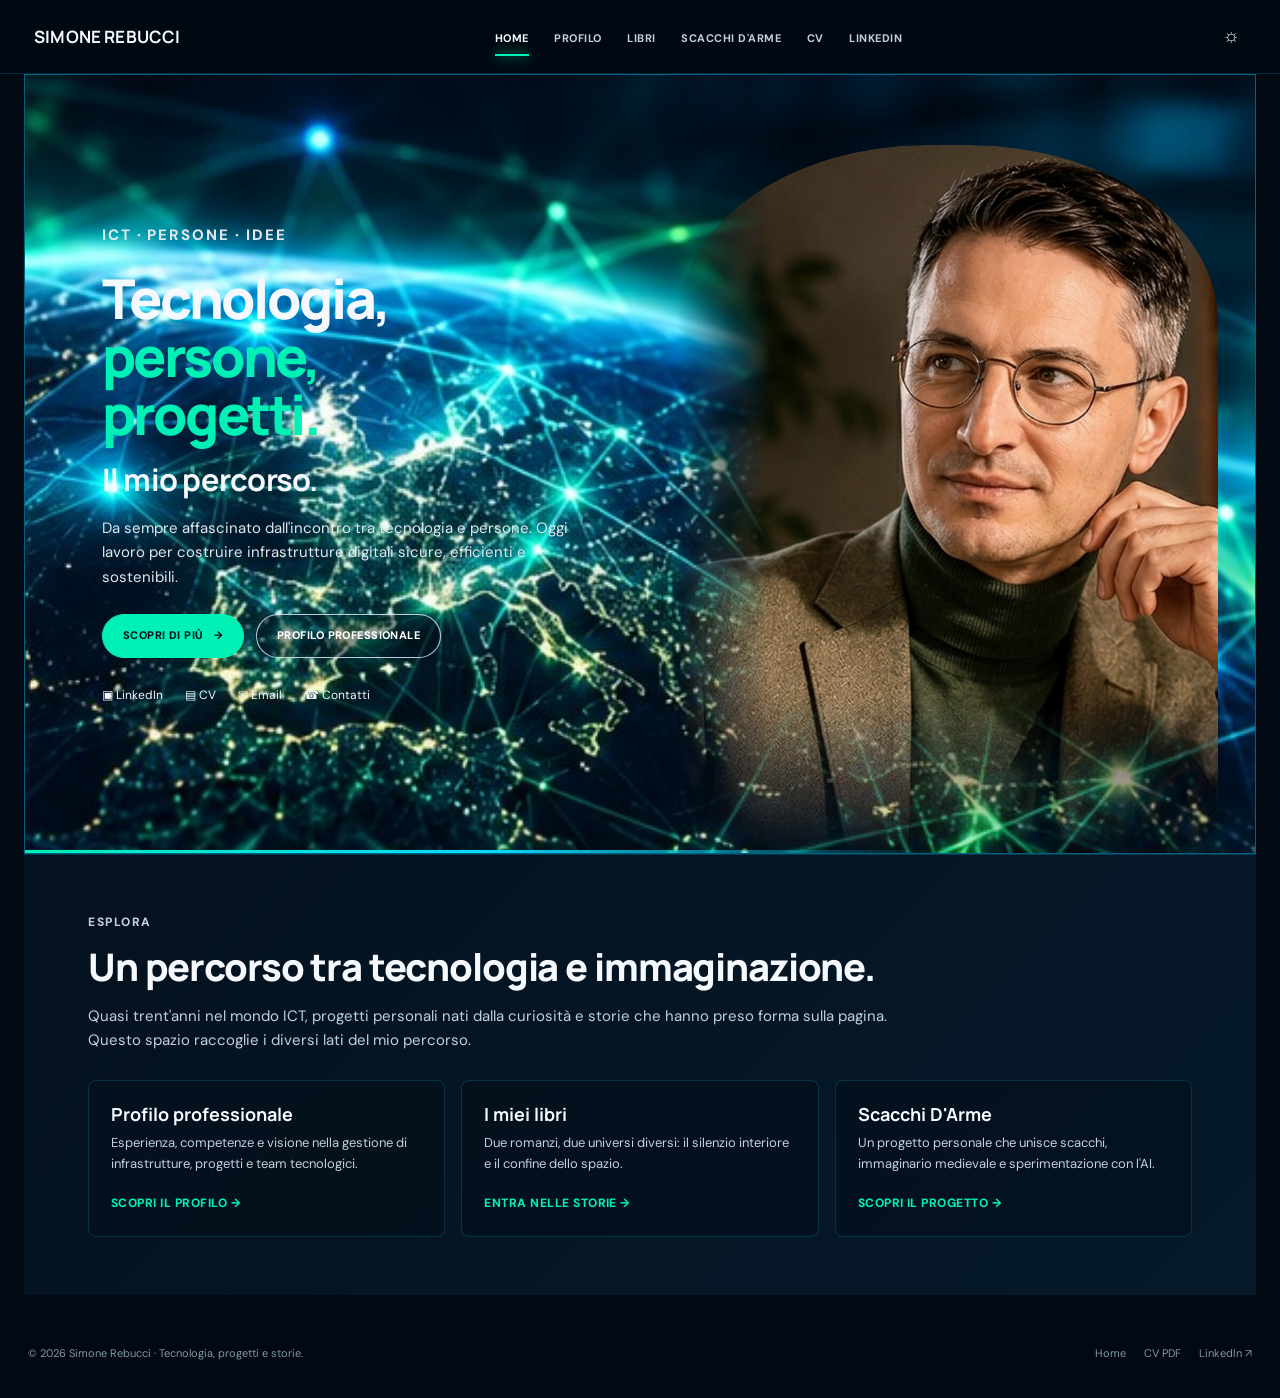
==== commit 840a4c5c: "Cinematica 2 20201017" ====
--- a/index.html
+++ b/index.html
@@ -1,3447 +1,2 @@
-<!DOCTYPE html>
-<html lang="it">
-<head>
-<meta charset="UTF-8">
-<meta name="viewport" content="width=device-width, initial-scale=1.0">
-
-<title>Simone Rebucci | ICT Management · Infrastructure · Project Management</title>
-
-<meta name="description"
-      content="Simone Rebucci — ICT Management, Infrastructure, Project Management, Team Leadership e autore di Il Romitorio e L'ultima orbita.">
-
-<style>
-
-/* =========================================================
-   ROOT
-========================================================= */
-
-:root {
-    --bg: #edf3ef;
-    --bg-deep: #e3ebe6;
-    --surface: rgba(255,255,255,.68);
-    --surface-strong: rgba(255,255,255,.88);
-
-    --text: #15201b;
-    --muted: #66736d;
-
-    --accent: #19a052;
-    --accent-bright: #31c86d;
-    --accent-dark: #0d7037;
-
-    --line: rgba(18,120,60,.16);
-
-    --grid: rgba(21,120,66,.075);
-
-    --shadow:
-        0 28px 70px rgba(26,48,37,.12);
-
-    --shadow-strong:
-        0 35px 90px rgba(22,51,37,.18);
-}
-
-body.dark {
-
-    --bg: #06100b;
-    --bg-deep: #09150f;
-
-    --surface: rgba(13,25,19,.65);
-    --surface-strong: rgba(14,28,21,.90);
-
-    --text: #ecf7f0;
-    --muted: #93a49b;
-
-    --accent: #31d878;
-    --accent-bright: #55ee94;
-    --accent-dark: #17a651;
-
-    --line: rgba(59,217,122,.18);
-
-    --grid: rgba(70,220,130,.065);
-
-    --shadow:
-        0 28px 80px rgba(0,0,0,.34);
-
-    --shadow-strong:
-        0 35px 100px rgba(0,0,0,.46);
-}
-
-
-/* =========================================================
-   GLOBAL
-========================================================= */
-
-* {
-    box-sizing: border-box;
-}
-
-html {
-    scroll-behavior: smooth;
-}
-
-body {
-
-    margin: 0;
-
-    font-family:
-        Inter,
-        ui-sans-serif,
-        system-ui,
-        -apple-system,
-        BlinkMacSystemFont,
-        "Segoe UI",
-        Arial,
-        sans-serif;
-
-    color: var(--text);
-
-    background:
-        radial-gradient(
-            circle at 50% 16%,
-            rgba(34,185,91,.11),
-            transparent 30%
-        ),
-        radial-gradient(
-            circle at 12% 78%,
-            rgba(34,185,91,.06),
-            transparent 24%
-        ),
-        var(--bg);
-
-    transition:
-        background .5s ease,
-        color .5s ease;
-
-    overflow-x: hidden;
-}
-
-body::before {
-
-    content: "";
-
-    position: fixed;
-
-    inset: 0;
-
-    z-index: -2;
-
-    pointer-events: none;
-
-    background-image:
-        linear-gradient(
-            var(--grid) 1px,
-            transparent 1px
-        ),
-        linear-gradient(
-            90deg,
-            var(--grid) 1px,
-            transparent 1px
-        );
-
-    background-size:
-        44px 44px;
-
-    mask-image:
-        linear-gradient(
-            to bottom,
-            black 0%,
-            rgba(0,0,0,.55) 48%,
-            transparent 100%
-        );
-}
-
-body::after {
-
-    content: "";
-
-    position: fixed;
-
-    width: 520px;
-    height: 520px;
-
-    right: -160px;
-    top: 22%;
-
-    border-radius: 50%;
-
-    background:
-        radial-gradient(
-            circle,
-            rgba(31,194,93,.11),
-            transparent 70%
-        );
-
-    filter: blur(12px);
-
-    animation:
-        ambientFloat 11s ease-in-out infinite alternate;
-
-    z-index: -1;
-
-    pointer-events: none;
-}
-
-@keyframes ambientFloat {
-
-    from {
-        transform:
-            translate3d(0,0,0)
-            scale(1);
-    }
-
-    to {
-        transform:
-            translate3d(-70px,40px,0)
-            scale(1.12);
-    }
-}
-
-a {
-    color: inherit;
-}
-
-
-/* =========================================================
-   TOP BAR
-========================================================= */
-
-.topbar {
-
-    position: fixed;
-
-    top: 0;
-    left: 0;
-    right: 0;
-
-    z-index: 1000;
-
-    height: 70px;
-
-    display: flex;
-
-    align-items: center;
-    justify-content: space-between;
-
-    padding:
-        0 34px;
-
-    background:
-        color-mix(
-            in srgb,
-            var(--bg) 78%,
-            transparent
-        );
-
-    backdrop-filter:
-        blur(18px);
-
-    border-bottom:
-        1px solid var(--line);
-}
-
-.brand {
-
-    display: flex;
-
-    align-items: center;
-
-    gap: 10px;
-
-    font-size: .92rem;
-
-    font-weight: 700;
-
-    letter-spacing: .04em;
-}
-
-.brand-mark {
-
-    width: 10px;
-    height: 10px;
-
-    border-radius: 50%;
-
-    background:
-        var(--accent);
-
-    box-shadow:
-        0 0 15px var(--accent);
-}
-
-.brand span {
-
-    color:
-        var(--accent);
-}
-
-.top-actions {
-
-    display: flex;
-
-    align-items: center;
-
-    gap: 20px;
-}
-
-.top-nav {
-
-    display: flex;
-
-    gap: 22px;
-}
-
-.top-nav a {
-
-    text-decoration: none;
-
-    font-size: .69rem;
-
-    letter-spacing: .14em;
-
-    color: var(--muted);
-
-    transition:
-        color .2s ease;
-}
-
-.top-nav a:hover {
-
-    color:
-        var(--accent);
-}
-
-.linkedin-button {
-    display: inline-flex;
-    align-items: center;
-    justify-content: center;
-    gap: 7px;
-    padding: 9px 12px;
-    border: 1px solid var(--accent);
-    border-radius: 999px;
-    background: var(--surface);
-    color: var(--accent);
-    text-decoration: none;
-    font-size: .64rem;
-    font-weight: 800;
-    letter-spacing: .04em;
-    white-space: nowrap;
-    transition: background .2s ease, color .2s ease, transform .2s ease;
-}
-
-.linkedin-button > :first-child,
-.linkedin-button:not(span) {
-    font-weight: 800;
-}
-
-.linkedin-button:hover {
-    background: var(--accent);
-    color: #fff;
-    transform: translateY(-1px);
-}
-
-.cv-button {
-    display: inline-flex;
-    align-items: center;
-    justify-content: center;
-    gap: 7px;
-    padding: 9px 12px;
-    border: 1px solid var(--line);
-    border-radius: 999px;
-    background: var(--surface);
-    color: var(--text);
-    text-decoration: none;
-    font-size: .64rem;
-    font-weight: 800;
-    letter-spacing: .04em;
-    white-space: nowrap;
-    transition: background .2s ease, color .2s ease, transform .2s ease, border-color .2s ease;
-}
-.cv-button:hover {
-    border-color: var(--accent);
-    color: var(--accent);
-    transform: translateY(-1px);
-}
-
-.profile-links {
-    display: flex;
-    flex-wrap: wrap;
-    gap: 10px;
-    margin-top: 24px;
-}
-
-.profile-links a {
-    display: inline-flex;
-    align-items: center;
-    gap: 8px;
-    padding: 11px 15px;
-    border: 1px solid var(--line);
-    border-radius: 999px;
-    text-decoration: none;
-    font-size: .7rem;
-    font-weight: 750;
-    color: var(--text);
-    background: var(--surface);
-    transition: border-color .2s ease, transform .2s ease;
-}
-
-.profile-links a:hover {
-    border-color: var(--accent);
-    transform: translateY(-2px);
-}
-
-.profile-links a.primary {
-    border-color: var(--accent);
-    color: var(--accent);
-}
-
-#themeToggle {
-
-    width: 38px;
-    height: 38px;
-
-    border:
-        1px solid var(--line);
-
-    border-radius: 50%;
-
-    background:
-        var(--surface);
-
-    color:
-        var(--text);
-
-    cursor: pointer;
-
-    font-size: .95rem;
-
-    transition:
-        transform .25s ease,
-        background .25s ease,
-        border-color .25s ease;
-}
-
-#themeToggle:hover {
-
-    transform:
-        rotate(18deg);
-
-    background:
-        var(--surface-strong);
-
-    border-color:
-        var(--accent);
-}
-
-
-/* =========================================================
-   HERO
-========================================================= */
-
-.hero {
-
-    position: relative;
-
-    min-height: 100vh;
-
-    display: flex;
-
-    align-items: center;
-
-    justify-content: center;
-
-    padding:
-        120px 24px 80px;
-
-    overflow: hidden;
-}
-
-.hero::before {
-
-    content: "";
-
-    position: absolute;
-
-    width: 850px;
-    height: 850px;
-
-    border-radius: 50%;
-
-    border:
-        1px solid var(--line);
-
-    top: 50%;
-    left: 50%;
-
-    transform:
-        translate(-50%,-50%);
-
-    pointer-events: none;
-
-    opacity: .55;
-}
-
-.hero::after {
-
-    content: "";
-
-    position: absolute;
-
-    width: 560px;
-    height: 560px;
-
-    border-radius: 50%;
-
-    border:
-        1px solid var(--line);
-
-    top: 50%;
-    left: 50%;
-
-    transform:
-        translate(-50%,-50%);
-
-    pointer-events: none;
-
-    opacity: .8;
-}
-
-
-/* =========================================================
-   HERO LAYOUT
-========================================================= */
-
-.hero-layout {
-
-    position: relative;
-
-    width:
-        min(1200px, 94vw);
-
-    min-height: 680px;
-
-    display: grid;
-
-    grid-template-columns:
-        1fr
-        minmax(360px, 500px)
-        1fr;
-
-    align-items: center;
-
-    gap: 30px;
-}
-
-
-/* =========================================================
-   SIDE LABELS
-========================================================= */
-
-.hero-side {
-
-    position: relative;
-
-    height: 100%;
-
-    display: flex;
-
-    flex-direction: column;
-
-    justify-content: space-between;
-
-    padding:
-        95px 0;
-}
-
-.hero-side.left {
-    align-items: flex-start;
-}
-
-.hero-side.right {
-    align-items: flex-end;
-}
-
-.side-title {
-
-    max-width: 190px;
-
-    font-size: .67rem;
-
-    letter-spacing: .22em;
-
-    color: var(--muted);
-
-    line-height: 1.8;
-
-    text-transform: uppercase;
-}
-
-.side-title strong {
-
-    display: block;
-
-    margin-top: 5px;
-
-    color:
-        var(--text);
-
-    font-size: .82rem;
-
-    letter-spacing: .08em;
-}
-
-.side-line {
-
-    display: flex;
-
-    align-items: center;
-
-    gap: 10px;
-
-    font-size: .63rem;
-
-    color: var(--muted);
-
-    letter-spacing: .12em;
-
-    text-transform: uppercase;
-}
-
-.side-line::before {
-
-    content: "";
-
-    width: 42px;
-
-    height: 1px;
-
-    background:
-        var(--accent);
-
-    box-shadow:
-        0 0 8px rgba(29,193,94,.35);
-}
-
-.hero-side.right .side-line::before {
-
-    display: none;
-}
-
-.hero-side.right .side-line::after {
-
-    content: "";
-
-    width: 42px;
-
-    height: 1px;
-
-    background:
-        var(--accent);
-
-    box-shadow:
-        0 0 8px rgba(29,193,94,.35);
-}
-
-
-/* =========================================================
-   CENTRAL DISPLAY
-========================================================= */
-
-.centerpiece {
-
-    position: relative;
-
-    display: flex;
-
-    align-items: center;
-
-    justify-content: center;
-
-    min-height: 600px;
-}
-
-.central-ring {
-
-    position: absolute;
-
-    width: 420px;
-    height: 420px;
-
-    border-radius: 50%;
-
-    border:
-        1px solid var(--line);
-
-    animation:
-        slowRotate 26s linear infinite;
-}
-
-.central-ring::before,
-.central-ring::after {
-
-    content: "";
-
-    position: absolute;
-
-    border-radius: 50%;
-
-    border:
-        1px dashed var(--line);
-}
-
-.central-ring::before {
-
-    inset: 32px;
-}
-
-.central-ring::after {
-
-    inset: 64px;
-}
-
-@keyframes slowRotate {
-
-    to {
-        transform:
-            rotate(360deg);
-    }
-}
-
-
-/* =========================================================
-   ORBIT DOTS
-========================================================= */
-
-.orbit-dot {
-
-    position: absolute;
-
-    width: 7px;
-    height: 7px;
-
-    border-radius: 50%;
-
-    background:
-        var(--accent);
-
-    box-shadow:
-        0 0 16px var(--accent);
-}
-
-.dot-1 {
-    top: 9%;
-    left: 48%;
-}
-
-.dot-2 {
-    top: 28%;
-    right: 6%;
-}
-
-.dot-3 {
-    bottom: 18%;
-    left: 8%;
-}
-
-.dot-4 {
-    bottom: 9%;
-    right: 30%;
-}
-
-
-/* =========================================================
-   PROFILE CARD
-========================================================= */
-
-.profile-card {
-
-    position: relative;
-
-    z-index: 10;
-
-    width: 300px;
-    height: 390px;
-
-    padding: 28px;
-
-    border-radius: 32px;
-
-    display: flex;
-
-    flex-direction: column;
-
-    align-items: center;
-
-    justify-content: center;
-
-    text-align: center;
-
-    background:
-        linear-gradient(
-            145deg,
-            var(--surface-strong),
-            var(--surface)
-        );
-
-    border:
-        1px solid var(--line);
-
-    backdrop-filter:
-        blur(20px);
-
-    box-shadow:
-        var(--shadow-strong);
-}
-
-.profile-card::before {
-
-    content: "";
-
-    position: absolute;
-
-    inset: 1px;
-
-    border-radius: 31px;
-
-    background:
-        linear-gradient(
-            145deg,
-            rgba(255,255,255,.13),
-            transparent 35%
-        );
-
-    pointer-events: none;
-}
-
-
-/* =========================================================
-   PROFILE IMAGE
-========================================================= */
-
-.profile-photo-wrap {
-
-    position: relative;
-
-    width: 150px;
-    height: 150px;
-
-    margin-bottom: 22px;
-}
-
-.profile-photo-wrap::before {
-
-    content: "";
-
-    position: absolute;
-
-    inset: -7px;
-
-    border-radius: 50%;
-
-    border:
-        1px solid var(--accent);
-
-    opacity: .7;
-
-    box-shadow:
-        0 0 26px rgba(29,193,94,.14);
-}
-
-.profile-photo-wrap::after {
-
-    content: "";
-
-    position: absolute;
-
-    inset: -17px;
-
-    border-radius: 50%;
-
-    border:
-        1px dashed var(--line);
-
-    animation:
-        slowRotate 18s linear infinite reverse;
-}
-
-.profile-photo {
-
-    width: 150px;
-    height: 150px;
-
-    object-fit: cover;
-
-    border-radius: 50%;
-
-    display: block;
-
-    border:
-        3px solid var(--bg);
-
-    box-shadow:
-        0 14px 40px rgba(0,0,0,.16);
-}
-
-
-/* =========================================================
-   PROFILE TEXT
-========================================================= */
-
-.profile-eyebrow {
-
-    margin-bottom: 10px;
-
-    font-size: .61rem;
-
-    letter-spacing: .25em;
-
-    text-transform: uppercase;
-
-    color:
-        var(--accent);
-}
-
-.profile-name {
-
-    margin: 0;
-
-    font-size: 2.1rem;
-
-    letter-spacing: -.045em;
-
-    line-height: 1.05;
-}
-
-.profile-role {
-
-    margin-top: 14px;
-
-    max-width: 250px;
-
-    color: var(--muted);
-
-    line-height: 1.7;
-
-    font-size: .73rem;
-
-    letter-spacing: .06em;
-}
-
-.profile-status {
-
-    display: flex;
-
-    align-items: center;
-
-    gap: 8px;
-
-    margin-top: 20px;
-
-    font-size: .59rem;
-
-    letter-spacing: .12em;
-
-    color: var(--muted);
-
-    text-transform: uppercase;
-}
-
-.status-dot {
-
-    width: 6px;
-    height: 6px;
-
-    border-radius: 50%;
-
-    background:
-        var(--accent);
-
-    box-shadow:
-        0 0 12px var(--accent);
-}
-
-
-/* =========================================================
-   NAVIGATION NODES
-========================================================= */
-
-.portal {
-
-    position: absolute;
-
-    z-index: 20;
-
-    width: 165px;
-    min-height: 98px;
-
-    padding: 18px;
-
-    text-decoration: none;
-
-    background:
-        var(--surface);
-
-    border:
-        1px solid var(--line);
-
-    backdrop-filter:
-        blur(14px);
-
-    border-radius:
-        18px;
-
-    box-shadow:
-        var(--shadow);
-
-    transition:
-        transform .3s ease,
-        border-color .3s ease,
-        box-shadow .3s ease,
-        background .3s ease;
-}
-
-.portal:hover {
-
-    transform:
-        translateY(-7px);
-
-    border-color:
-        var(--accent);
-
-    background:
-        var(--surface-strong);
-
-    box-shadow:
-        0 24px 50px rgba(21,120,66,.14),
-        0 0 0 1px rgba(25,160,82,.08);
-}
-
-.portal-number {
-
-    display: block;
-
-    font-size: .55rem;
-
-    letter-spacing: .2em;
-
-    color:
-        var(--accent);
-
-    margin-bottom: 9px;
-}
-
-.portal-title {
-
-    display: block;
-
-    font-size: .86rem;
-
-    font-weight: 700;
-
-    letter-spacing: .04em;
-}
-
-.portal-description {
-
-    display: block;
-
-    margin-top: 7px;
-
-    font-size: .61rem;
-
-    line-height: 1.4;
-
-    color:
-        var(--muted);
-}
-
-.portal.about {
-
-    left: 0;
-    top: 21%;
-}
-
-.portal.ict {
-
-    right: 0;
-    top: 18%;
-}
-
-.portal.projects {
-
-    left: 0;
-    bottom: 19%;
-}
-
-.portal.books {
-
-    right: 0;
-    bottom: 17%;
-}
-
-
-/* =========================================================
-   CONNECTOR LINES
-========================================================= */
-
-.connector {
-
-    position: absolute;
-
-    z-index: 1;
-
-    height: 1px;
-
-    background:
-        linear-gradient(
-            90deg,
-            transparent,
-            var(--accent),
-            transparent
-        );
-
-    opacity: .34;
-
-    transform-origin: left center;
-
-    pointer-events: none;
-}
-
-.connector.c1 {
-
-    width: 180px;
-
-    left: 11%;
-
-    top: 35%;
-
-    transform: rotate(9deg);
-}
-
-.connector.c2 {
-
-    width: 175px;
-
-    left: 69%;
-
-    top: 34%;
-
-    transform: rotate(-8deg);
-}
-
-.connector.c3 {
-
-    width: 178px;
-
-    left: 11%;
-
-    top: 66%;
-
-    transform: rotate(-9deg);
-}
-
-.connector.c4 {
-
-    width: 172px;
-
-    left: 69%;
-
-    top: 65%;
-
-    transform: rotate(8deg);
-}
-
-
-/* =========================================================
-   HERO FOOTNOTE
-========================================================= */
-
-.hero-footnote {
-
-    position: absolute;
-
-    left: 50%;
-    bottom: 22px;
-
-    transform:
-        translateX(-50%);
-
-    font-size: .57rem;
-
-    letter-spacing: .18em;
-
-    text-transform: uppercase;
-
-    color:
-        var(--muted);
-
-    white-space: nowrap;
-}
-
-
-/* =========================================================
-   CONTENT
-========================================================= */
-
-.content {
-
-    width:
-        min(1120px, 92vw);
-
-    margin:
-        0 auto;
-
-    padding:
-        20px 0 100px;
-}
-
-.section {
-
-    position: relative;
-
-    padding:
-        115px 0;
-
-    border-top:
-        1px solid var(--line);
-}
-
-.section-grid {
-
-    display: grid;
-
-    grid-template-columns:
-        .72fr
-        1.28fr;
-
-    gap: 70px;
-
-    align-items: start;
-}
-
-.section-index {
-
-    font-size: .62rem;
-
-    letter-spacing: .24em;
-
-    color:
-        var(--accent);
-
-    margin-bottom: 16px;
-
-    text-transform: uppercase;
-}
-
-.section h2 {
-
-    margin: 0;
-
-    font-size:
-        clamp(2.2rem, 4vw, 3.7rem);
-
-    line-height: .98;
-
-    letter-spacing:
-        -.05em;
-}
-
-.section-lead {
-
-    margin-top: 20px;
-
-    color:
-        var(--muted);
-
-    font-size:
-        .8rem;
-
-    line-height:
-        1.8;
-}
-
-.section-copy {
-
-    color:
-        var(--muted);
-
-    font-size:
-        .94rem;
-
-    line-height:
-        1.9;
-}
-
-.section-copy strong {
-
-    color:
-        var(--text);
-}
-
-
-/* =========================================================
-   METRICS
-========================================================= */
-
-.metrics {
-
-    display:
-        grid;
-
-    grid-template-columns:
-        repeat(3,1fr);
-
-    gap: 12px;
-
-    margin-top: 32px;
-}
-
-.metric {
-
-    padding:
-        18px;
-
-    background:
-        var(--surface);
-
-    border:
-        1px solid var(--line);
-
-    border-radius:
-        16px;
-}
-
-.metric-value {
-
-    font-size:
-        1.7rem;
-
-    font-weight:
-        800;
-
-    color:
-        var(--accent);
-}
-
-.metric-label {
-
-    margin-top: 5px;
-
-    font-size:
-        .59rem;
-
-    letter-spacing:
-        .11em;
-
-    text-transform:
-        uppercase;
-
-    color:
-        var(--muted);
-}
-
-
-/* =========================================================
-   CARDS
-========================================================= */
-
-.cards {
-
-    display:
-        grid;
-
-    grid-template-columns:
-        repeat(2, 1fr);
-
-    gap: 18px;
-
-    margin-top:
-        34px;
-}
-
-.card {
-
-    position: relative;
-
-    padding:
-        28px;
-
-    border-radius:
-        20px;
-
-    background:
-        linear-gradient(
-            145deg,
-            var(--surface-strong),
-            var(--surface)
-        );
-
-    border:
-        1px solid var(--line);
-
-    box-shadow:
-        var(--shadow);
-
-    transition:
-        transform .25s ease,
-        border-color .25s ease,
-        box-shadow .25s ease;
-}
-
-.card:hover {
-
-    transform:
-        translateY(-6px);
-
-    border-color:
-        var(--accent);
-
-    box-shadow:
-        var(--shadow-strong);
-}
-
-.card-number {
-
-    font-size: .56rem;
-
-    letter-spacing: .2em;
-
-    color:
-        var(--accent);
-}
-
-.card h3 {
-
-    margin:
-        12px 0 10px;
-
-    font-size:
-        1.15rem;
-}
-
-.card p {
-
-    margin:
-        0;
-
-    color:
-        var(--muted);
-
-    font-size:
-        .78rem;
-
-    line-height:
-        1.8;
-}
-
-
-/* =========================================================
-   TIMELINE
-========================================================= */
-
-.timeline {
-
-    position: relative;
-
-    margin-top:
-        42px;
-
-    padding-left:
-        28px;
-}
-
-.timeline::before {
-
-    content: "";
-
-    position: absolute;
-
-    left: 7px;
-
-    top: 3px;
-    bottom: 3px;
-
-    width: 1px;
-
-    background:
-        linear-gradient(
-            to bottom,
-            var(--accent),
-            var(--line),
-            transparent
-        );
-}
-
-.timeline-item {
-
-    position: relative;
-
-    padding:
-        0 0 34px;
-}
-
-.timeline-item::before {
-
-    content: "";
-
-    position: absolute;
-
-    left: -25px;
-
-    top: 5px;
-
-    width: 8px;
-    height: 8px;
-
-    border-radius: 50%;
-
-    background:
-        var(--accent);
-
-    box-shadow:
-        0 0 12px rgba(25,160,82,.35);
-}
-
-.timeline-year {
-
-    font-size:
-        .62rem;
-
-    letter-spacing:
-        .12em;
-
-    color:
-        var(--accent);
-}
-
-.timeline-title {
-
-    margin-top:
-        6px;
-
-    font-weight:
-        700;
-
-    font-size:
-        .9rem;
-}
-
-.timeline-text {
-
-    margin-top:
-        5px;
-
-    color:
-        var(--muted);
-
-    font-size:
-        .75rem;
-
-    line-height:
-        1.7;
-}
-
-
-/* =========================================================
-   PROJECT FEATURE
-========================================================= */
-
-.project-feature {
-
-    margin-top:
-        36px;
-
-    display:
-        grid;
-
-    grid-template-columns:
-        1.15fr
-        .85fr;
-
-    overflow:
-        hidden;
-
-    border-radius:
-        24px;
-
-    border:
-        1px solid var(--line);
-
-    background:
-        var(--surface);
-
-    box-shadow:
-        var(--shadow);
-}
-
-.project-main {
-
-    padding:
-        36px;
-}
-
-.project-side {
-
-    min-height:
-        300px;
-
-    position:
-        relative;
-
-    background:
-        radial-gradient(
-            circle at 55% 40%,
-            rgba(24,174,83,.25),
-            transparent 26%
-        ),
-        linear-gradient(
-            145deg,
-            rgba(20,80,45,.22),
-            transparent
-        );
-
-    border-left:
-        1px solid var(--line);
-}
-
-.project-side::before {
-
-    content: "SCACCHI";
-
-    position: absolute;
-
-    left: 50%;
-    top: 50%;
-
-    transform:
-        translate(-50%,-50%)
-        rotate(-12deg);
-
-    font-size:
-        clamp(2.7rem,5vw,5rem);
-
-    font-weight:
-        900;
-
-    letter-spacing:
-        -.07em;
-
-    color:
-        rgba(25,160,82,.08);
-
-    white-space:
-        nowrap;
-}
-
-.project-kicker {
-
-    font-size:
-        .6rem;
-
-    letter-spacing:
-        .2em;
-
-    text-transform:
-        uppercase;
-
-    color:
-        var(--accent);
-}
-
-.project-main h3 {
-
-    margin:
-        10px 0 15px;
-
-    font-size:
-        clamp(1.8rem,4vw,3rem);
-
-    letter-spacing:
-        -.045em;
-}
-
-.project-main p {
-
-    margin:
-        0;
-
-    color:
-        var(--muted);
-
-    line-height:
-        1.85;
-
-    font-size:
-        .81rem;
-}
-
-.project-tags {
-
-    display:
-        flex;
-
-    flex-wrap:
-        wrap;
-
-    gap:
-        8px;
-
-    margin-top:
-        22px;
-}
-
-.project-tag {
-
-    padding:
-        7px 10px;
-
-    border-radius:
-        999px;
-
-    border:
-        1px solid var(--line);
-
-    color:
-        var(--accent);
-
-    font-size:
-        .57rem;
-
-    letter-spacing:
-        .08em;
-
-    text-transform:
-        uppercase;
-}
-
-
-/* =========================================================
-   BOOK
-========================================================= */
-
-.book-card {
-
-    position:
-        relative;
-
-    padding:
-        36px;
-
-    border:
-        1px solid var(--line);
-
-    border-radius:
-        24px;
-
-    background:
-        linear-gradient(
-            145deg,
-            var(--surface-strong),
-            var(--surface)
-        );
-
-    box-shadow:
-        var(--shadow);
-
-    overflow:
-        hidden;
-}
-
-.book-card::after {
-
-    content: "ROMANZO";
-
-    position:
-        absolute;
-
-    right:
-        -24px;
-
-    bottom:
-        18px;
-
-    transform:
-        rotate(-90deg);
-
-    font-size:
-        .52rem;
-
-    letter-spacing:
-        .25em;
-
-    color:
-        var(--accent);
-
-    opacity:
-        .65;
-}
-
-.book-kicker {
-
-    font-size:
-        .59rem;
-
-    letter-spacing:
-        .2em;
-
-    text-transform:
-        uppercase;
-
-    color:
-        var(--accent);
-}
-
-.book-title {
-
-    margin:
-        14px 0 10px;
-
-    font-size:
-        clamp(2rem,4vw,3.5rem);
-
-    letter-spacing:
-        -.055em;
-}
-
-.book-description {
-
-    max-width:
-        650px;
-
-    color:
-        var(--muted);
-
-    font-size:
-        .84rem;
-
-    line-height:
-        1.85;
-}
-
-
-/* =========================================================
-   FOOTER
-========================================================= */
-
-footer {
-
-    position:
-        relative;
-
-    padding:
-        32px 24px 40px;
-
-    border-top:
-        1px solid var(--line);
-
-    text-align:
-        center;
-
-    color:
-        var(--muted);
-
-    font-size:
-        .61rem;
-
-    letter-spacing:
-        .1em;
-
-    text-transform:
-        uppercase;
-}
-
-
-/* =========================================================
-   RESPONSIVE
-========================================================= */
-
-@media (max-width: 980px) {
-
-    .top-nav {
-        display:
-            none;
-    }
-
-    .hero-layout {
-
-        grid-template-columns:
-            1fr;
-
-        max-width:
-            760px;
-    }
-
-    .hero-side {
-        display:
-            none;
-    }
-
-    .centerpiece {
-        min-height:
-            650px;
-    }
-
-    .portal.about {
-        left:
-            4%;
-        top:
-            18%;
-    }
-
-    .portal.ict {
-        right:
-            4%;
-        top:
-            15%;
-    }
-
-    .portal.projects {
-        left:
-            4%;
-        bottom:
-            15%;
-    }
-
-    .portal.books {
-        right:
-            4%;
-        bottom:
-            13%;
-    }
-
-    .connector {
-        display:
-            none;
-    }
-
-    .section-grid {
-
-        grid-template-columns:
-            1fr;
-
-        gap:
-            34px;
-    }
-
-    .project-feature {
-        grid-template-columns:
-            1fr;
-    }
-
-    .project-side {
-
-        min-height:
-            220px;
-
-        border-left:
-            0;
-
-        border-top:
-            1px solid var(--line);
-    }
-}
-
-
-@media (max-width: 650px) {
-
-    .topbar {
-
-        height:
-            62px;
-
-        padding:
-            0 18px;
-    }
-
-    .linkedin-button {
-        padding: 8px 9px;
-        font-size: .57rem;
-        gap: 5px;
-    }
-
-    .cv-button {
-        padding: 8px 9px;
-        font-size: .57rem;
-        gap: 5px;
-    }
-
-    @media (max-width: 380px) {
-        .topbar { padding: 0 12px; }
-        .top-actions { gap: 6px; }
-        .brand { font-size: .71rem; gap: 6px; }
-        .linkedin-button span { display: none; }
-        .linkedin-button, .cv-button { padding: 8px 9px; }
-    }
-
-    .hero {
-
-        padding:
-            90px 14px 50px;
-    }
-
-    .hero-layout {
-
-        width:
-            100%;
-    }
-
-    .centerpiece {
-
-        min-height:
-            650px;
-    }
-
-    .central-ring {
-
-        width:
-            320px;
-
-        height:
-            320px;
-    }
-
-    .profile-card {
-
-        width:
-            255px;
-
-        height:
-            355px;
-    }
-
-    .profile-photo-wrap {
-
-        width:
-            120px;
-
-        height:
-            120px;
-    }
-
-    .profile-photo {
-
-        width:
-            120px;
-
-        height:
-            120px;
-    }
-
-    .profile-name {
-
-        font-size:
-            1.8rem;
-    }
-
-    .profile-role {
-
-        font-size:
-            .64rem;
-    }
-
-    .portal {
-
-        width:
-            135px;
-
-        min-height:
-            86px;
-
-        padding:
-            14px;
-    }
-
-    .portal-title {
-
-        font-size:
-            .72rem;
-    }
-
-    .portal-description {
-
-        font-size:
-            .56rem;
-    }
-
-    .portal.about {
-
-        left:
-            0;
-
-        top:
-            14%;
-    }
-
-    .portal.ict {
-
-        right:
-            0;
-
-        top:
-            11%;
-    }
-
-    .portal.projects {
-
-        left:
-            0;
-
-        bottom:
-            12%;
-    }
-
-    .portal.books {
-
-        right:
-            0;
-
-        bottom:
-            10%;
-    }
-
-    .hero-footnote {
-
-        bottom:
-            6px;
-
-        font-size:
-            .45rem;
-    }
-
-    .cards {
-
-        grid-template-columns:
-            1fr;
-    }
-
-    .metrics {
-
-        grid-template-columns:
-            1fr;
-    }
-
-    .section {
-
-        padding:
-            82px 0;
-    }
-
-    .section h2 {
-
-        font-size:
-            2.5rem;
-    }
-
-    .project-main,
-    .book-card {
-
-        padding:
-            26px;
-    }
-
-    body::before {
-        background-size:
-            34px 34px;
-    }
-}
-
-
-
-/* =========================================================
-   BOOKS SHOWCASE — catalogo editoriale in crescita
-========================================================= */
-.books-showcase {
-    padding: 115px 0 118px;
-}
-.books-showcase .books-wrap {
-    width: 100%;
-    margin: 0 auto;
-}
-.books-showcase .books-head {
-    max-width: 720px;
-    margin-bottom: 42px;
-}
-.books-showcase .books-head h2 {
-    margin: 0;
-    font-size: clamp(2.5rem, 5vw, 4.7rem);
-    line-height: .98;
-    letter-spacing: -.065em;
-    font-weight: 650;
-}
-.books-showcase .books-intro {
-    margin: 22px 0 0;
-    max-width: 620px;
-    color: var(--muted);
-    line-height: 1.8;
-    font-size: .9rem;
-}
-.books-showcase .books-grid {
-    display: grid;
-    grid-template-columns: repeat(2, minmax(0, 1fr));
-    gap: 22px;
-}
-.books-showcase .book-card {
-    min-width: 0;
-    display: grid;
-    grid-template-columns: minmax(105px, .68fr) minmax(0, 1.32fr);
-    gap: 22px;
-    align-items: center;
-    padding: 24px;
-    border: 1px solid var(--line);
-    border-radius: 24px;
-    background: linear-gradient(145deg, var(--surface-strong), var(--surface));
-    box-shadow: var(--shadow);
-    backdrop-filter: blur(14px);
-    transition: transform .25s ease, border-color .25s ease, box-shadow .25s ease;
-}
-.books-showcase .book-card::after {
-    content: none;
-}
-.books-showcase .book-card:hover {
-    transform: translateY(-4px);
-    border-color: var(--accent);
-    box-shadow: var(--shadow-strong);
-}
-.books-showcase .book-cover {
-    display: block;
-    position: relative;
-    overflow: hidden;
-    aspect-ratio: 2 / 3;
-    min-width: 0;
-    border-radius: 8px;
-    background: linear-gradient(145deg, #26372e, #0d1711);
-    box-shadow: 0 18px 35px rgba(0,0,0,.2);
-    text-decoration: none;
-}
-.books-showcase .book-cover img {
-    position: absolute;
-    inset: 0;
-    display: block;
-    width: 100%;
-    height: 100%;
-    object-fit: cover;
-}
-.books-showcase .cover-fallback {
-    position: absolute;
-    inset: 0;
-    display: flex;
-    flex-direction: column;
-    justify-content: flex-end;
-    padding: 14px;
-    color: #f2f6f1;
-    background:
-        radial-gradient(circle at 70% 20%, rgba(104,180,128,.34), transparent 36%),
-        linear-gradient(155deg, #293c31, #0a120d 76%);
-}
-.books-showcase .cover-fallback .cover-small {
-    font-size: .48rem;
-    letter-spacing: .15em;
-    text-transform: uppercase;
-    opacity: .72;
-    margin-bottom: 9px;
-}
-.books-showcase .cover-fallback strong {
-    font-family: Georgia, serif;
-    font-size: clamp(.95rem, 1.6vw, 1.4rem);
-    line-height: .98;
-    overflow-wrap: anywhere;
-}
-.books-showcase .book-kicker {
-    color: var(--accent);
-    font-size: .57rem;
-    font-weight: 700;
-    letter-spacing: .13em;
-    text-transform: uppercase;
-    line-height: 1.6;
-    margin-bottom: 11px;
-}
-.books-showcase .book-copy h3 {
-    margin: 0;
-    font-size: clamp(1.35rem, 2vw, 1.85rem);
-    line-height: 1.05;
-    letter-spacing: -.045em;
-}
-.books-showcase .book-copy p {
-    color: var(--muted);
-    font-size: .76rem;
-    line-height: 1.75;
-    margin: 14px 0;
-}
-.books-showcase .format-tags {
-    display: flex;
-    flex-wrap: wrap;
-    gap: 6px;
-    margin: 0 0 17px;
-}
-.books-showcase .format-tag {
-    padding: 6px 8px;
-    border: 1px solid var(--line);
-    border-radius: 999px;
-    font-size: .53rem;
-    line-height: 1.4;
-    color: var(--muted);
-}
-.books-showcase .book-links {
-    display: flex;
-    flex-direction: column;
-    align-items: flex-start;
-    gap: 9px;
-}
-.books-showcase .book-link {
-    display: inline-block;
-    color: var(--accent);
-    font-size: .67rem;
-    line-height: 1.5;
-    font-weight: 750;
-    text-decoration: none;
-    border-bottom: 1px solid transparent;
-    padding-bottom: 2px;
-}
-.books-showcase .book-link:hover {
-    border-bottom-color: currentColor;
-}
-
-
-
-
-
-
-
-@media (max-width: 980px) {
-    .books-showcase .books-grid {
-        grid-template-columns: 1fr;
-    }
-    .books-showcase .book-card {
-        grid-template-columns: minmax(140px, .38fr) minmax(0, 1fr);
-    }
-    .books-showcase .cover-fallback strong {
-        font-size: clamp(1.1rem, 3vw, 1.75rem);
-    }
-}
-@media (max-width: 650px) {
-    .books-showcase {
-        padding: 82px 0 88px;
-    }
-    .books-showcase .books-head {
-        margin-bottom: 28px;
-    }
-    .books-showcase .book-card {
-        grid-template-columns: 105px minmax(0, 1fr);
-        gap: 16px;
-        padding: 16px;
-        border-radius: 18px;
-    }
-    .books-showcase .book-copy p {
-        font-size: .73rem;
-        margin: 11px 0;
-    }
-    .books-showcase .cover-fallback {
-        padding: 10px;
-    }
-    .books-showcase .cover-fallback .cover-small {
-        font-size: .39rem;
-        letter-spacing: .09em;
-    }
-    .books-showcase .cover-fallback strong {
-        font-size: 1rem;
-    }
-}
-
-
-
-/* =========================================================
-   RESPONSIVE REFINEMENTS — desktop composition and book catalog
-========================================================= */
-@media (min-width: 1200px) {
-    .hero {
-        min-height: 91vh;
-        padding: 105px clamp(32px, 3vw, 64px) 54px;
-    }
-    .hero-layout {
-        width: min(1540px, 96vw);
-        min-height: 640px;
-        grid-template-columns: minmax(250px, 1fr) minmax(450px, 560px) minmax(250px, 1fr);
-        gap: clamp(30px, 3vw, 52px);
-    }
-    .centerpiece { min-height: 640px; }
-    .central-ring { width: 470px; height: 470px; }
-    .profile-card { width: 320px; height: 410px; }
-    .profile-photo-wrap { width: 158px; height: 158px; }
-    .profile-photo { width: 158px; height: 158px; }
-    .portal { width: 180px; min-height: 104px; padding: 19px; }
-    .content { width: min(1360px, 92vw); }
-    .section { padding: 94px 0; }
-    .section-grid {
-        grid-template-columns: minmax(280px, .72fr) minmax(0, 1.28fr);
-        gap: clamp(48px, 4vw, 76px);
-    }
-    .project-feature { grid-template-columns: minmax(0, 1.15fr) minmax(300px, .85fr); }
-    .books-showcase .books-grid { grid-template-columns: repeat(2, minmax(0, 1fr)); gap: 28px; }
-    .books-showcase .book-card {
-        grid-template-columns: minmax(150px, .62fr) minmax(0, 1.38fr);
-        gap: 26px;
-        padding: 28px;
-        min-height: 360px;
-    }
-    .books-showcase .book-copy p { font-size: .81rem; }
-    .books-showcase .book-copy h3 { font-size: clamp(1.55rem, 1.7vw, 2rem); }
-}
-
-@media (min-width: 1600px) {
-    .hero-layout { width: min(1660px, 96vw); }
-    .content { width: min(1450px, 92vw); }
-    .section { padding: 102px 0; }
-    .books-showcase .book-card { grid-template-columns: minmax(170px, .65fr) minmax(0, 1.35fr); }
-}
-
-@media (min-width: 651px) and (max-width: 1199px) {
-    .content { width: min(1120px, 92vw); }
-    .section { padding: 90px 0; }
-    .section-grid { gap: 44px; }
-}
-
-@media (max-width: 650px) {
-    .books-showcase .books-wrap { width: 100%; }
-    .books-showcase .books-grid { gap: 16px; }
-    .books-showcase .book-card {
-        grid-template-columns: 100px minmax(0, 1fr);
-        gap: 15px;
-        padding: 15px;
-    }
-    .books-showcase .book-copy h3 { font-size: 1.2rem; }
-    .books-showcase .book-links { gap: 8px; }
-    .books-showcase .book-link { font-size: .65rem; }
-}
-
-
-/* CINEMATIC VISUAL REFRESH — Signal / Editorial Tech */
-:root { --accent:#21f0b2; --accent-bright:#46ffd1; --accent-dark:#00a98a; --line:rgba(20,210,230,.28); --shadow:0 28px 80px rgba(0,0,0,.24); --shadow-strong:0 35px 100px rgba(0,0,0,.42); }
-body { background:#030b16; color:#edf7ff; }
-body:not(.dark) { --bg:#06111f; --bg-deep:#081a2b; --surface:rgba(4,20,35,.78); --surface-strong:rgba(4,18,32,.94); --text:#edf7ff; --muted:#a5bdce; --grid:rgba(40,205,225,.06); }
-body.dark { --bg:#030b16; --bg-deep:#061424; --surface:rgba(4,20,35,.78); --surface-strong:rgba(4,18,32,.94); --text:#edf7ff; --muted:#a5bdce; --accent:#21f0b2; --accent-bright:#46ffd1; --accent-dark:#00a98a; --line:rgba(20,210,230,.28); --grid:rgba(40,205,225,.06); }
-.hero { position:relative; isolation:isolate; background-color:#03101d; background-image:linear-gradient(90deg,rgba(2,9,18,.90) 0%,rgba(2,9,18,.56) 42%,rgba(2,9,18,.18) 100%),url('images/hero-network.jpg'); background-position:center,right center; background-size:cover; border-bottom:1px solid rgba(28,220,230,.25); }
-.hero::before { opacity:.22; }
-.profile-card, .project-feature, .book-card, .section-card, .card { border-color:rgba(31,214,230,.34); box-shadow:0 18px 55px rgba(0,0,0,.28); }
-.project-feature, .book-card { background-color:rgba(3,16,29,.84); }
-.books-showcase .book-card { background-image:linear-gradient(90deg,rgba(3,12,23,.95),rgba(3,12,23,.48)),url('images/romitorio-ambientazione.jpg'); background-size:cover; background-position:center; }
-.books-showcase .book-card:nth-child(2) { background-image:linear-gradient(90deg,rgba(3,12,23,.95),rgba(3,12,23,.38)),url('images/ultima-orbita-spazio.jpg'); }
-.project-feature .project-side { background-image:linear-gradient(90deg,rgba(3,12,23,.05),rgba(3,12,23,.08)),url('images/scacchi-darme-battlefield.jpg'); background-size:cover; background-position:center; }
-button, .button, a.button, .card-link { transition:transform .2s ease, box-shadow .2s ease, border-color .2s ease; }
-.button.primary, .cv-button.primary { background:linear-gradient(110deg,#21f0b2,#16c7e8); color:#03111a; border:0; font-weight:750; }
-.button:hover, .card-link:hover { transform:translateY(-2px); }
-@media (max-width:760px) { .hero { background-position:58% center; } .hero::before { opacity:.12; } }
-
-</style>
-</head>
-
-
-<body>
-
-
-<!-- =========================================================
-     TOP BAR
-========================================================== -->
-
-<header class="topbar">
-
-    <div class="brand">
-
-        <div class="brand-mark"></div>
-
-        <div>
-            Simone <span>Rebucci</span>
-        </div>
-
-    </div>
-
-
-    <div class="top-actions">
-
-        <nav class="top-nav">
-
-            <a href="#about">ABOUT</a>
-            <a href="profilo-professionale.html">PROFILE</a>
-            <a href="#ict">ICT</a>
-            <a href="#projects">PROJECTS</a>
-            <a href="#books">BOOKS</a>
-
-        </nav>
-
-        <a class="linkedin-button" href="https://www.linkedin.com/in/simonerebucci/" target="_blank" rel="noopener noreferrer" aria-label="Apri il profilo LinkedIn di Simone Rebucci">in <span>LinkedIn ↗</span></a>
-
-        <a class="cv-button" href="CV_Simone_Rebucci.pdf" download aria-label="Scarica il curriculum di Simone Rebucci in PDF">↓ <span>CV PDF</span></a>
-
-        <button
-            id="themeToggle"
-            aria-label="Cambia tema">
-
-            ◐
-
-        </button>
-
-    </div>
-
-</header>
-
-
-
-<!-- =========================================================
-     HERO
-========================================================== -->
-
-<main>
-
-
-<section class="hero">
-
-
-    <div class="hero-layout">
-
-
-        <!-- =================================================
-             LEFT
-        ================================================== -->
-
-        <div class="hero-side left">
-
-            <div class="side-title">
-
-                ICT MANAGEMENT
-
-                <strong>
-                    Infrastructure & Governance
-                </strong>
-
-            </div>
-
-
-            <div class="side-line">
-
-                Nearly 30 years in ICT
-
-            </div>
-
-        </div>
-
-
-
-        <!-- =================================================
-             CENTER
-        ================================================== -->
-
-        <div class="centerpiece">
-
-
-            <div class="central-ring"></div>
-
-
-            <div class="orbit-dot dot-1"></div>
-            <div class="orbit-dot dot-2"></div>
-            <div class="orbit-dot dot-3"></div>
-            <div class="orbit-dot dot-4"></div>
-
-
-
-            <!-- CONNECTORS -->
-
-            <div class="connector c1"></div>
-            <div class="connector c2"></div>
-            <div class="connector c3"></div>
-            <div class="connector c4"></div>
-
-
-
-            <!-- PROFILE -->
-
-            <div class="profile-card">
-
-
-                <div class="profile-photo-wrap">
-
-                    <img
-                        src="images/profile.jpg"
-                        alt="Simone Rebucci"
-                        class="profile-photo">
-
-                </div>
-
-
-                <div class="profile-eyebrow">
-
-                    ICT · MANAGEMENT · PROJECTS
-
-                </div>
-
-
-                <h1 class="profile-name">
-
-                    Simone Rebucci
-
-                </h1>
-
-
-                <div class="profile-role">
-
-                    ICT Management & Governance<br>
-
-                    Infrastructure · Project Management<br>
-
-                    Team Leadership
-
-                </div>
-
-
-                <div class="profile-status">
-
-                    <span class="status-dot"></span>
-
-                    Technology · Strategy · Execution
-
-                </div>
-
-            </div>
-
-
-
-            <!-- =================================================
-                 PORTALS
-            ================================================== -->
-
-            <a
-                href="#about"
-                class="portal about">
-
-                <span class="portal-number">
-                    01
-                </span>
-
-                <span class="portal-title">
-                    ABOUT
-                </span>
-
-                <span class="portal-description">
-                    Profile, experience and professional path.
-                </span>
-
-            </a>
-
-
-
-            <a
-                href="#ict"
-                class="portal ict">
-
-                <span class="portal-number">
-                    02
-                </span>
-
-                <span class="portal-title">
-                    ICT MANAGEMENT
-                </span>
-
-                <span class="portal-description">
-                    Infrastructure, governance and project management.
-                </span>
-
-            </a>
-
-
-
-            <a
-                href="#projects"
-                class="portal projects">
-
-                <span class="portal-number">
-                    03
-                </span>
-
-                <span class="portal-title">
-                    PROJECTS
-                </span>
-
-                <span class="portal-description">
-                    Personal projects and ideas transformed into reality.
-                </span>
-
-            </a>
-
-
-
-            <a
-                href="#books"
-                class="portal books">
-
-                <span class="portal-number">
-                    04
-                </span>
-
-                <span class="portal-title">
-                    BOOKS
-                </span>
-
-                <span class="portal-description">
-                    Writing, novels and editorial projects.
-                </span>
-
-            </a>
-
-
-        </div>
-
-
-
-        <!-- =================================================
-             RIGHT
-        ================================================== -->
-
-        <div class="hero-side right">
-
-            <div class="side-title">
-
-                PROJECT MANAGEMENT
-
-                <strong>
-                    Teams · Services · Delivery
-                </strong>
-
-            </div>
-
-
-            <div class="side-line">
-
-                Technology & strategy
-
-            </div>
-
-        </div>
-
-
-    </div>
-
-
-    <div class="hero-footnote">
-
-        Explore the journey
-
-    </div>
-
-
-</section>
-
-
-
-<!-- =========================================================
-     CONTENT
-========================================================== -->
-
-<div class="content">
-
-
-    <!-- =====================================================
-         ABOUT
-    ====================================================== -->
-
-    <section
-        class="section"
-        id="about">
-
-
-        <div class="section-grid">
-
-
-            <div>
-
-                <div class="section-index">
-                    01 / ABOUT
-                </div>
-
-                <h2>
-                    From systems<br>
-                    to management.
-                </h2>
-
-                <p class="section-lead">
-                    Un percorso costruito nel tempo,
-                    tra tecnologia, infrastrutture,
-                    progetti e persone.
-                </p>
-
-            </div>
-
-
-            <div>
-
-
-                <p class="section-copy">
-
-                    Quasi <strong>30 anni nel mondo ICT</strong>,
-                    iniziando dai sistemi e dall'infrastruttura
-                    per arrivare alla gestione di progetti,
-                    team e servizi tecnologici.
-
-                </p>
-
-
-                <p class="section-copy">
-
-                    Oggi il mio lavoro si concentra su
-                    <strong>ICT Management, governance
-                    dell'infrastruttura, project management
-                    e coordinamento di iniziative
-                    tecnologiche</strong>.
-
-                </p>
-
-
-                <p class="section-copy">
-
-                    Questo spazio racconta anche la parte
-                    più personale del mio percorso:
-                    progetti, idee e interessi che nel tempo
-                    hanno trovato una forma concreta.
-
-                </p>
-
-
-                <div class="metrics">
-
-
-                    <div class="metric">
-
-                        <div class="metric-value">
-                            30
-                        </div>
-
-                        <div class="metric-label">
-                            Years in ICT
-                        </div>
-
-                    </div>
-
-
-                    <div class="metric">
-
-                        <div class="metric-value">
-                            ICT
-                        </div>
-
-                        <div class="metric-label">
-                            Management
-                        </div>
-
-                    </div>
-
-
-                    <div class="metric">
-
-                        <div class="metric-value">
-                            PM
-                        </div>
-
-                        <div class="metric-label">
-                            Project Management
-                        </div>
-
-                    </div>
-
-
-                </div>
-
-            </div>
-
-        </div>
-
-
-    </section>
-
-
-
-    <!-- =====================================================
-         ICT MANAGEMENT
-    ====================================================== -->
-
-    <section
-        class="section"
-        id="ict">
-
-
-        <div class="section-grid">
-
-
-            <div>
-
-                <div class="section-index">
-                    02 / ICT MANAGEMENT
-                </div>
-
-                <h2>
-                    Technology<br>
-                    with direction.
-                </h2>
-
-                <p class="section-lead">
-                    Infrastrutture, governance,
-                    progetti e coordinamento.
-                </p>
-
-            </div>
-
-
-            <div>
-
-
-                <p class="section-copy">
-
-                    L'infrastruttura è il punto di partenza,
-                    ma il valore nasce dalla capacità di
-                    <strong>governare tecnologia, processi,
-                    persone e obiettivi</strong> in un unico
-                    quadro.
-
-                </p>
-
-
-                <div class="cards">
-
-
-                    <div class="card">
-
-                        <div class="card-number">
-                            01
-                        </div>
-
-                        <h3>
-                            Infrastructure
-                        </h3>
-
-                        <p>
-
-                            Sistemi, reti, infrastrutture,
-                            servizi tecnologici, cloud e
-                            continuità operativa.
-
-                        </p>
-
-                    </div>
-
-
-                    <div class="card">
-
-                        <div class="card-number">
-                            02
-                        </div>
-
-                        <h3>
-                            Governance
-                        </h3>
-
-                        <p>
-
-                            Processi, controllo, gestione
-                            del rischio, qualità e
-                            coordinamento dei servizi ICT.
-
-                        </p>
-
-                    </div>
-
-
-                    <div class="card">
-
-                        <div class="card-number">
-                            03
-                        </div>
-
-                        <h3>
-                            Project Management
-                        </h3>
-
-                        <p>
-
-                            Pianificazione, stakeholder,
-                            fornitori, attività, dipendenze
-                            e delivery.
-
-                        </p>
-
-                    </div>
-
-
-                    <div class="card">
-
-                        <div class="card-number">
-                            04
-                        </div>
-
-                        <h3>
-                            Team Leadership
-                        </h3>
-
-                        <p>
-
-                            Coordinamento di persone,
-                            competenze e responsabilità
-                            verso obiettivi condivisi.
-
-                        </p>
-
-                    </div>
-
-
-                </div>
-
-
-                <div class="timeline">
-
-
-                    <div class="timeline-item">
-
-                        <div class="timeline-year">
-                            1998
-                        </div>
-
-                        <div class="timeline-title">
-                            Systems & Infrastructure
-                        </div>
-
-                        <div class="timeline-text">
-
-                            L'inizio del percorso professionale
-                            nel mondo dei sistemi e della
-                            tecnologia.
-
-                        </div>
-
-                    </div>
-
-
-                    <div class="timeline-item">
-
-                        <div class="timeline-year">
-                            EVOLUTION
-                        </div>
-
-                        <div class="timeline-title">
-                            Projects & Services
-                        </div>
-
-                        <div class="timeline-text">
-
-                            Crescita verso il coordinamento
-                            di attività, servizi, fornitori
-                            e progetti.
-
-                        </div>
-
-                    </div>
-
-
-                    <div class="timeline-item">
-
-                        <div class="timeline-year">
-                            TODAY
-                        </div>
-
-                        <div class="timeline-title">
-                            ICT Management
-                        </div>
-
-                        <div class="timeline-text">
-
-                            Visione integrata tra infrastruttura,
-                            governance, project management
-                            e leadership.
-
-                        </div>
-
-                    </div>
-
-
-                </div>
-
-                <div class="profile-links">
-                    <a class="primary" href="profilo-professionale.html">Profilo professionale completo →</a>
-                    <a href="https://www.linkedin.com/in/simonerebucci/" target="_blank" rel="noopener noreferrer">LinkedIn ↗</a>
-                    <a href="CV_Simone_Rebucci.pdf" download>Scarica il CV (PDF) ↓</a>
-                </div>
-
-            </div>
-
-        </div>
-
-
-    </section>
-
-
-
-   <!-- =====================================================
-     PROJECTS
-====================================================== -->
-
-<section
-    class="section"
-    id="projects">
-
-    <div class="section-grid">
-
-        <div>
-
-            <div class="section-index">
-                03 / PROJECTS
-            </div>
-
-            <h2>
-                Ideas<br>
-                become projects.
-            </h2>
-
-            <p class="section-lead">
-                La parte più personale:
-                trasformare una passione in qualcosa
-                di concreto.
-            </p>
-
-        </div>
-
-
-        <div>
-
-            <div class="project-feature">
-
-
-                <div class="project-main">
-
-                    <div class="project-kicker">
-                        Personal Project · Development Diary
-                    </div>
-
-
-                    <h3>
-                        Scacchi D'Arme
-                    </h3>
-
-
-                    <p>
-
-                        Un omaggio a Battle Chess.
-
-                        Un progetto personale che nasce
-                        dall'idea di reinterpretare gli
-                        scacchi come un vero campo di battaglia,
-                        con pezzi animati, combattimenti,
-                        modalità 2D e 3D e un ambiente
-                        completamente personalizzabile.
-
-                    </p>
-
-
-                    <br>
-
-
-                    <p>
-
-                        Sviluppato attraverso un processo
-                        iterativo di <strong>VibeCoding con Claude</strong>,
-                        il progetto è cresciuto progressivamente:
-                        prima le regole, poi i pezzi, le battaglie,
-                        l'intelligenza artificiale, la visualizzazione
-                        3D e infine la personalizzazione della
-                        scacchiera e dell'ambiente.
-
-                    </p>
-
-
-                    <div class="project-tags">
-
-                        <span class="project-tag">
-                            3D
-                        </span>
-
-                        <span class="project-tag">
-                            Chess
-                        </span>
-
-                        <span class="project-tag">
-                            Battle Chess
-                        </span>
-
-                        <span class="project-tag">
-                            VibeCoding
-                        </span>
-
-                        <span class="project-tag">
-                            Personal Project
-                        </span>
-
-                    </div>
-
-
-                    <a
-                        href="scacchi-darme.html"
-                        class="card-link"
-                        style="display:inline-block;
-                               margin-top:26px;">
-
-                        Scopri il progetto e il diario di sviluppo →
-
-                    </a>
-
-                </div>
-
-
-                <div class="project-side"></div>
-
-
-            </div>
-
-        </div>
-
-    </div>
-
-</section>
-
-
-    <!-- =====================================================
-     BOOKS — Il Romitorio e L'ultima orbita
-====================================================== -->
-<section class="section books-showcase" id="books">
-    <div class="books-wrap">
-        <div class="books-head">
-            <div class="section-index">04 / BOOKS</div>
-            <h2>Another side<br>of the story.</h2>
-            <p class="books-intro">
-                Tecnologia e management sono una parte del mio percorso.
-                La scrittura è un altro modo per esplorare le idee, le persone
-                e ciò che può nascondersi dietro una domanda.
-                Qui raccolgo i libri che ho pubblicato: due storie diverse,
-                nate da interessi e sensibilità differenti.
-            </p>
-        </div>
-
-        <div class="books-grid">
-            <article class="book-card">
-                <a class="book-cover" href="romitorio.html" aria-label="Scopri Il Romitorio">
-                    <img src="romitorio-cover.jpg" alt="Copertina de Il Romitorio di Simone Rebucci"
-                         onerror="this.style.display='none'; this.nextElementSibling.style.display='flex';">
-                    <span class="cover-fallback" style="display:none;">
-                        <span class="cover-small">Simone Rebucci</span>
-                        <strong>Il<br>Romitorio</strong>
-                    </span>
-                </a>
-                <div class="book-copy">
-                    <div class="book-kicker">Primo romanzo · 2026</div>
-                    <h3>Il Romitorio</h3>
-                    <p>
-                        Quattordici estranei, un romitorio isolato tra le colline umbre
-                        e sette giorni di silenzio. Quando le parole finiscono, ciascuno
-                        deve affrontare ciò da cui ha sempre cercato di fuggire.
-                    </p>
-                    <div class="format-tags">
-                        <span class="format-tag">eBook Kindle</span>
-                        <span class="format-tag">Copertina flessibile</span>
-                    </div>
-                    <div class="book-links">
-                        <a class="book-link" href="romitorio.html">Scopri il libro →</a>
-                        <a class="book-link" href="https://www.amazon.it/dp/B0HN1KLKY4/ref=tmm_pap_swatch_0"
-                           target="_blank" rel="noopener noreferrer">Acquista il cartaceo su Amazon ↗</a>
-                        <a class="book-link" href="https://www.amazon.it/Romitorio-Simone-Rebucci-ebook/dp/B0H6LN3X8B"
-                           target="_blank" rel="noopener noreferrer">Acquista l'eBook Kindle ↗</a>
-                    </div>
-                </div>
-            </article>
-
-            <article class="book-card">
-                <a class="book-cover" href="ultima-orbita.html" aria-label="Scopri L'ultima orbita">
-                    <img src="ultima-orbita-cover.jpg" alt="Copertina de L'ultima orbita di Simone Rebucci"
-                         onerror="this.style.display='none'; this.nextElementSibling.style.display='flex';">
-                    <span class="cover-fallback" style="display:none;">
-                        <span class="cover-small">Simone Rebucci</span>
-                        <strong>L'ultima<br>orbita</strong>
-                    </span>
-                </a>
-                <div class="book-copy">
-                    <div class="book-kicker">Seconda opera · Romanzo breve</div>
-                    <h3>L'ultima orbita</h3>
-                    <p>
-                        Un romanzo breve di fantascienza e suspense. A bordo della Selena IV,
-                        di ritorno dalla Luna, le comunicazioni con la Terra si interrompono:
-                        il viaggio di rientro si trasforma in un confronto con l'ignoto.
-                    </p>
-                    <div class="format-tags">
-                        <span class="format-tag">Fantascienza</span>
-                        <span class="format-tag">Suspense</span>
-                        <span class="format-tag">Romanzo breve</span>
-                    </div>
-                    <div class="book-links">
-                        <a class="book-link" href="ultima-orbita.html">Scopri il libro →</a>
-                        <a class="book-link" href="https://www.amazon.it/Lultima-orbita-Simone-Rebucci/dp/B0HLY843RQ"
-                           target="_blank" rel="noopener noreferrer">Acquista su Amazon ↗</a>
-                    </div>
-                </div>
-            </article>
-        </div>
-    </div>
-</section>
-</div>
-
-
-</main>
-
-
-
-<!-- =========================================================
-     FOOTER
-========================================================== -->
-
-<footer>
-
-    © 2026 Simone Rebucci · All rights reserved.
-
-</footer>
-
-
-
-<script>
-
-/* =========================================================
-   THEME
-========================================================= */
-
-const themeToggle =
-    document.getElementById("themeToggle");
-
-
-function applyAutomaticTheme() {
-
-    const hour =
-        new Date().getHours();
-
-    if (hour >= 7 && hour < 19) {
-
-        document.body.classList.remove("dark");
-
-    } else {
-
-        document.body.classList.add("dark");
-
-    }
-}
-
-
-const savedTheme =
-    localStorage.getItem("theme");
-
-
-if (savedTheme === "dark") {
-
-    document.body.classList.add("dark");
-
-} else if (savedTheme === "light") {
-
-    document.body.classList.remove("dark");
-
-} else {
-
-    applyAutomaticTheme();
-
-}
-
-
-themeToggle.addEventListener("click", () => {
-
-    document.body.classList.toggle("dark");
-
-    const dark =
-        document.body.classList.contains("dark");
-
-    localStorage.setItem(
-        "theme",
-        dark ? "dark" : "light"
-    );
-
-});
-
-
-/* =========================================================
-   SUBTLE MOUSE MOVEMENT
-========================================================= */
-
-const centerpiece =
-    document.querySelector(".centerpiece");
-
-document.addEventListener("mousemove", (event) => {
-
-    if (window.innerWidth < 1000) {
-        return;
-    }
-
-    const x =
-        (event.clientX / window.innerWidth - .5);
-
-    const y =
-        (event.clientY / window.innerHeight - .5);
-
-    centerpiece.style.transform =
-        `translate(${x * 5}px, ${y * 5}px)`;
-
-});
-
-
-/* =========================================================
-   ACTIVE NAV
-========================================================= */
-
-const sections =
-    document.querySelectorAll(".section");
-
-const navLinks =
-    document.querySelectorAll(".top-nav a");
-
-
-const observer =
-    new IntersectionObserver(
-        entries => {
-
-            entries.forEach(entry => {
-
-                if (!entry.isIntersecting) {
-                    return;
-                }
-
-                navLinks.forEach(link => {
-
-                    link.style.color =
-                        "var(--muted)";
-
-                });
-
-                const active =
-                    document.querySelector(
-                        `.top-nav a[href="#${entry.target.id}"]`
-                    );
-
-                if (active) {
-
-                    active.style.color =
-                        "var(--accent)";
-
-                }
-
-            });
-
-        },
-        {
-            threshold: .3
-        }
-    );
-
-
-sections.forEach(section => {
-
-    observer.observe(section);
-
-});
-
-</script>
-
-
-</body>
-</html>
+<!doctype html><html lang="it"><head><meta charset="utf-8"><meta name="viewport" content="width=device-width, initial-scale=1"><meta name="theme-color" content="#020913"><meta name="description" content="Simone Rebucci: ICT Management, infrastrutture digitali, project management, libri e progetti personali."><title>Tecnologia, persone, progetti | Simone Rebucci</title><link rel="stylesheet" href="assets.css"><script defer src="assets.js"></script></head><body><header class="site-header"><div class="nav-wrap"><a class="brand" href="index.html">SIMONE REBUCCI</a><button class="menu-toggle" aria-label="Apri menu" aria-expanded="false">☰</button><nav class="nav" aria-label="Navigazione principale"><a href="index.html" class="active" >HOME</a><a href="profilo-professionale.html" class="" >PROFILO</a><a href="libri.html" class="" >LIBRI</a><a href="scacchi-darme.html" class="" >SCACCHI D'ARME</a><a href="cv.html" class="" >CV</a><a href="https://www.linkedin.com/in/simonerebucci/" class="" target="_blank" rel="noopener noreferrer">LINKEDIN</a></nav><button class="theme-toggle" aria-label="Cambia tema chiaro/scuro">☼</button></div></header><main class="page-shell"><section class="frame"><div class="hero home-hero"><div class="hero-copy"><p class="eyebrow">ICT · PERSONE · IDEE</p><h1>Tecnologia,<br><span class="accent">persone,</span><br><span class="accent">progetti.</span></h1><h2>Il mio percorso.</h2><p>Da sempre affascinato dall'incontro tra tecnologia e persone. Oggi lavoro per costruire infrastrutture digitali sicure, efficienti e sostenibili.</p><div class="actions"><a class="btn primary" href="profilo-professionale.html">Scopri di più <span>→</span></a><a class="btn secondary" href="profilo-professionale.html">Profilo professionale</a></div><div class="social-row"><a href="https://www.linkedin.com/in/simonerebucci/" target="_blank" rel="noopener noreferrer">▣ LinkedIn</a><a href="cv.html">▤ CV</a><a href="mailto:">✉ Email</a><a href="cv.html#contatti">☎ Contatti</a></div></div><img class="portrait" src="images/profile.jpg" alt="Ritratto di Simone Rebucci"><div class="hero-home-bottom"></div></div></section>
+<section class="below-section"><p class="eyebrow">ESPLORA</p><h2>Un percorso tra tecnologia e immaginazione.</h2><p>Quasi trent'anni nel mondo ICT, progetti personali nati dalla curiosità e storie che hanno preso forma sulla pagina. Questo spazio raccoglie i diversi lati del mio percorso.</p><div class="card-grid"><a class="content-card" href="profilo-professionale.html"><h3>Profilo professionale</h3><p>Esperienza, competenze e visione nella gestione di infrastrutture, progetti e team tecnologici.</p><span class="text-link">Scopri il profilo →</span></a><a class="content-card" href="libri.html"><h3>I miei libri</h3><p>Due romanzi, due universi diversi: il silenzio interiore e il confine dello spazio.</p><span class="text-link">Entra nelle storie →</span></a><a class="content-card" href="scacchi-darme.html"><h3>Scacchi D'Arme</h3><p>Un progetto personale che unisce scacchi, immaginario medievale e sperimentazione con l'AI.</p><span class="text-link">Scopri il progetto →</span></a></div></section></main><footer class="footer"><span>© <span data-year>2026</span> Simone Rebucci · Tecnologia, progetti e storie.</span><div class="footer-links"><a href="index.html">Home</a><a href="CV_Simone_Rebucci.pdf" target="_blank">CV PDF</a><a href="https://www.linkedin.com/in/simonerebucci/" target="_blank" rel="noopener noreferrer">LinkedIn ↗</a></div></footer></body></html>
--- a/assets.css
+++ b/assets.css
@@ -0,0 +1,6 @@
+@import url('https://fonts.googleapis.com/css2?family=DM+Sans:wght@400;500;600;700&family=Manrope:wght@400;500;600;700;800&display=swap');
+:root{--bg:#020913;--panel:#061523;--panel2:#081b2b;--text:#f5f8fc;--muted:#c3d0dc;--subtle:#8297a9;--line:rgba(0,204,255,.43);--line-soft:rgba(0,204,255,.18);--cyan:#08d9ff;--green:#00f0b5;--max:1440px;--nav-h:74px;--shadow:0 20px 60px rgba(0,0,0,.35)}
+*{box-sizing:border-box}html{scroll-behavior:smooth;scroll-padding-top:90px}body{margin:0;background:var(--bg);color:var(--text);font-family:'DM Sans',Arial,sans-serif;line-height:1.6;font-size:15px}body.light{--bg:#edf4f8;--panel:#fff;--panel2:#e4f0f5;--text:#071726;--muted:#304659;--subtle:#5d7182;--line:rgba(0,126,167,.42);--line-soft:rgba(0,126,167,.18);--shadow:0 20px 60px rgba(8,35,53,.12)}a{color:inherit;text-decoration:none}button{font:inherit}.site-header{height:var(--nav-h);position:sticky;top:0;z-index:50;background:rgba(1,9,18,.94);backdrop-filter:blur(16px);border-bottom:1px solid var(--line-soft)}body.light .site-header{background:rgba(245,250,253,.94)}.nav-wrap{height:100%;max-width:var(--max);margin:auto;padding:0 34px;display:flex;align-items:center;justify-content:space-between;gap:24px}.brand{font:700 17px/1 'Manrope',sans-serif;letter-spacing:.01em;white-space:nowrap}.nav{display:flex;align-items:center;gap:clamp(14px,2vw,32px)}.nav a{font-size:11px;font-weight:700;letter-spacing:.045em;text-transform:uppercase;color:var(--muted);padding:28px 0 24px;position:relative;white-space:nowrap}.nav a:hover,.nav a.active{color:var(--text)}.nav a.active:after{content:'';position:absolute;bottom:15px;left:0;right:0;height:2px;background:var(--green);box-shadow:0 0 12px var(--green)}.theme-toggle,.menu-toggle{background:none;border:0;color:var(--text);cursor:pointer;font-size:19px;padding:6px}.menu-toggle{display:none}.page-shell{max-width:var(--max);margin:0 auto;padding:0 24px 26px}.frame{border:1px solid var(--line);position:relative;overflow:hidden;min-height:calc(100vh - var(--nav-h) - 48px);background:#03101c;isolation:isolate}.hero{position:relative;display:grid;align-items:center;min-height:calc(100vh - var(--nav-h) - 48px);overflow:hidden;background-size:cover;background-position:center}.hero:before{content:'';position:absolute;inset:0;z-index:-1;background:linear-gradient(90deg,rgba(1,9,18,.97) 0%,rgba(1,12,23,.82) 37%,rgba(1,12,23,.28) 70%,rgba(1,12,23,.05) 100%)}.hero:after{content:'';position:absolute;inset:0;pointer-events:none;background:linear-gradient(0deg,rgba(1,8,16,.6),transparent 22%,transparent 78%,rgba(1,8,16,.12));z-index:-1}.home-hero{background-image:url('images/hero-network.jpg');background-position:center}.home-hero:before{background:linear-gradient(90deg,rgba(1,9,18,.96) 0%,rgba(1,9,18,.75) 35%,rgba(1,9,18,.12) 75%,rgba(1,9,18,.2) 100%)}.hero-copy{position:relative;z-index:2;padding:clamp(34px,6vw,84px);max-width:620px}.eyebrow{font-size:12px;font-weight:800;letter-spacing:.13em;text-transform:uppercase;color:var(--green);margin:0 0 13px}.hero h1{font:800 clamp(38px,4.3vw,64px)/1.05 'Manrope',sans-serif;letter-spacing:-.045em;margin:0 0 18px;max-width:650px}.hero h1 .accent{color:var(--green)}.hero h2{font:700 clamp(24px,2.4vw,36px)/1.18 'Manrope',sans-serif;letter-spacing:-.025em;margin:0 0 18px}.hero p{color:#e0e8ef;max-width:500px;margin:0 0 22px;font-size:15px;line-height:1.65}.hero .lead{font-size:17px;color:#fff}.actions{display:flex;flex-wrap:wrap;gap:12px;margin-top:24px}.btn{display:inline-flex;align-items:center;justify-content:center;gap:10px;border:1px solid rgba(233,248,255,.8);border-radius:999px;padding:12px 20px;font-size:11px;font-weight:800;letter-spacing:.04em;text-transform:uppercase;transition:transform .2s,box-shadow .2s,background .2s;min-height:42px}.btn:hover{transform:translateY(-2px);box-shadow:0 7px 24px rgba(0,240,181,.16)}.btn.primary{background:var(--green);color:#00121b;border-color:var(--green)}.btn.secondary{background:rgba(0,10,20,.4);color:#fff}.social-row{display:flex;flex-wrap:wrap;gap:22px;margin-top:28px}.social-row a{font-size:12px;color:#f3f7fb;display:flex;align-items:center;gap:8px}.social-row a:hover{color:var(--green)}.portrait{position:absolute;z-index:1;right:3%;bottom:0;height:91%;width:min(44%,540px);object-fit:cover;object-position:center 22%;border-radius:46% 46% 0 0 / 25% 25% 0 0;mix-blend-mode:normal;mask-image:linear-gradient(180deg,#000 78%,transparent 100%),linear-gradient(90deg,transparent 0%,#000 17%,#000 100%);mask-composite:intersect;filter:contrast(1.02) saturate(.9);box-shadow:none}.hero-home-bottom{position:absolute;bottom:0;left:0;right:0;height:3px;background:linear-gradient(90deg,var(--green),var(--cyan),transparent 75%)}.feature-strip{display:grid;grid-template-columns:repeat(4,1fr);gap:10px;padding:0 30px 30px;position:absolute;bottom:0;left:0;right:0;z-index:4}.feature{min-height:96px;padding:16px 18px;border:1px solid var(--line);background:rgba(1,13,24,.82);backdrop-filter:blur(10px);border-radius:8px}.feature .icon{font-size:23px;color:var(--cyan);line-height:1;margin-bottom:8px}.feature strong{display:block;font:700 14px/1.3 'Manrope',sans-serif}.feature span{display:block;color:#bcd0dd;font-size:12px;line-height:1.4;margin-top:2px}.profile-hero{background-image:url('images/datacenter.jpg');background-position:center}.profile-hero:before{background:linear-gradient(90deg,rgba(1,9,18,.97) 0%,rgba(1,9,18,.84) 38%,rgba(1,9,18,.22) 72%,rgba(1,9,18,.2) 100%)}.profile-hero .hero-copy{padding-top:60px;padding-bottom:180px}.profile-hero .hero h2{max-width:550px}.profile-hero .hero-copy p{font-size:14px}.book-hero{background-position:center;background-size:cover}.romitorio-hero{background-image:url('images/romitorio-ambientazione.jpg');background-position:center 54%}.romitorio-hero:before{background:linear-gradient(90deg,rgba(1,10,17,.89) 0%,rgba(1,10,17,.67) 36%,rgba(1,10,17,.14) 75%,rgba(1,10,17,.1) 100%)}.orbita-hero{background-image:url('images/ultima-orbita-spazio.jpg');background-position:center}.orbita-hero:before{background:linear-gradient(90deg,rgba(1,9,18,.95) 0%,rgba(1,9,18,.7) 39%,rgba(1,9,18,.06) 78%,rgba(1,9,18,.08) 100%)}.scacchi-hero{background-image:url('images/scacchi-darme-battlefield.jpg');background-position:center}.scacchi-hero:before{background:linear-gradient(90deg,rgba(1,9,18,.93) 0%,rgba(1,9,18,.72) 39%,rgba(1,9,18,.12) 75%,rgba(1,9,18,.1) 100%)}.cv-hero{background-image:url('images/datacenter.jpg');background-position:center}.cv-hero:before{background:linear-gradient(90deg,rgba(1,9,18,.96) 0%,rgba(1,9,18,.79) 42%,rgba(1,9,18,.16) 80%,rgba(1,9,18,.1) 100%)}.book-cover{position:absolute;z-index:3;right:7%;bottom:7%;width:clamp(170px,20vw,290px);max-height:70%;object-fit:contain;filter:drop-shadow(0 20px 22px rgba(0,0,0,.55));transform:perspective(900px) rotateY(-5deg);transition:transform .3s}.book-cover:hover{transform:perspective(900px) rotateY(0deg) translateY(-4px)}.book-hero .hero-copy{padding-bottom:80px;max-width:620px}.book-hero h1{font-size:clamp(34px,3.2vw,48px)}.book-hero p{font-size:14px}.hero-meta{display:flex;gap:18px;flex-wrap:wrap;margin-top:24px;color:#d5e2ed;font-size:12px}.hero-meta span:before{content:'✦';color:var(--green);margin-right:7px}.below-section{padding:58px clamp(24px,5vw,72px);background:linear-gradient(135deg,#04111e,#061a2a);border-top:1px solid var(--line-soft)}.below-section h2{font:800 clamp(25px,3vw,38px)/1.15 'Manrope',sans-serif;margin:0 0 15px;letter-spacing:-.03em}.below-section p{max-width:820px;color:var(--muted)}.card-grid{display:grid;grid-template-columns:repeat(3,1fr);gap:16px;margin-top:28px}.content-card{border:1px solid var(--line-soft);background:rgba(3,16,28,.75);border-radius:8px;padding:22px;transition:border-color .2s,transform .2s}.content-card:hover{border-color:var(--cyan);transform:translateY(-3px)}.content-card h3{font:700 18px/1.25 'Manrope',sans-serif;margin:0 0 8px}.content-card p{font-size:13px;margin:0 0 15px}.text-link{color:var(--green);font-size:12px;font-weight:800;text-transform:uppercase;letter-spacing:.04em}.skills-grid{display:grid;grid-template-columns:repeat(4,1fr);gap:10px;position:absolute;left:32px;right:32px;bottom:28px;z-index:3}.skill-card{border:1px solid var(--line);border-radius:8px;background:rgba(1,12,22,.88);backdrop-filter:blur(9px);padding:15px 18px;min-height:102px}.skill-card .icon{color:var(--cyan);font-size:25px;line-height:1.1;margin-bottom:7px}.skill-card strong{display:block;font:700 13px/1.3 'Manrope',sans-serif}.skill-card span{display:block;color:#b6c8d5;font-size:11px;line-height:1.4}.profile-hero .hero-copy{max-width:610px}.profile-hero .hero h1{font-size:clamp(32px,3vw,46px)}.profile-hero .hero p{max-width:500px}.cv-hero .hero-copy{max-width:640px}.cv-hero h1{font-size:clamp(35px,3.5vw,52px)}.cv-hero .hero p{max-width:530px}.cv-side-note{position:absolute;right:7%;bottom:9%;width:29%;max-width:340px;padding:20px;border:1px solid var(--line);background:rgba(1,12,22,.78);backdrop-filter:blur(12px)}.cv-side-note strong{display:block;color:var(--green);font-size:13px;text-transform:uppercase;letter-spacing:.08em;margin-bottom:8px}.cv-side-note p{font-size:13px;margin:0;color:#d9e5ee}.book-list-hero{background-image:linear-gradient(110deg,rgba(1,9,18,.97),rgba(1,9,18,.55)),url('images/ultima-orbita-spazio.jpg');background-size:cover;background-position:center}.book-list-hero .hero-copy{max-width:760px}.book-list-cards{display:grid;grid-template-columns:1fr 1fr;gap:20px}.book-list-card{display:grid;grid-template-columns:170px 1fr;gap:22px;align-items:center;border:1px solid var(--line);padding:22px;background:rgba(2,14,24,.8);border-radius:8px}.book-list-card img{width:100%;max-height:245px;object-fit:contain;filter:drop-shadow(0 10px 16px #0008)}.book-list-card h3{font:800 24px/1.2 'Manrope',sans-serif;margin:0 0 8px}.book-list-card p{font-size:13px;margin:0 0 15px}.footer{max-width:var(--max);margin:0 auto;padding:24px 28px 35px;display:flex;justify-content:space-between;gap:15px;flex-wrap:wrap;color:var(--subtle);font-size:11px}.footer a:hover{color:var(--green)}.footer-links{display:flex;gap:18px;flex-wrap:wrap}.mobile-only{display:none}
+@media(max-width:1050px){.nav-wrap{padding:0 22px}.nav{gap:15px}.nav a{font-size:10px}.hero-copy{padding:42px}.portrait{right:0;width:48%;height:82%}.feature-strip{grid-template-columns:repeat(2,1fr);position:relative;padding:0 22px 22px}.profile-hero .hero-copy{padding-bottom:60px}.skills-grid{grid-template-columns:repeat(2,1fr);position:relative;left:auto;right:auto;bottom:auto;padding:0 22px 22px}.profile-hero{display:block}.profile-hero .hero{min-height:590px}.profile-hero .hero-copy{padding-bottom:50px}.book-cover{right:4%;width:clamp(150px,22vw,230px)}.cv-side-note{right:4%;width:31%}}
+@media(max-width:720px){:root{--nav-h:66px}.page-shell{padding:0 12px 14px}.nav-wrap{padding:0 16px}.brand{font-size:14px}.menu-toggle{display:block}.nav{display:none;position:absolute;top:65px;left:0;right:0;padding:12px 20px 20px;background:rgba(1,9,18,.98);border-bottom:1px solid var(--line);flex-direction:column;align-items:stretch;gap:0}.nav.open{display:flex}.nav a{padding:12px 0;font-size:12px}.nav a.active:after{bottom:5px;right:auto;width:36px}.theme-toggle{margin-left:auto}.frame{min-height:0}.hero{min-height:670px;align-items:start}.hero-copy{padding:38px 25px 250px;max-width:100%}.hero h1{font-size:42px}.hero h2{font-size:29px}.hero p{font-size:14px}.home-hero{background-position:60% center}.home-hero:before{background:linear-gradient(180deg,rgba(1,9,18,.93) 0%,rgba(1,9,18,.76) 43%,rgba(1,9,18,.2) 100%)}.portrait{height:43%;width:62%;right:-1%;bottom:0;object-position:center 22%;mask-image:linear-gradient(180deg,transparent 0%,#000 20%,#000 90%,transparent 100%);opacity:.94}.social-row{gap:14px;margin-top:20px}.social-row a{font-size:11px}.feature-strip{grid-template-columns:1fr 1fr;padding:0 12px 12px;gap:7px;margin-top:-4px}.feature{min-height:85px;padding:12px}.feature strong{font-size:12px}.feature span{font-size:10px}.profile-hero .hero{min-height:520px}.profile-hero .hero-copy{padding:38px 24px 30px}.profile-hero .hero:before{background:linear-gradient(180deg,rgba(1,9,18,.96) 0%,rgba(1,9,18,.78) 52%,rgba(1,9,18,.25) 100%)}.skills-grid{grid-template-columns:1fr 1fr;padding:0 12px 12px;gap:7px}.skill-card{padding:12px;min-height:90px}.skill-card strong{font-size:12px}.skill-card span{font-size:10px}.book-hero .hero{min-height:690px}.book-hero .hero-copy{padding:36px 24px 275px}.book-hero:before{background:linear-gradient(180deg,rgba(1,9,18,.94) 0%,rgba(1,9,18,.72) 50%,rgba(1,9,18,.2) 100%)}.book-cover{width:150px;max-height:250px;right:22px;bottom:18px}.orbita-hero .book-cover,.romitorio-hero .book-cover{width:145px}.book-hero h1{font-size:37px}.hero-meta{gap:9px}.cv-hero .hero{min-height:630px}.cv-hero .hero-copy{padding:38px 24px 210px}.cv-side-note{left:24px;right:24px;bottom:20px;width:auto;max-width:none}.below-section{padding:36px 22px}.card-grid{grid-template-columns:1fr}.book-list-hero .hero{min-height:480px}.book-list-hero .hero-copy{padding-bottom:40px}.book-list-cards{grid-template-columns:1fr}.book-list-card{grid-template-columns:105px 1fr;padding:14px;gap:15px}.book-list-card h3{font-size:20px}.book-list-card img{max-height:170px}.footer{padding:22px 18px}.mobile-only{display:inline}.desktop-only{display:none}}
+@media(prefers-reduced-motion:reduce){html{scroll-behavior:auto}*,*:before,*:after{transition:none!important}}
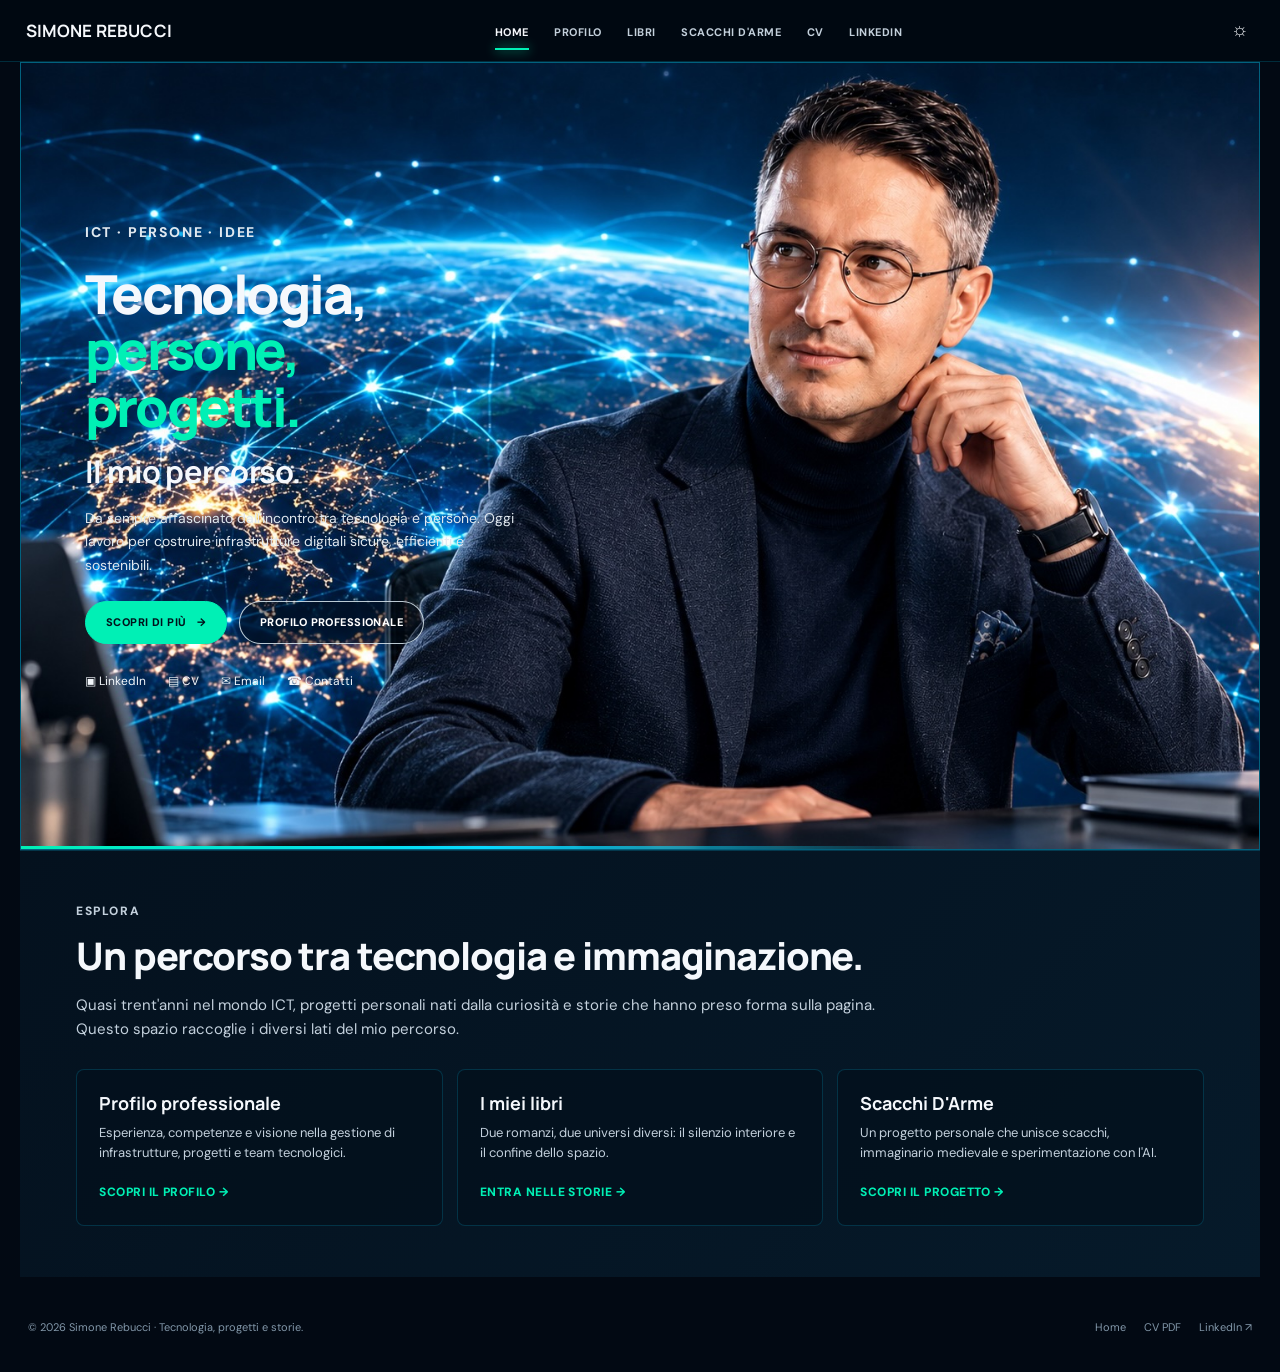
==== commit 50326f76: "Versione 20261018" ====
--- a/index.html
+++ b/index.html
@@ -1,2 +1,2 @@
-<!doctype html><html lang="it"><head><meta charset="utf-8"><meta name="viewport" content="width=device-width, initial-scale=1"><meta name="theme-color" content="#020913"><meta name="description" content="Simone Rebucci: ICT Management, infrastrutture digitali, project management, libri e progetti personali."><title>Tecnologia, persone, progetti | Simone Rebucci</title><link rel="stylesheet" href="assets.css"><script defer src="assets.js"></script></head><body><header class="site-header"><div class="nav-wrap"><a class="brand" href="index.html">SIMONE REBUCCI</a><button class="menu-toggle" aria-label="Apri menu" aria-expanded="false">☰</button><nav class="nav" aria-label="Navigazione principale"><a href="index.html" class="active" >HOME</a><a href="profilo-professionale.html" class="" >PROFILO</a><a href="libri.html" class="" >LIBRI</a><a href="scacchi-darme.html" class="" >SCACCHI D'ARME</a><a href="cv.html" class="" >CV</a><a href="https://www.linkedin.com/in/simonerebucci/" class="" target="_blank" rel="noopener noreferrer">LINKEDIN</a></nav><button class="theme-toggle" aria-label="Cambia tema chiaro/scuro">☼</button></div></header><main class="page-shell"><section class="frame"><div class="hero home-hero"><div class="hero-copy"><p class="eyebrow">ICT · PERSONE · IDEE</p><h1>Tecnologia,<br><span class="accent">persone,</span><br><span class="accent">progetti.</span></h1><h2>Il mio percorso.</h2><p>Da sempre affascinato dall'incontro tra tecnologia e persone. Oggi lavoro per costruire infrastrutture digitali sicure, efficienti e sostenibili.</p><div class="actions"><a class="btn primary" href="profilo-professionale.html">Scopri di più <span>→</span></a><a class="btn secondary" href="profilo-professionale.html">Profilo professionale</a></div><div class="social-row"><a href="https://www.linkedin.com/in/simonerebucci/" target="_blank" rel="noopener noreferrer">▣ LinkedIn</a><a href="cv.html">▤ CV</a><a href="mailto:">✉ Email</a><a href="cv.html#contatti">☎ Contatti</a></div></div><img class="portrait" src="images/profile.jpg" alt="Ritratto di Simone Rebucci"><div class="hero-home-bottom"></div></div></section>
+<!doctype html><html lang="it"><head><meta charset="utf-8"><meta name="viewport" content="width=device-width, initial-scale=1"><meta name="theme-color" content="#020913"><meta name="description" content="Simone Rebucci: ICT Management, infrastrutture digitali, project management, libri e progetti personali."><title>Tecnologia, persone, progetti | Simone Rebucci</title><link rel="stylesheet" href="assets.css"><script defer src="assets.js"></script></head><body><header class="site-header"><div class="nav-wrap"><a class="brand" href="index.html">SIMONE REBUCCI</a><button class="menu-toggle" aria-label="Apri menu" aria-expanded="false">☰</button><nav class="nav" aria-label="Navigazione principale"><a href="index.html" class="active" >HOME</a><a href="profilo-professionale.html" class="" >PROFILO</a><a href="libri.html" class="" >LIBRI</a><a href="scacchi-darme.html" class="" >SCACCHI D'ARME</a><a href="cv.html" class="" >CV</a><a href="https://www.linkedin.com/in/simonerebucci/" class="" target="_blank" rel="noopener noreferrer">LINKEDIN</a></nav><button class="theme-toggle" aria-label="Cambia tema chiaro/scuro">☼</button></div></header><main class="page-shell"><section class="frame"><div class="hero home-hero"><div class="hero-copy"><p class="eyebrow">ICT · PERSONE · IDEE</p><h1>Tecnologia,<br><span class="accent">persone,</span><br><span class="accent">progetti.</span></h1><h2>Il mio percorso.</h2><p>Da sempre affascinato dall'incontro tra tecnologia e persone. Oggi lavoro per costruire infrastrutture digitali sicure, efficienti e sostenibili.</p><div class="actions"><a class="btn primary" href="profilo-professionale.html">Scopri di più <span>→</span></a><a class="btn secondary" href="profilo-professionale.html">Profilo professionale</a></div><div class="social-row"><a href="https://www.linkedin.com/in/simonerebucci/" target="_blank" rel="noopener noreferrer">▣ LinkedIn</a><a href="cv.html">▤ CV</a><a href="mailto:">✉ Email</a><a href="cv.html#contatti">☎ Contatti</a></div></div><div class="hero-home-bottom"></div></div></section>
 <section class="below-section"><p class="eyebrow">ESPLORA</p><h2>Un percorso tra tecnologia e immaginazione.</h2><p>Quasi trent'anni nel mondo ICT, progetti personali nati dalla curiosità e storie che hanno preso forma sulla pagina. Questo spazio raccoglie i diversi lati del mio percorso.</p><div class="card-grid"><a class="content-card" href="profilo-professionale.html"><h3>Profilo professionale</h3><p>Esperienza, competenze e visione nella gestione di infrastrutture, progetti e team tecnologici.</p><span class="text-link">Scopri il profilo →</span></a><a class="content-card" href="libri.html"><h3>I miei libri</h3><p>Due romanzi, due universi diversi: il silenzio interiore e il confine dello spazio.</p><span class="text-link">Entra nelle storie →</span></a><a class="content-card" href="scacchi-darme.html"><h3>Scacchi D'Arme</h3><p>Un progetto personale che unisce scacchi, immaginario medievale e sperimentazione con l'AI.</p><span class="text-link">Scopri il progetto →</span></a></div></section></main><footer class="footer"><span>© <span data-year>2026</span> Simone Rebucci · Tecnologia, progetti e storie.</span><div class="footer-links"><a href="index.html">Home</a><a href="CV_Simone_Rebucci.pdf" target="_blank">CV PDF</a><a href="https://www.linkedin.com/in/simonerebucci/" target="_blank" rel="noopener noreferrer">LinkedIn ↗</a></div></footer></body></html>
--- a/assets.css
+++ b/assets.css
@@ -1,6 +1,74 @@
 @import url('https://fonts.googleapis.com/css2?family=DM+Sans:wght@400;500;600;700&family=Manrope:wght@400;500;600;700;800&display=swap');
 :root{--bg:#020913;--panel:#061523;--panel2:#081b2b;--text:#f5f8fc;--muted:#c3d0dc;--subtle:#8297a9;--line:rgba(0,204,255,.43);--line-soft:rgba(0,204,255,.18);--cyan:#08d9ff;--green:#00f0b5;--max:1440px;--nav-h:74px;--shadow:0 20px 60px rgba(0,0,0,.35)}
-*{box-sizing:border-box}html{scroll-behavior:smooth;scroll-padding-top:90px}body{margin:0;background:var(--bg);color:var(--text);font-family:'DM Sans',Arial,sans-serif;line-height:1.6;font-size:15px}body.light{--bg:#edf4f8;--panel:#fff;--panel2:#e4f0f5;--text:#071726;--muted:#304659;--subtle:#5d7182;--line:rgba(0,126,167,.42);--line-soft:rgba(0,126,167,.18);--shadow:0 20px 60px rgba(8,35,53,.12)}a{color:inherit;text-decoration:none}button{font:inherit}.site-header{height:var(--nav-h);position:sticky;top:0;z-index:50;background:rgba(1,9,18,.94);backdrop-filter:blur(16px);border-bottom:1px solid var(--line-soft)}body.light .site-header{background:rgba(245,250,253,.94)}.nav-wrap{height:100%;max-width:var(--max);margin:auto;padding:0 34px;display:flex;align-items:center;justify-content:space-between;gap:24px}.brand{font:700 17px/1 'Manrope',sans-serif;letter-spacing:.01em;white-space:nowrap}.nav{display:flex;align-items:center;gap:clamp(14px,2vw,32px)}.nav a{font-size:11px;font-weight:700;letter-spacing:.045em;text-transform:uppercase;color:var(--muted);padding:28px 0 24px;position:relative;white-space:nowrap}.nav a:hover,.nav a.active{color:var(--text)}.nav a.active:after{content:'';position:absolute;bottom:15px;left:0;right:0;height:2px;background:var(--green);box-shadow:0 0 12px var(--green)}.theme-toggle,.menu-toggle{background:none;border:0;color:var(--text);cursor:pointer;font-size:19px;padding:6px}.menu-toggle{display:none}.page-shell{max-width:var(--max);margin:0 auto;padding:0 24px 26px}.frame{border:1px solid var(--line);position:relative;overflow:hidden;min-height:calc(100vh - var(--nav-h) - 48px);background:#03101c;isolation:isolate}.hero{position:relative;display:grid;align-items:center;min-height:calc(100vh - var(--nav-h) - 48px);overflow:hidden;background-size:cover;background-position:center}.hero:before{content:'';position:absolute;inset:0;z-index:-1;background:linear-gradient(90deg,rgba(1,9,18,.97) 0%,rgba(1,12,23,.82) 37%,rgba(1,12,23,.28) 70%,rgba(1,12,23,.05) 100%)}.hero:after{content:'';position:absolute;inset:0;pointer-events:none;background:linear-gradient(0deg,rgba(1,8,16,.6),transparent 22%,transparent 78%,rgba(1,8,16,.12));z-index:-1}.home-hero{background-image:url('images/hero-network.jpg');background-position:center}.home-hero:before{background:linear-gradient(90deg,rgba(1,9,18,.96) 0%,rgba(1,9,18,.75) 35%,rgba(1,9,18,.12) 75%,rgba(1,9,18,.2) 100%)}.hero-copy{position:relative;z-index:2;padding:clamp(34px,6vw,84px);max-width:620px}.eyebrow{font-size:12px;font-weight:800;letter-spacing:.13em;text-transform:uppercase;color:var(--green);margin:0 0 13px}.hero h1{font:800 clamp(38px,4.3vw,64px)/1.05 'Manrope',sans-serif;letter-spacing:-.045em;margin:0 0 18px;max-width:650px}.hero h1 .accent{color:var(--green)}.hero h2{font:700 clamp(24px,2.4vw,36px)/1.18 'Manrope',sans-serif;letter-spacing:-.025em;margin:0 0 18px}.hero p{color:#e0e8ef;max-width:500px;margin:0 0 22px;font-size:15px;line-height:1.65}.hero .lead{font-size:17px;color:#fff}.actions{display:flex;flex-wrap:wrap;gap:12px;margin-top:24px}.btn{display:inline-flex;align-items:center;justify-content:center;gap:10px;border:1px solid rgba(233,248,255,.8);border-radius:999px;padding:12px 20px;font-size:11px;font-weight:800;letter-spacing:.04em;text-transform:uppercase;transition:transform .2s,box-shadow .2s,background .2s;min-height:42px}.btn:hover{transform:translateY(-2px);box-shadow:0 7px 24px rgba(0,240,181,.16)}.btn.primary{background:var(--green);color:#00121b;border-color:var(--green)}.btn.secondary{background:rgba(0,10,20,.4);color:#fff}.social-row{display:flex;flex-wrap:wrap;gap:22px;margin-top:28px}.social-row a{font-size:12px;color:#f3f7fb;display:flex;align-items:center;gap:8px}.social-row a:hover{color:var(--green)}.portrait{position:absolute;z-index:1;right:3%;bottom:0;height:91%;width:min(44%,540px);object-fit:cover;object-position:center 22%;border-radius:46% 46% 0 0 / 25% 25% 0 0;mix-blend-mode:normal;mask-image:linear-gradient(180deg,#000 78%,transparent 100%),linear-gradient(90deg,transparent 0%,#000 17%,#000 100%);mask-composite:intersect;filter:contrast(1.02) saturate(.9);box-shadow:none}.hero-home-bottom{position:absolute;bottom:0;left:0;right:0;height:3px;background:linear-gradient(90deg,var(--green),var(--cyan),transparent 75%)}.feature-strip{display:grid;grid-template-columns:repeat(4,1fr);gap:10px;padding:0 30px 30px;position:absolute;bottom:0;left:0;right:0;z-index:4}.feature{min-height:96px;padding:16px 18px;border:1px solid var(--line);background:rgba(1,13,24,.82);backdrop-filter:blur(10px);border-radius:8px}.feature .icon{font-size:23px;color:var(--cyan);line-height:1;margin-bottom:8px}.feature strong{display:block;font:700 14px/1.3 'Manrope',sans-serif}.feature span{display:block;color:#bcd0dd;font-size:12px;line-height:1.4;margin-top:2px}.profile-hero{background-image:url('images/datacenter.jpg');background-position:center}.profile-hero:before{background:linear-gradient(90deg,rgba(1,9,18,.97) 0%,rgba(1,9,18,.84) 38%,rgba(1,9,18,.22) 72%,rgba(1,9,18,.2) 100%)}.profile-hero .hero-copy{padding-top:60px;padding-bottom:180px}.profile-hero .hero h2{max-width:550px}.profile-hero .hero-copy p{font-size:14px}.book-hero{background-position:center;background-size:cover}.romitorio-hero{background-image:url('images/romitorio-ambientazione.jpg');background-position:center 54%}.romitorio-hero:before{background:linear-gradient(90deg,rgba(1,10,17,.89) 0%,rgba(1,10,17,.67) 36%,rgba(1,10,17,.14) 75%,rgba(1,10,17,.1) 100%)}.orbita-hero{background-image:url('images/ultima-orbita-spazio.jpg');background-position:center}.orbita-hero:before{background:linear-gradient(90deg,rgba(1,9,18,.95) 0%,rgba(1,9,18,.7) 39%,rgba(1,9,18,.06) 78%,rgba(1,9,18,.08) 100%)}.scacchi-hero{background-image:url('images/scacchi-darme-battlefield.jpg');background-position:center}.scacchi-hero:before{background:linear-gradient(90deg,rgba(1,9,18,.93) 0%,rgba(1,9,18,.72) 39%,rgba(1,9,18,.12) 75%,rgba(1,9,18,.1) 100%)}.cv-hero{background-image:url('images/datacenter.jpg');background-position:center}.cv-hero:before{background:linear-gradient(90deg,rgba(1,9,18,.96) 0%,rgba(1,9,18,.79) 42%,rgba(1,9,18,.16) 80%,rgba(1,9,18,.1) 100%)}.book-cover{position:absolute;z-index:3;right:7%;bottom:7%;width:clamp(170px,20vw,290px);max-height:70%;object-fit:contain;filter:drop-shadow(0 20px 22px rgba(0,0,0,.55));transform:perspective(900px) rotateY(-5deg);transition:transform .3s}.book-cover:hover{transform:perspective(900px) rotateY(0deg) translateY(-4px)}.book-hero .hero-copy{padding-bottom:80px;max-width:620px}.book-hero h1{font-size:clamp(34px,3.2vw,48px)}.book-hero p{font-size:14px}.hero-meta{display:flex;gap:18px;flex-wrap:wrap;margin-top:24px;color:#d5e2ed;font-size:12px}.hero-meta span:before{content:'✦';color:var(--green);margin-right:7px}.below-section{padding:58px clamp(24px,5vw,72px);background:linear-gradient(135deg,#04111e,#061a2a);border-top:1px solid var(--line-soft)}.below-section h2{font:800 clamp(25px,3vw,38px)/1.15 'Manrope',sans-serif;margin:0 0 15px;letter-spacing:-.03em}.below-section p{max-width:820px;color:var(--muted)}.card-grid{display:grid;grid-template-columns:repeat(3,1fr);gap:16px;margin-top:28px}.content-card{border:1px solid var(--line-soft);background:rgba(3,16,28,.75);border-radius:8px;padding:22px;transition:border-color .2s,transform .2s}.content-card:hover{border-color:var(--cyan);transform:translateY(-3px)}.content-card h3{font:700 18px/1.25 'Manrope',sans-serif;margin:0 0 8px}.content-card p{font-size:13px;margin:0 0 15px}.text-link{color:var(--green);font-size:12px;font-weight:800;text-transform:uppercase;letter-spacing:.04em}.skills-grid{display:grid;grid-template-columns:repeat(4,1fr);gap:10px;position:absolute;left:32px;right:32px;bottom:28px;z-index:3}.skill-card{border:1px solid var(--line);border-radius:8px;background:rgba(1,12,22,.88);backdrop-filter:blur(9px);padding:15px 18px;min-height:102px}.skill-card .icon{color:var(--cyan);font-size:25px;line-height:1.1;margin-bottom:7px}.skill-card strong{display:block;font:700 13px/1.3 'Manrope',sans-serif}.skill-card span{display:block;color:#b6c8d5;font-size:11px;line-height:1.4}.profile-hero .hero-copy{max-width:610px}.profile-hero .hero h1{font-size:clamp(32px,3vw,46px)}.profile-hero .hero p{max-width:500px}.cv-hero .hero-copy{max-width:640px}.cv-hero h1{font-size:clamp(35px,3.5vw,52px)}.cv-hero .hero p{max-width:530px}.cv-side-note{position:absolute;right:7%;bottom:9%;width:29%;max-width:340px;padding:20px;border:1px solid var(--line);background:rgba(1,12,22,.78);backdrop-filter:blur(12px)}.cv-side-note strong{display:block;color:var(--green);font-size:13px;text-transform:uppercase;letter-spacing:.08em;margin-bottom:8px}.cv-side-note p{font-size:13px;margin:0;color:#d9e5ee}.book-list-hero{background-image:linear-gradient(110deg,rgba(1,9,18,.97),rgba(1,9,18,.55)),url('images/ultima-orbita-spazio.jpg');background-size:cover;background-position:center}.book-list-hero .hero-copy{max-width:760px}.book-list-cards{display:grid;grid-template-columns:1fr 1fr;gap:20px}.book-list-card{display:grid;grid-template-columns:170px 1fr;gap:22px;align-items:center;border:1px solid var(--line);padding:22px;background:rgba(2,14,24,.8);border-radius:8px}.book-list-card img{width:100%;max-height:245px;object-fit:contain;filter:drop-shadow(0 10px 16px #0008)}.book-list-card h3{font:800 24px/1.2 'Manrope',sans-serif;margin:0 0 8px}.book-list-card p{font-size:13px;margin:0 0 15px}.footer{max-width:var(--max);margin:0 auto;padding:24px 28px 35px;display:flex;justify-content:space-between;gap:15px;flex-wrap:wrap;color:var(--subtle);font-size:11px}.footer a:hover{color:var(--green)}.footer-links{display:flex;gap:18px;flex-wrap:wrap}.mobile-only{display:none}
-@media(max-width:1050px){.nav-wrap{padding:0 22px}.nav{gap:15px}.nav a{font-size:10px}.hero-copy{padding:42px}.portrait{right:0;width:48%;height:82%}.feature-strip{grid-template-columns:repeat(2,1fr);position:relative;padding:0 22px 22px}.profile-hero .hero-copy{padding-bottom:60px}.skills-grid{grid-template-columns:repeat(2,1fr);position:relative;left:auto;right:auto;bottom:auto;padding:0 22px 22px}.profile-hero{display:block}.profile-hero .hero{min-height:590px}.profile-hero .hero-copy{padding-bottom:50px}.book-cover{right:4%;width:clamp(150px,22vw,230px)}.cv-side-note{right:4%;width:31%}}
-@media(max-width:720px){:root{--nav-h:66px}.page-shell{padding:0 12px 14px}.nav-wrap{padding:0 16px}.brand{font-size:14px}.menu-toggle{display:block}.nav{display:none;position:absolute;top:65px;left:0;right:0;padding:12px 20px 20px;background:rgba(1,9,18,.98);border-bottom:1px solid var(--line);flex-direction:column;align-items:stretch;gap:0}.nav.open{display:flex}.nav a{padding:12px 0;font-size:12px}.nav a.active:after{bottom:5px;right:auto;width:36px}.theme-toggle{margin-left:auto}.frame{min-height:0}.hero{min-height:670px;align-items:start}.hero-copy{padding:38px 25px 250px;max-width:100%}.hero h1{font-size:42px}.hero h2{font-size:29px}.hero p{font-size:14px}.home-hero{background-position:60% center}.home-hero:before{background:linear-gradient(180deg,rgba(1,9,18,.93) 0%,rgba(1,9,18,.76) 43%,rgba(1,9,18,.2) 100%)}.portrait{height:43%;width:62%;right:-1%;bottom:0;object-position:center 22%;mask-image:linear-gradient(180deg,transparent 0%,#000 20%,#000 90%,transparent 100%);opacity:.94}.social-row{gap:14px;margin-top:20px}.social-row a{font-size:11px}.feature-strip{grid-template-columns:1fr 1fr;padding:0 12px 12px;gap:7px;margin-top:-4px}.feature{min-height:85px;padding:12px}.feature strong{font-size:12px}.feature span{font-size:10px}.profile-hero .hero{min-height:520px}.profile-hero .hero-copy{padding:38px 24px 30px}.profile-hero .hero:before{background:linear-gradient(180deg,rgba(1,9,18,.96) 0%,rgba(1,9,18,.78) 52%,rgba(1,9,18,.25) 100%)}.skills-grid{grid-template-columns:1fr 1fr;padding:0 12px 12px;gap:7px}.skill-card{padding:12px;min-height:90px}.skill-card strong{font-size:12px}.skill-card span{font-size:10px}.book-hero .hero{min-height:690px}.book-hero .hero-copy{padding:36px 24px 275px}.book-hero:before{background:linear-gradient(180deg,rgba(1,9,18,.94) 0%,rgba(1,9,18,.72) 50%,rgba(1,9,18,.2) 100%)}.book-cover{width:150px;max-height:250px;right:22px;bottom:18px}.orbita-hero .book-cover,.romitorio-hero .book-cover{width:145px}.book-hero h1{font-size:37px}.hero-meta{gap:9px}.cv-hero .hero{min-height:630px}.cv-hero .hero-copy{padding:38px 24px 210px}.cv-side-note{left:24px;right:24px;bottom:20px;width:auto;max-width:none}.below-section{padding:36px 22px}.card-grid{grid-template-columns:1fr}.book-list-hero .hero{min-height:480px}.book-list-hero .hero-copy{padding-bottom:40px}.book-list-cards{grid-template-columns:1fr}.book-list-card{grid-template-columns:105px 1fr;padding:14px;gap:15px}.book-list-card h3{font-size:20px}.book-list-card img{max-height:170px}.footer{padding:22px 18px}.mobile-only{display:inline}.desktop-only{display:none}}
+*{box-sizing:border-box}html{scroll-behavior:smooth;scroll-padding-top:90px}body{margin:0;background:var(--bg);color:var(--text);font-family:'DM Sans',Arial,sans-serif;line-height:1.6;font-size:15px}body.light{--bg:#edf4f8;--panel:#fff;--panel2:#e4f0f5;--text:#071726;--muted:#304659;--subtle:#5d7182;--line:rgba(0,126,167,.42);--line-soft:rgba(0,126,167,.18);--shadow:0 20px 60px rgba(8,35,53,.12)}a{color:inherit;text-decoration:none}button{font:inherit}.site-header{height:var(--nav-h);position:sticky;top:0;z-index:50;background:rgba(1,9,18,.94);backdrop-filter:blur(16px);border-bottom:1px solid var(--line-soft)}body.light .site-header{background:rgba(245,250,253,.94)}.nav-wrap{height:100%;max-width:var(--max);margin:auto;padding:0 34px;display:flex;align-items:center;justify-content:space-between;gap:24px}.brand{font:700 17px/1 'Manrope',sans-serif;letter-spacing:.01em;white-space:nowrap}.nav{display:flex;align-items:center;gap:clamp(14px,2vw,32px)}.nav a{font-size:11px;font-weight:700;letter-spacing:.045em;text-transform:uppercase;color:var(--muted);padding:28px 0 24px;position:relative;white-space:nowrap}.nav a:hover,.nav a.active{color:var(--text)}.nav a.active:after{content:'';position:absolute;bottom:15px;left:0;right:0;height:2px;background:var(--green);box-shadow:0 0 12px var(--green)}.theme-toggle,.menu-toggle{background:none;border:0;color:var(--text);cursor:pointer;font-size:19px;padding:6px}.menu-toggle{display:none}.page-shell{max-width:var(--max);margin:0 auto;padding:0 24px 26px}.frame{border:1px solid var(--line);position:relative;overflow:hidden;min-height:calc(100vh - var(--nav-h) - 48px);background:#03101c;isolation:isolate}.hero{position:relative;display:grid;align-items:center;min-height:calc(100vh - var(--nav-h) - 48px);overflow:hidden;background-size:cover;background-position:center}.hero:before{content:'';position:absolute;inset:0;z-index:-1;background:linear-gradient(90deg,rgba(1,9,18,.97) 0%,rgba(1,12,23,.82) 37%,rgba(1,12,23,.28) 70%,rgba(1,12,23,.05) 100%)}.hero:after{content:'';position:absolute;inset:0;pointer-events:none;background:linear-gradient(0deg,rgba(1,8,16,.6),transparent 22%,transparent 78%,rgba(1,8,16,.12));z-index:-1}.home-hero{background-image:url('images/hero-network.jpg');background-position:center}.home-hero:before{background:linear-gradient(90deg,rgba(1,9,18,.96) 0%,rgba(1,9,18,.75) 35%,rgba(1,9,18,.12) 75%,rgba(1,9,18,.2) 100%)}.hero-copy{position:relative;z-index:2;padding:clamp(34px,6vw,84px);max-width:620px}.eyebrow{font-size:12px;font-weight:800;letter-spacing:.13em;text-transform:uppercase;color:var(--green);margin:0 0 13px}.hero h1{font:800 clamp(38px,4.3vw,64px)/1.05 'Manrope',sans-serif;letter-spacing:-.045em;margin:0 0 18px;max-width:650px}.hero h1 .accent{color:var(--green)}.hero h2{font:700 clamp(24px,2.4vw,36px)/1.18 'Manrope',sans-serif;letter-spacing:-.025em;margin:0 0 18px}.hero p{color:#e0e8ef;max-width:500px;margin:0 0 22px;font-size:15px;line-height:1.65}.hero .lead{font-size:17px;color:#fff}.actions{display:flex;flex-wrap:wrap;gap:12px;margin-top:24px}.btn{display:inline-flex;align-items:center;justify-content:center;gap:10px;border:1px solid rgba(233,248,255,.8);border-radius:999px;padding:12px 20px;font-size:11px;font-weight:800;letter-spacing:.04em;text-transform:uppercase;transition:transform .2s,box-shadow .2s,background .2s;min-height:42px}.btn:hover{transform:translateY(-2px);box-shadow:0 7px 24px rgba(0,240,181,.16)}.btn.primary{background:var(--green);color:#00121b;border-color:var(--green)}.btn.secondary{background:rgba(0,10,20,.4);color:#fff}.social-row{display:flex;flex-wrap:wrap;gap:22px;margin-top:28px}.social-row a{font-size:12px;color:#f3f7fb;display:flex;align-items:center;gap:8px}.social-row a:hover{color:var(--green)}.hero-home-bottom{position:absolute;bottom:0;left:0;right:0;height:3px;background:linear-gradient(90deg,var(--green),var(--cyan),transparent 75%)}.feature-strip{display:grid;grid-template-columns:repeat(4,1fr);gap:10px;padding:0 30px 30px;position:absolute;bottom:0;left:0;right:0;z-index:4}.feature{min-height:96px;padding:16px 18px;border:1px solid var(--line);background:rgba(1,13,24,.82);backdrop-filter:blur(10px);border-radius:8px}.feature .icon{font-size:23px;color:var(--cyan);line-height:1;margin-bottom:8px}.feature strong{display:block;font:700 14px/1.3 'Manrope',sans-serif}.feature span{display:block;color:#bcd0dd;font-size:12px;line-height:1.4;margin-top:2px}.profile-hero{background-image:url('images/datacenter.jpg');background-position:center}.profile-hero:before{background:linear-gradient(90deg,rgba(1,9,18,.97) 0%,rgba(1,9,18,.84) 38%,rgba(1,9,18,.22) 72%,rgba(1,9,18,.2) 100%)}.profile-hero .hero-copy{padding-top:60px;padding-bottom:180px}.profile-hero .hero h2{max-width:550px}.profile-hero .hero-copy p{font-size:14px}.book-hero{background-position:center;background-size:cover}.romitorio-hero{background-image:url('images/romitorio-ambientazione.jpg');background-position:center 54%}.romitorio-hero:before{background:linear-gradient(90deg,rgba(1,10,17,.89) 0%,rgba(1,10,17,.67) 36%,rgba(1,10,17,.14) 75%,rgba(1,10,17,.1) 100%)}.orbita-hero{background-image:url('images/ultima-orbita-spazio.jpg');background-position:center}.orbita-hero:before{background:linear-gradient(90deg,rgba(1,9,18,.95) 0%,rgba(1,9,18,.7) 39%,rgba(1,9,18,.06) 78%,rgba(1,9,18,.08) 100%)}.scacchi-hero{background-image:url('images/scacchi-darme-battlefield.jpg');background-position:center}.scacchi-hero:before{background:linear-gradient(90deg,rgba(1,9,18,.93) 0%,rgba(1,9,18,.72) 39%,rgba(1,9,18,.12) 75%,rgba(1,9,18,.1) 100%)}.cv-hero{background-image:url('images/datacenter.jpg');background-position:center}.cv-hero:before{background:linear-gradient(90deg,rgba(1,9,18,.96) 0%,rgba(1,9,18,.79) 42%,rgba(1,9,18,.16) 80%,rgba(1,9,18,.1) 100%)}.book-cover{position:absolute;z-index:3;right:7%;bottom:7%;width:clamp(170px,20vw,290px);max-height:70%;object-fit:contain;filter:drop-shadow(0 20px 22px rgba(0,0,0,.55));transform:perspective(900px) rotateY(-5deg);transition:transform .3s}.book-cover:hover{transform:perspective(900px) rotateY(0deg) translateY(-4px)}.book-hero .hero-copy{padding-bottom:80px;max-width:620px}.book-hero h1{font-size:clamp(34px,3.2vw,48px)}.book-hero p{font-size:14px}.hero-meta{display:flex;gap:18px;flex-wrap:wrap;margin-top:24px;color:#d5e2ed;font-size:12px}.hero-meta span:before{content:'✦';color:var(--green);margin-right:7px}.below-section{padding:58px clamp(24px,5vw,72px);background:linear-gradient(135deg,#04111e,#061a2a);border-top:1px solid var(--line-soft)}.below-section h2{font:800 clamp(25px,3vw,38px)/1.15 'Manrope',sans-serif;margin:0 0 15px;letter-spacing:-.03em}.below-section p{max-width:820px;color:var(--muted)}.card-grid{display:grid;grid-template-columns:repeat(3,1fr);gap:16px;margin-top:28px}.content-card{border:1px solid var(--line-soft);background:rgba(3,16,28,.75);border-radius:8px;padding:22px;transition:border-color .2s,transform .2s}.content-card:hover{border-color:var(--cyan);transform:translateY(-3px)}.content-card h3{font:700 18px/1.25 'Manrope',sans-serif;margin:0 0 8px}.content-card p{font-size:13px;margin:0 0 15px}.text-link{color:var(--green);font-size:12px;font-weight:800;text-transform:uppercase;letter-spacing:.04em}.skills-grid{display:grid;grid-template-columns:repeat(4,1fr);gap:10px;position:absolute;left:32px;right:32px;bottom:28px;z-index:3}.skill-card{border:1px solid var(--line);border-radius:8px;background:rgba(1,12,22,.88);backdrop-filter:blur(9px);padding:15px 18px;min-height:102px}.skill-card .icon{color:var(--cyan);font-size:25px;line-height:1.1;margin-bottom:7px}.skill-card strong{display:block;font:700 13px/1.3 'Manrope',sans-serif}.skill-card span{display:block;color:#b6c8d5;font-size:11px;line-height:1.4}.profile-hero .hero-copy{max-width:610px}.profile-hero .hero h1{font-size:clamp(32px,3vw,46px)}.profile-hero .hero p{max-width:500px}.cv-hero .hero-copy{max-width:640px}.cv-hero h1{font-size:clamp(35px,3.5vw,52px)}.cv-hero .hero p{max-width:530px}.cv-side-note{position:absolute;right:7%;bottom:9%;width:29%;max-width:340px;padding:20px;border:1px solid var(--line);background:rgba(1,12,22,.78);backdrop-filter:blur(12px)}.cv-side-note strong{display:block;color:var(--green);font-size:13px;text-transform:uppercase;letter-spacing:.08em;margin-bottom:8px}.cv-side-note p{font-size:13px;margin:0;color:#d9e5ee}.book-list-hero{background-image:linear-gradient(110deg,rgba(1,9,18,.97),rgba(1,9,18,.55)),url('images/ultima-orbita-spazio.jpg');background-size:cover;background-position:center}.book-list-hero .hero-copy{max-width:760px}.book-list-cards{display:grid;grid-template-columns:1fr 1fr;gap:20px}.book-list-card{display:grid;grid-template-columns:170px 1fr;gap:22px;align-items:center;border:1px solid var(--line);padding:22px;background:rgba(2,14,24,.8);border-radius:8px}.book-list-card img{width:100%;max-height:245px;object-fit:contain;filter:drop-shadow(0 10px 16px #0008)}.book-list-card h3{font:800 24px/1.2 'Manrope',sans-serif;margin:0 0 8px}.book-list-card p{font-size:13px;margin:0 0 15px}.footer{max-width:var(--max);margin:0 auto;padding:24px 28px 35px;display:flex;justify-content:space-between;gap:15px;flex-wrap:wrap;color:var(--subtle);font-size:11px}.footer a:hover{color:var(--green)}.footer-links{display:flex;gap:18px;flex-wrap:wrap}.mobile-only{display:none}
+@media(max-width:1050px){.nav-wrap{padding:0 22px}.nav{gap:15px}.nav a{font-size:10px}.hero-copy{padding:42px}.feature-strip{grid-template-columns:repeat(2,1fr);position:relative;padding:0 22px 22px}.profile-hero .hero-copy{padding-bottom:60px}.skills-grid{grid-template-columns:repeat(2,1fr);position:relative;left:auto;right:auto;bottom:auto;padding:0 22px 22px}.profile-hero{display:block}.profile-hero .hero{min-height:590px}.profile-hero .hero-copy{padding-bottom:50px}.book-cover{right:4%;width:clamp(150px,22vw,230px)}.cv-side-note{right:4%;width:31%}}
+@media(max-width:720px){:root{--nav-h:66px}.page-shell{padding:0 12px 14px}.nav-wrap{padding:0 16px}.brand{font-size:14px}.menu-toggle{display:block}.nav{display:none;position:absolute;top:65px;left:0;right:0;padding:12px 20px 20px;background:rgba(1,9,18,.98);border-bottom:1px solid var(--line);flex-direction:column;align-items:stretch;gap:0}.nav.open{display:flex}.nav a{padding:12px 0;font-size:12px}.nav a.active:after{bottom:5px;right:auto;width:36px}.theme-toggle{margin-left:auto}.frame{min-height:0}.hero{min-height:670px;align-items:start}.hero-copy{padding:38px 25px 250px;max-width:100%}.hero h1{font-size:42px}.hero h2{font-size:29px}.hero p{font-size:14px}.home-hero{background-position:60% center}.home-hero:before{background:linear-gradient(180deg,rgba(1,9,18,.93) 0%,rgba(1,9,18,.76) 43%,rgba(1,9,18,.2) 100%)}.social-row{gap:14px;margin-top:20px}.social-row a{font-size:11px}.feature-strip{grid-template-columns:1fr 1fr;padding:0 12px 12px;gap:7px;margin-top:-4px}.feature{min-height:85px;padding:12px}.feature strong{font-size:12px}.feature span{font-size:10px}.profile-hero .hero{min-height:520px}.profile-hero .hero-copy{padding:38px 24px 30px}.profile-hero .hero:before{background:linear-gradient(180deg,rgba(1,9,18,.96) 0%,rgba(1,9,18,.78) 52%,rgba(1,9,18,.25) 100%)}.skills-grid{grid-template-columns:1fr 1fr;padding:0 12px 12px;gap:7px}.skill-card{padding:12px;min-height:90px}.skill-card strong{font-size:12px}.skill-card span{font-size:10px}.book-hero .hero{min-height:690px}.book-hero .hero-copy{padding:36px 24px 275px}.book-hero:before{background:linear-gradient(180deg,rgba(1,9,18,.94) 0%,rgba(1,9,18,.72) 50%,rgba(1,9,18,.2) 100%)}.book-cover{width:150px;max-height:250px;right:22px;bottom:18px}.orbita-hero .book-cover,.romitorio-hero .book-cover{width:145px}.book-hero h1{font-size:37px}.hero-meta{gap:9px}.cv-hero .hero{min-height:630px}.cv-hero .hero-copy{padding:38px 24px 210px}.cv-side-note{left:24px;right:24px;bottom:20px;width:auto;max-width:none}.below-section{padding:36px 22px}.card-grid{grid-template-columns:1fr}.book-list-hero .hero{min-height:480px}.book-list-hero .hero-copy{padding-bottom:40px}.book-list-cards{grid-template-columns:1fr}.book-list-card{grid-template-columns:105px 1fr;padding:14px;gap:15px}.book-list-card h3{font-size:20px}.book-list-card img{max-height:170px}.footer{padding:22px 18px}.mobile-only{display:inline}.desktop-only{display:none}}
 @media(prefers-reduced-motion:reduce){html{scroll-behavior:auto}*,*:before,*:after{transition:none!important}}
+
+
+/* ===== Responsive and light-theme refinement ===== */
+:root{--max:2400px;--nav-h:clamp(62px,3.6vw,78px)}
+.page-shell{max-width:2400px;width:100%;padding-inline:clamp(12px,1.55vw,38px);padding-bottom:clamp(14px,1.4vw,30px)}
+.nav-wrap{max-width:2400px;padding-inline:clamp(16px,2vw,46px)}
+.frame{width:100%;min-height:max(620px,calc(100svh - var(--nav-h) - 52px))}
+.hero{min-height:max(620px,calc(100svh - var(--nav-h) - 52px))}
+.hero h1{font-size:clamp(42px,4.2vw,88px)}
+.hero-copy{max-width:min(48vw,850px);padding:clamp(28px,5vw,112px)}
+.hero p{font-size:clamp(14px,.9vw,19px);max-width:min(34vw,680px)}
+.home-hero .hero-copy{max-width:min(49vw,900px)}
+
+.below-section{padding:clamp(36px,4vw,86px) clamp(20px,4.4vw,100px)}
+.card-grid{grid-template-columns:repeat(auto-fit,minmax(min(100%,260px),1fr));gap:clamp(12px,1.1vw,24px)}
+.book-list-cards{grid-template-columns:repeat(2,minmax(0,1fr))}
+/* Light theme: a deliberate cool-white palette, retaining cyan/green accents. */
+body.light{--bg:#f2f6fa;--panel:#ffffff;--panel2:#e7eef5;--text:#102235;--muted:#344b60;--subtle:#61768a;--line:rgba(0,132,173,.38);--line-soft:rgba(0,132,173,.18);--cyan:#008fb8;--green:#00a985;--shadow:0 18px 48px rgba(15,45,68,.10);background:#f2f6fa;color:var(--text)}
+body.light .site-header{background:rgba(247,250,253,.96);border-bottom-color:rgba(0,132,173,.24)}
+body.light .nav a{color:#42586b}body.light .nav a.active,body.light .nav a:hover{color:#102235}
+body.light .theme-toggle,body.light .menu-toggle{color:#102235}
+body.light .below-section{background:linear-gradient(135deg,#f7fafc,#eaf2f7);border-top-color:rgba(0,132,173,.22)}
+body.light .content-card,body.light .book-list-card{background:rgba(255,255,255,.9);border-color:rgba(0,132,173,.22);box-shadow:0 10px 28px rgba(18,47,68,.06)}
+body.light .content-card p,body.light .below-section p,body.light .book-list-card p{color:#344b60}
+body.light .book-list-card h3,body.light .content-card h3,body.light .below-section h2{color:#102235}
+body.light .text-link,body.light .footer a:hover{color:#007d9f}
+body.light .btn.secondary{background:rgba(255,255,255,.88);border-color:#7b91a4;color:#102235}
+body.light .footer{color:#61768a}
+body.light .nav.open{background:rgba(247,250,253,.99)}
+/* Scacchi D'Arme: restore the complete, chronological development diary. */
+.chess-subnav{position:sticky;top:var(--nav-h);z-index:30;display:flex;justify-content:center;flex-wrap:wrap;gap:clamp(12px,2vw,30px);padding:13px 18px;background:rgba(2,12,22,.94);border-bottom:1px solid var(--line-soft);backdrop-filter:blur(14px)}
+.chess-subnav a{font-size:11px;font-weight:800;letter-spacing:.07em;text-transform:uppercase;color:var(--muted)}
+.chess-subnav a:hover{color:var(--green)}
+.chess-content{width:min(2100px,94%);margin:0 auto;padding:0 clamp(10px,2vw,36px) 70px}
+.chess-content .section{padding:clamp(42px,5.2vw,100px) 0;border-top:1px solid var(--line-soft);scroll-margin-top:calc(var(--nav-h) + 55px)}
+.chess-content .section-header{display:grid;grid-template-columns:minmax(240px,.62fr) minmax(0,1.38fr);gap:clamp(22px,4vw,76px);align-items:start}
+.chess-content .section-index,.chess-content .date{font-size:11px;letter-spacing:.13em;text-transform:uppercase;color:var(--green);margin-bottom:12px;font-weight:800}
+.chess-content .section h2{font:800 clamp(27px,2.7vw,54px)/1.08 'Manrope',sans-serif;letter-spacing:-.035em;margin:0;color:var(--text)}
+.chess-content .section-lead{margin:14px 0 0;color:var(--muted);font-size:clamp(13px,.9vw,17px);line-height:1.75;max-width:440px}
+.chess-content .section-body{min-width:0}
+.chess-content .section-body p,.chess-content .entry p{color:var(--muted);font-size:clamp(14px,.86vw,17px);line-height:1.85;margin:0 0 17px}
+.chess-content .section-body strong,.chess-content .entry strong{color:var(--text)}
+.chess-content .entry{display:grid;grid-template-columns:minmax(0,1.08fr) minmax(280px,.92fr);gap:clamp(20px,3vw,52px);align-items:start}
+.chess-content .entry-text{min-width:0}
+.chess-content .entry h3{font:800 clamp(22px,1.9vw,36px)/1.15 'Manrope',sans-serif;letter-spacing:-.025em;color:var(--text);margin:9px 0 20px}
+.chess-content .entry-image{position:sticky;top:calc(var(--nav-h) + 64px);min-width:0}
+.chess-content .image-frame{position:relative;aspect-ratio:16/10;overflow:hidden;border:1px solid var(--line);border-radius:12px;background:var(--panel2);box-shadow:var(--shadow)}
+.chess-content .image-frame img{display:block;width:100%;height:100%;object-fit:cover}
+.chess-content .image-placeholder{display:none}
+.chess-content .image-caption{font-size:11px;color:var(--subtle);margin-top:9px;line-height:1.5}
+.chess-content .piece .entry-text:before{content:'PERSONAGGIO';display:inline-block;padding:5px 9px;border:1px solid var(--line);border-radius:999px;font-size:10px;letter-spacing:.12em;color:var(--green);margin-bottom:8px}
+.chess-content .roadmap{display:grid;grid-template-columns:repeat(2,minmax(0,1fr));gap:14px;margin-top:28px}
+.chess-content .roadmap-card{padding:clamp(17px,2vw,28px);border:1px solid var(--line-soft);border-radius:10px;background:var(--panel)}
+.chess-content .roadmap-card h4{font-size:16px;margin:0 0 8px;color:var(--text)}
+.chess-content .roadmap-card p{font-size:14px!important;margin:0;line-height:1.75!important}
+.chess-content .artifact,.chess-content .note{margin-top:30px;padding:clamp(20px,2.5vw,36px);border:1px solid var(--line);border-radius:12px;background:var(--panel2)}
+.chess-content .artifact{display:flex;align-items:center;justify-content:space-between;gap:20px}
+.chess-content .artifact h4{margin:0 0 8px;color:var(--text);font-size:18px}
+.chess-content .artifact p,.chess-content .note p{margin:0 0 12px;font-size:14px;line-height:1.8}
+.chess-content .artifact-link{display:inline-flex;align-items:center;justify-content:center;padding:12px 18px;border-radius:999px;background:var(--green);color:#00121b;font-size:11px;font-weight:900;white-space:nowrap}
+.chess-content .note blockquote{margin:0;color:var(--muted)}
+body.light .chess-subnav{background:rgba(247,250,253,.96);border-bottom-color:rgba(0,132,173,.2)}
+body.light .chess-subnav a{color:#42586b}body.light .chess-subnav a:hover{color:#007d9f}
+body.light .chess-content .roadmap-card,body.light .chess-content .artifact,body.light .chess-content .note{background:#fff;border-color:rgba(0,132,173,.22)}
+@media(min-width:1900px){.chess-content{width:min(2200px,94%)}.chess-content .entry{grid-template-columns:minmax(0,1.12fr) minmax(420px,.88fr)}}
+@media(max-width:1050px){.hero-copy{max-width:70vw}.hero p{max-width:55vw}.chess-content .section-header{grid-template-columns:1fr;gap:18px}.chess-content .section-lead{max-width:760px}.chess-content .entry-image{position:relative;top:auto}}
+@media(max-width:720px){.page-shell{padding:0 10px 12px}.frame,.hero{min-height:0}.hero{min-height:650px}.hero-copy{max-width:100%;padding:34px 24px 250px}.hero p{max-width:100%}.book-list-cards{grid-template-columns:1fr}.chess-subnav{top:var(--nav-h);gap:9px 16px;justify-content:flex-start;padding:10px 14px}.chess-subnav a{font-size:10px}.chess-content{width:100%;padding:0 16px 45px}.chess-content .section{padding:42px 0}.chess-content .entry{grid-template-columns:1fr;gap:16px}.chess-content .entry-image{order:2}.chess-content .roadmap{grid-template-columns:1fr}.chess-content .artifact{align-items:flex-start;flex-direction:column}.chess-content .section h2{font-size:clamp(26px,8vw,36px)}body.light .nav{background:rgba(247,250,253,.99)}}
+@media(min-width:721px) and (max-width:1100px){.chess-content .entry{grid-template-columns:minmax(0,1fr) minmax(260px,.8fr)}}
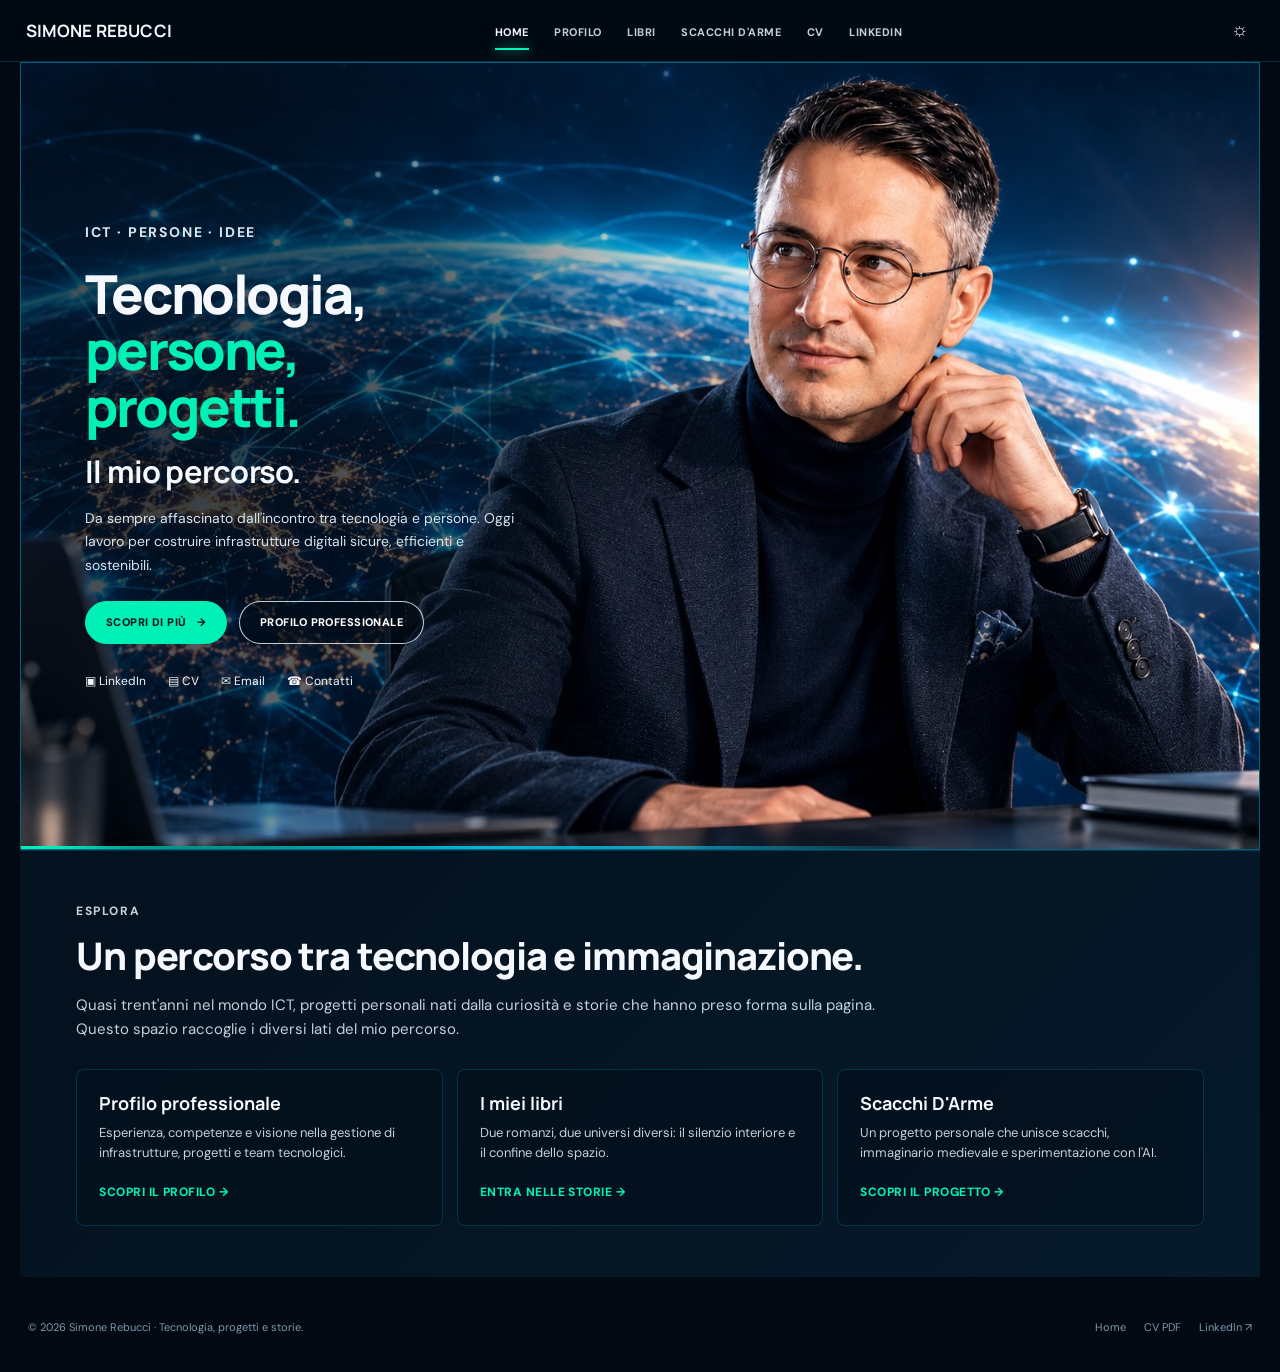
==== commit eb7d6ab2: "Reformat" ====
--- a/index.html
+++ b/index.html
@@ -1,2 +1,74 @@
-<!doctype html><html lang="it"><head><meta charset="utf-8"><meta name="viewport" content="width=device-width, initial-scale=1"><meta name="theme-color" content="#020913"><meta name="description" content="Simone Rebucci: ICT Management, infrastrutture digitali, project management, libri e progetti personali."><title>Tecnologia, persone, progetti | Simone Rebucci</title><link rel="stylesheet" href="assets.css"><script defer src="assets.js"></script></head><body><header class="site-header"><div class="nav-wrap"><a class="brand" href="index.html">SIMONE REBUCCI</a><button class="menu-toggle" aria-label="Apri menu" aria-expanded="false">☰</button><nav class="nav" aria-label="Navigazione principale"><a href="index.html" class="active" >HOME</a><a href="profilo-professionale.html" class="" >PROFILO</a><a href="libri.html" class="" >LIBRI</a><a href="scacchi-darme.html" class="" >SCACCHI D'ARME</a><a href="cv.html" class="" >CV</a><a href="https://www.linkedin.com/in/simonerebucci/" class="" target="_blank" rel="noopener noreferrer">LINKEDIN</a></nav><button class="theme-toggle" aria-label="Cambia tema chiaro/scuro">☼</button></div></header><main class="page-shell"><section class="frame"><div class="hero home-hero"><div class="hero-copy"><p class="eyebrow">ICT · PERSONE · IDEE</p><h1>Tecnologia,<br><span class="accent">persone,</span><br><span class="accent">progetti.</span></h1><h2>Il mio percorso.</h2><p>Da sempre affascinato dall'incontro tra tecnologia e persone. Oggi lavoro per costruire infrastrutture digitali sicure, efficienti e sostenibili.</p><div class="actions"><a class="btn primary" href="profilo-professionale.html">Scopri di più <span>→</span></a><a class="btn secondary" href="profilo-professionale.html">Profilo professionale</a></div><div class="social-row"><a href="https://www.linkedin.com/in/simonerebucci/" target="_blank" rel="noopener noreferrer">▣ LinkedIn</a><a href="cv.html">▤ CV</a><a href="mailto:">✉ Email</a><a href="cv.html#contatti">☎ Contatti</a></div></div><div class="hero-home-bottom"></div></div></section>
-<section class="below-section"><p class="eyebrow">ESPLORA</p><h2>Un percorso tra tecnologia e immaginazione.</h2><p>Quasi trent'anni nel mondo ICT, progetti personali nati dalla curiosità e storie che hanno preso forma sulla pagina. Questo spazio raccoglie i diversi lati del mio percorso.</p><div class="card-grid"><a class="content-card" href="profilo-professionale.html"><h3>Profilo professionale</h3><p>Esperienza, competenze e visione nella gestione di infrastrutture, progetti e team tecnologici.</p><span class="text-link">Scopri il profilo →</span></a><a class="content-card" href="libri.html"><h3>I miei libri</h3><p>Due romanzi, due universi diversi: il silenzio interiore e il confine dello spazio.</p><span class="text-link">Entra nelle storie →</span></a><a class="content-card" href="scacchi-darme.html"><h3>Scacchi D'Arme</h3><p>Un progetto personale che unisce scacchi, immaginario medievale e sperimentazione con l'AI.</p><span class="text-link">Scopri il progetto →</span></a></div></section></main><footer class="footer"><span>© <span data-year>2026</span> Simone Rebucci · Tecnologia, progetti e storie.</span><div class="footer-links"><a href="index.html">Home</a><a href="CV_Simone_Rebucci.pdf" target="_blank">CV PDF</a><a href="https://www.linkedin.com/in/simonerebucci/" target="_blank" rel="noopener noreferrer">LinkedIn ↗</a></div></footer></body></html>+<!doctype html>
+<html lang="it">
+
+<head>
+    <meta charset="utf-8">
+    <meta name="viewport" content="width=device-width, initial-scale=1">
+    <meta name="theme-color" content="#020913">
+    <meta name="description"
+        content="Simone Rebucci: ICT Management, infrastrutture digitali, project management, libri e progetti personali.">
+    <title>Tecnologia, persone, progetti | Simone Rebucci</title>
+    <link rel="stylesheet" href="assets.css">
+    <script defer src="assets.js"></script>
+</head>
+
+<body>
+    <header class="site-header">
+        <div class="nav-wrap"><a class="brand" href="index.html">SIMONE REBUCCI</a><button class="menu-toggle"
+                aria-label="Apri menu" aria-expanded="false">☰</button>
+            <nav class="nav" aria-label="Navigazione principale"><a href="index.html" class="active">HOME</a><a
+                    href="profilo-professionale.html" class="">PROFILO</a><a href="libri.html" class="">LIBRI</a><a
+                    href="scacchi-darme.html" class="">SCACCHI D'ARME</a><a href="cv.html" class="">CV</a><a
+                    href="https://www.linkedin.com/in/simonerebucci/" class="" target="_blank"
+                    rel="noopener noreferrer">LINKEDIN</a></nav><button class="theme-toggle"
+                aria-label="Cambia tema chiaro/scuro">☼</button>
+        </div>
+    </header>
+    <main class="page-shell">
+        <section class="frame">
+            <div class="hero home-hero">
+                <div class="hero-copy">
+                    <p class="eyebrow">ICT · PERSONE · IDEE</p>
+                    <h1>Tecnologia,<br><span class="accent">persone,</span><br><span class="accent">progetti.</span>
+                    </h1>
+                    <h2>Il mio percorso.</h2>
+                    <p>Da sempre affascinato dall'incontro tra tecnologia e persone. Oggi lavoro per costruire
+                        infrastrutture digitali sicure, efficienti e sostenibili.</p>
+                    <div class="actions"><a class="btn primary" href="profilo-professionale.html">Scopri di più
+                            <span>→</span></a><a class="btn secondary" href="profilo-professionale.html">Profilo
+                            professionale</a></div>
+                    <div class="social-row"><a href="https://www.linkedin.com/in/simonerebucci/" target="_blank"
+                            rel="noopener noreferrer">▣ LinkedIn</a><a href="cv.html">▤ CV</a><a href="mailto:">✉
+                            Email</a><a href="cv.html#contatti">☎ Contatti</a></div>
+                </div>
+                <div class="hero-home-bottom"></div>
+            </div>
+        </section>
+        <section class="below-section">
+            <p class="eyebrow">ESPLORA</p>
+            <h2>Un percorso tra tecnologia e immaginazione.</h2>
+            <p>Quasi trent'anni nel mondo ICT, progetti personali nati dalla curiosità e storie che hanno preso forma
+                sulla pagina. Questo spazio raccoglie i diversi lati del mio percorso.</p>
+            <div class="card-grid"><a class="content-card" href="profilo-professionale.html">
+                    <h3>Profilo professionale</h3>
+                    <p>Esperienza, competenze e visione nella gestione di infrastrutture, progetti e team tecnologici.
+                    </p><span class="text-link">Scopri il profilo →</span>
+                </a><a class="content-card" href="libri.html">
+                    <h3>I miei libri</h3>
+                    <p>Due romanzi, due universi diversi: il silenzio interiore e il confine dello spazio.</p><span
+                        class="text-link">Entra nelle storie →</span>
+                </a><a class="content-card" href="scacchi-darme.html">
+                    <h3>Scacchi D'Arme</h3>
+                    <p>Un progetto personale che unisce scacchi, immaginario medievale e sperimentazione con l'AI.</p>
+                    <span class="text-link">Scopri il progetto →</span>
+                </a></div>
+        </section>
+    </main>
+    <footer class="footer"><span>© <span data-year>2026</span> Simone Rebucci · Tecnologia, progetti e storie.</span>
+        <div class="footer-links"><a href="index.html">Home</a><a href="CV_Simone_Rebucci.pdf" target="_blank">CV
+                PDF</a><a href="https://www.linkedin.com/in/simonerebucci/" target="_blank"
+                rel="noopener noreferrer">LinkedIn ↗</a></div>
+    </footer>
+</body>
+
+</html>
--- a/assets.css
+++ b/assets.css
@@ -72,3 +72,154 @@
 @media(max-width:1050px){.hero-copy{max-width:70vw}.hero p{max-width:55vw}.chess-content .section-header{grid-template-columns:1fr;gap:18px}.chess-content .section-lead{max-width:760px}.chess-content .entry-image{position:relative;top:auto}}
 @media(max-width:720px){.page-shell{padding:0 10px 12px}.frame,.hero{min-height:0}.hero{min-height:650px}.hero-copy{max-width:100%;padding:34px 24px 250px}.hero p{max-width:100%}.book-list-cards{grid-template-columns:1fr}.chess-subnav{top:var(--nav-h);gap:9px 16px;justify-content:flex-start;padding:10px 14px}.chess-subnav a{font-size:10px}.chess-content{width:100%;padding:0 16px 45px}.chess-content .section{padding:42px 0}.chess-content .entry{grid-template-columns:1fr;gap:16px}.chess-content .entry-image{order:2}.chess-content .roadmap{grid-template-columns:1fr}.chess-content .artifact{align-items:flex-start;flex-direction:column}.chess-content .section h2{font-size:clamp(26px,8vw,36px)}body.light .nav{background:rgba(247,250,253,.99)}}
 @media(min-width:721px) and (max-width:1100px){.chess-content .entry{grid-template-columns:minmax(0,1fr) minmax(260px,.8fr)}}
+
+/* HERO TEXT SCRIM — localizzato, morbido e adattivo ai temi */
+:root {
+  --hero-copy-ink: #f4f8fc;
+  --hero-copy-muted: #d6e3ed;
+  --hero-scrim-solid: rgba(2, 10, 20, .84);
+  --hero-scrim-mid: rgba(2, 10, 20, .62);
+  --hero-scrim-soft: rgba(2, 10, 20, .22);
+  --hero-global-start: rgba(1, 9, 18, .24);
+  --hero-global-mid: rgba(1, 12, 23, .12);
+  --hero-global-end: rgba(1, 12, 23, 0);
+  --hero-edge-vignette: rgba(1, 8, 16, .20);
+  --hero-secondary-bg: rgba(0, 10, 20, .50);
+  --hero-secondary-ink: #ffffff;
+  --hero-secondary-border: rgba(233, 248, 255, .82);
+  --hero-panel-bg: rgba(1, 12, 22, .82);
+  --hero-panel-ink: #edf7ff;
+  --hero-panel-muted: #c4d6e3;
+}
+
+body.light {
+  --hero-copy-ink: #082033;
+  --hero-copy-muted: #294459;
+  --hero-scrim-solid: rgba(244, 249, 252, .66);
+  --hero-scrim-mid: rgba(241, 248, 252, .38);
+  --hero-scrim-soft: rgba(239, 247, 251, .10);
+  --hero-global-start: rgba(235, 245, 250, .16);
+  --hero-global-mid: rgba(235, 245, 250, .07);
+  --hero-global-end: rgba(235, 245, 250, 0);
+  --hero-edge-vignette: rgba(239, 247, 251, .18);
+  --hero-secondary-bg: rgba(246, 251, 254, .80);
+  --hero-secondary-ink: #082033;
+  --hero-secondary-border: rgba(8, 52, 74, .48);
+  --hero-panel-bg: rgba(246, 250, 253, .92);
+  --hero-panel-ink: #082033;
+  --hero-panel-muted: #294459;
+}
+
+/* Lascia visibile la fotografia su tutta la hero; il contrasto forte resta vicino al testo. */
+.hero:before,
+.home-hero:before,
+.profile-hero:before,
+.romitorio-hero:before,
+.orbita-hero:before,
+.scacchi-hero:before,
+.cv-hero:before {
+  background: linear-gradient(90deg,
+    var(--hero-global-start) 0%,
+    var(--hero-global-mid) 43%,
+    var(--hero-global-end) 82%,
+    transparent 100%);
+}
+
+.hero:after {
+  background: linear-gradient(0deg,
+    var(--hero-edge-vignette) 0%,
+    transparent 22%,
+    transparent 80%,
+    var(--hero-edge-vignette) 100%);
+}
+
+/* Alone traslucido senza bordi netti: si dissolve gradualmente nell'immagine. */
+.hero-copy {
+  isolation: isolate;
+}
+
+.hero-copy:before {
+  content: '';
+  position: absolute;
+  z-index: -1;
+  pointer-events: none;
+  top: -19%;
+  bottom: -19%;
+  left: -12%;
+  width: calc(100% + clamp(130px, 14vw, 250px));
+  border-radius: 32%;
+  background: radial-gradient(ellipse 88% 79% at 27% 49%,
+    var(--hero-scrim-solid) 0%,
+    var(--hero-scrim-mid) 48%,
+    var(--hero-scrim-soft) 72%,
+    transparent 100%);
+  filter: blur(14px);
+  opacity: .98;
+}
+
+.hero p { color: var(--hero-copy-muted); }
+.hero .lead { color: var(--hero-copy-ink); }
+.hero-meta { color: var(--hero-copy-muted); }
+.social-row a { color: var(--hero-copy-ink); }
+.hero .btn.secondary {
+  background: var(--hero-secondary-bg);
+  color: var(--hero-secondary-ink);
+  border-color: var(--hero-secondary-border);
+}
+
+/* I riquadri di competenza mantengono una superficie autonoma e sempre leggibile. */
+.feature,
+.skill-card,
+.cv-side-note {
+  background: var(--hero-panel-bg);
+}
+.feature strong,
+.skill-card strong,
+.cv-side-note p { color: var(--hero-panel-ink); }
+.feature span,
+.skill-card span { color: var(--hero-panel-muted); }
+.cv-side-note p { color: var(--hero-panel-muted); }
+
+/* In light mode il verde resta un accento, mentre i testi diventano blu profondo. */
+body.light .hero .lead,
+body.light .hero p,
+body.light .hero-meta,
+body.light .social-row a { color: var(--hero-copy-ink); }
+body.light .hero .eyebrow { color: #007f80; }
+body.light .cv-side-note strong { color: #007f80; }
+
+@media (max-width: 720px) {
+  .hero-copy:before {
+    top: -9%;
+    bottom: -8%;
+    left: -7%;
+    width: calc(100% + 14%);
+    border-radius: 26%;
+    background: radial-gradient(ellipse 100% 82% at 31% 23%,
+      var(--hero-scrim-solid) 0%,
+      var(--hero-scrim-mid) 51%,
+      var(--hero-scrim-soft) 78%,
+      transparent 100%);
+    filter: blur(9px);
+  }
+  .home-hero:before,
+  .profile-hero:before,
+  .romitorio-hero:before,
+  .orbita-hero:before,
+  .scacchi-hero:before,
+  .cv-hero:before {
+    background: linear-gradient(180deg,
+      var(--hero-global-start) 0%,
+      var(--hero-global-mid) 48%,
+      var(--hero-global-end) 100%);
+  }
+}
+
+/* La pagina di raccolta libri usa un'immagine come background layer: applica gli stessi livelli tema-aware. */
+.book-list-hero {
+  background-image: linear-gradient(110deg,
+    var(--hero-global-start) 0%,
+    var(--hero-global-mid) 56%,
+    var(--hero-global-end) 100%),
+    url('images/libri-mondi.jpg');
+}
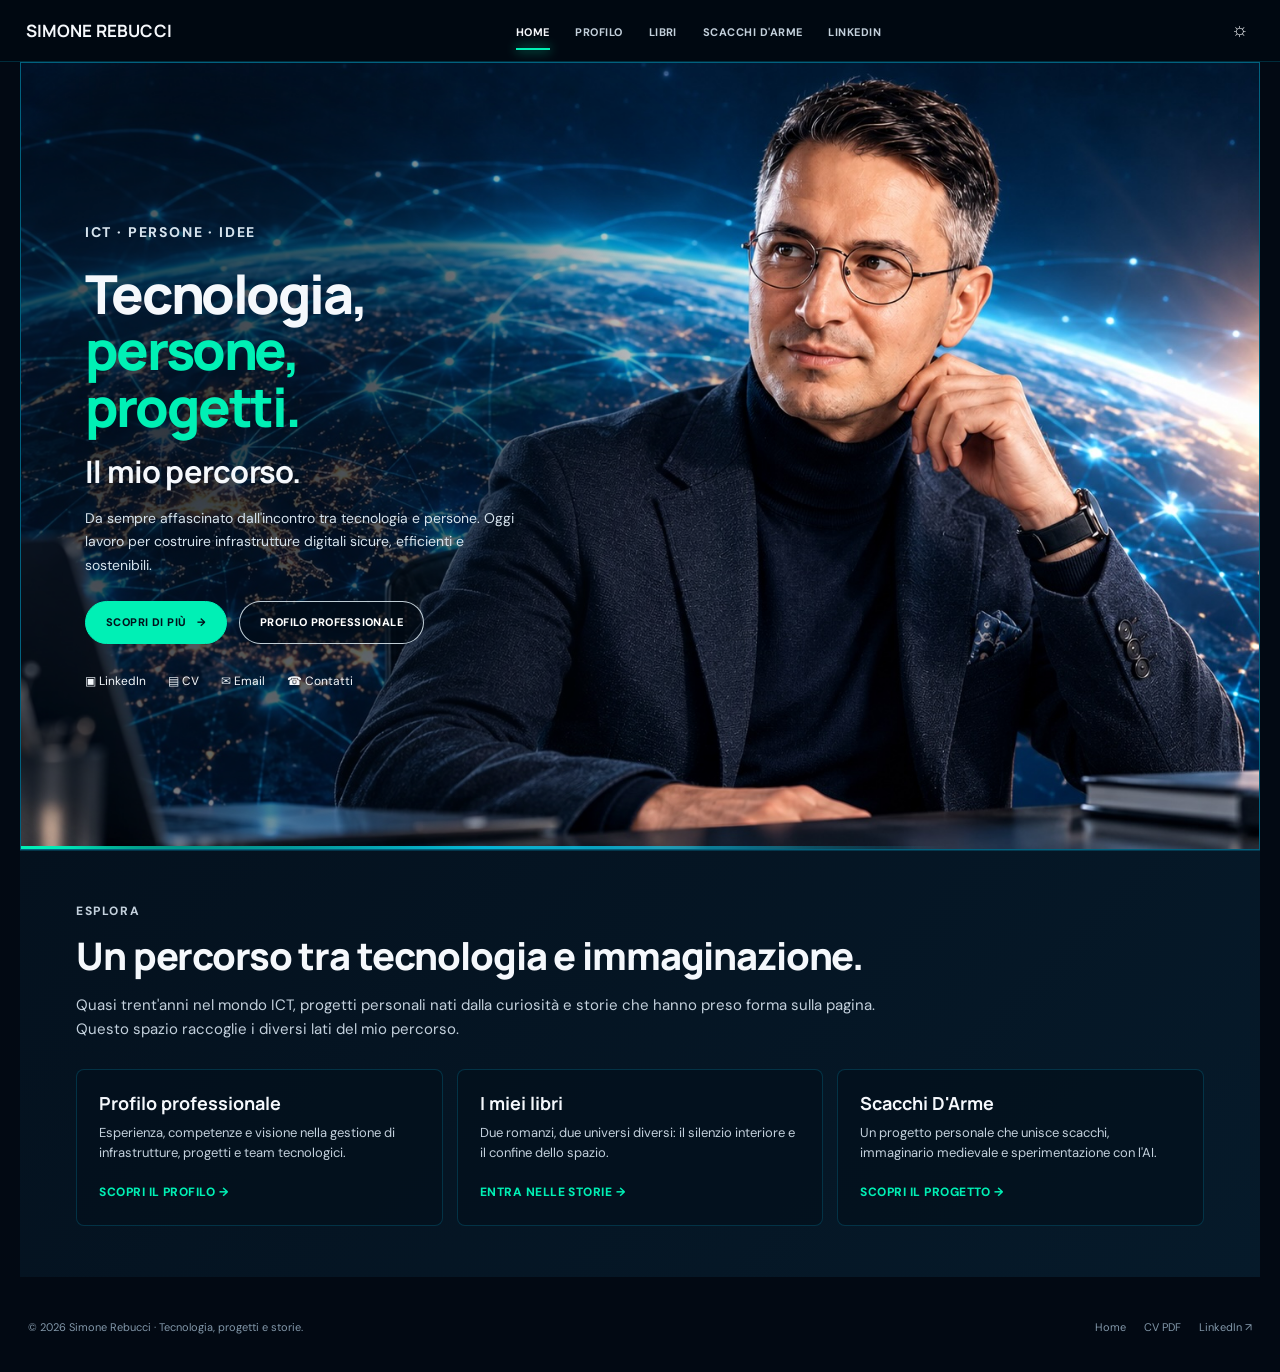
==== commit cadad0b5: "Profilo Unificato" ====
--- a/index.html
+++ b/index.html
@@ -18,7 +18,7 @@
                 aria-label="Apri menu" aria-expanded="false">☰</button>
             <nav class="nav" aria-label="Navigazione principale"><a href="index.html" class="active">HOME</a><a
                     href="profilo-professionale.html" class="">PROFILO</a><a href="libri.html" class="">LIBRI</a><a
-                    href="scacchi-darme.html" class="">SCACCHI D'ARME</a><a href="cv.html" class="">CV</a><a
+                    href="scacchi-darme.html" class="">SCACCHI D'ARME</a><a
                     href="https://www.linkedin.com/in/simonerebucci/" class="" target="_blank"
                     rel="noopener noreferrer">LINKEDIN</a></nav><button class="theme-toggle"
                 aria-label="Cambia tema chiaro/scuro">☼</button>
@@ -38,8 +38,8 @@
                             <span>→</span></a><a class="btn secondary" href="profilo-professionale.html">Profilo
                             professionale</a></div>
                     <div class="social-row"><a href="https://www.linkedin.com/in/simonerebucci/" target="_blank"
-                            rel="noopener noreferrer">▣ LinkedIn</a><a href="cv.html">▤ CV</a><a href="mailto:">✉
-                            Email</a><a href="cv.html#contatti">☎ Contatti</a></div>
+                            rel="noopener noreferrer">▣ LinkedIn</a><a href="profilo-professionale.html#cv">▤ CV</a><a href="mailto:">✉
+                            Email</a><a href="profilo-professionale.html#cv">☎ Contatti</a></div>
                 </div>
                 <div class="hero-home-bottom"></div>
             </div>
@@ -71,4 +71,4 @@
     </footer>
 </body>
 
-</html>+</html>
